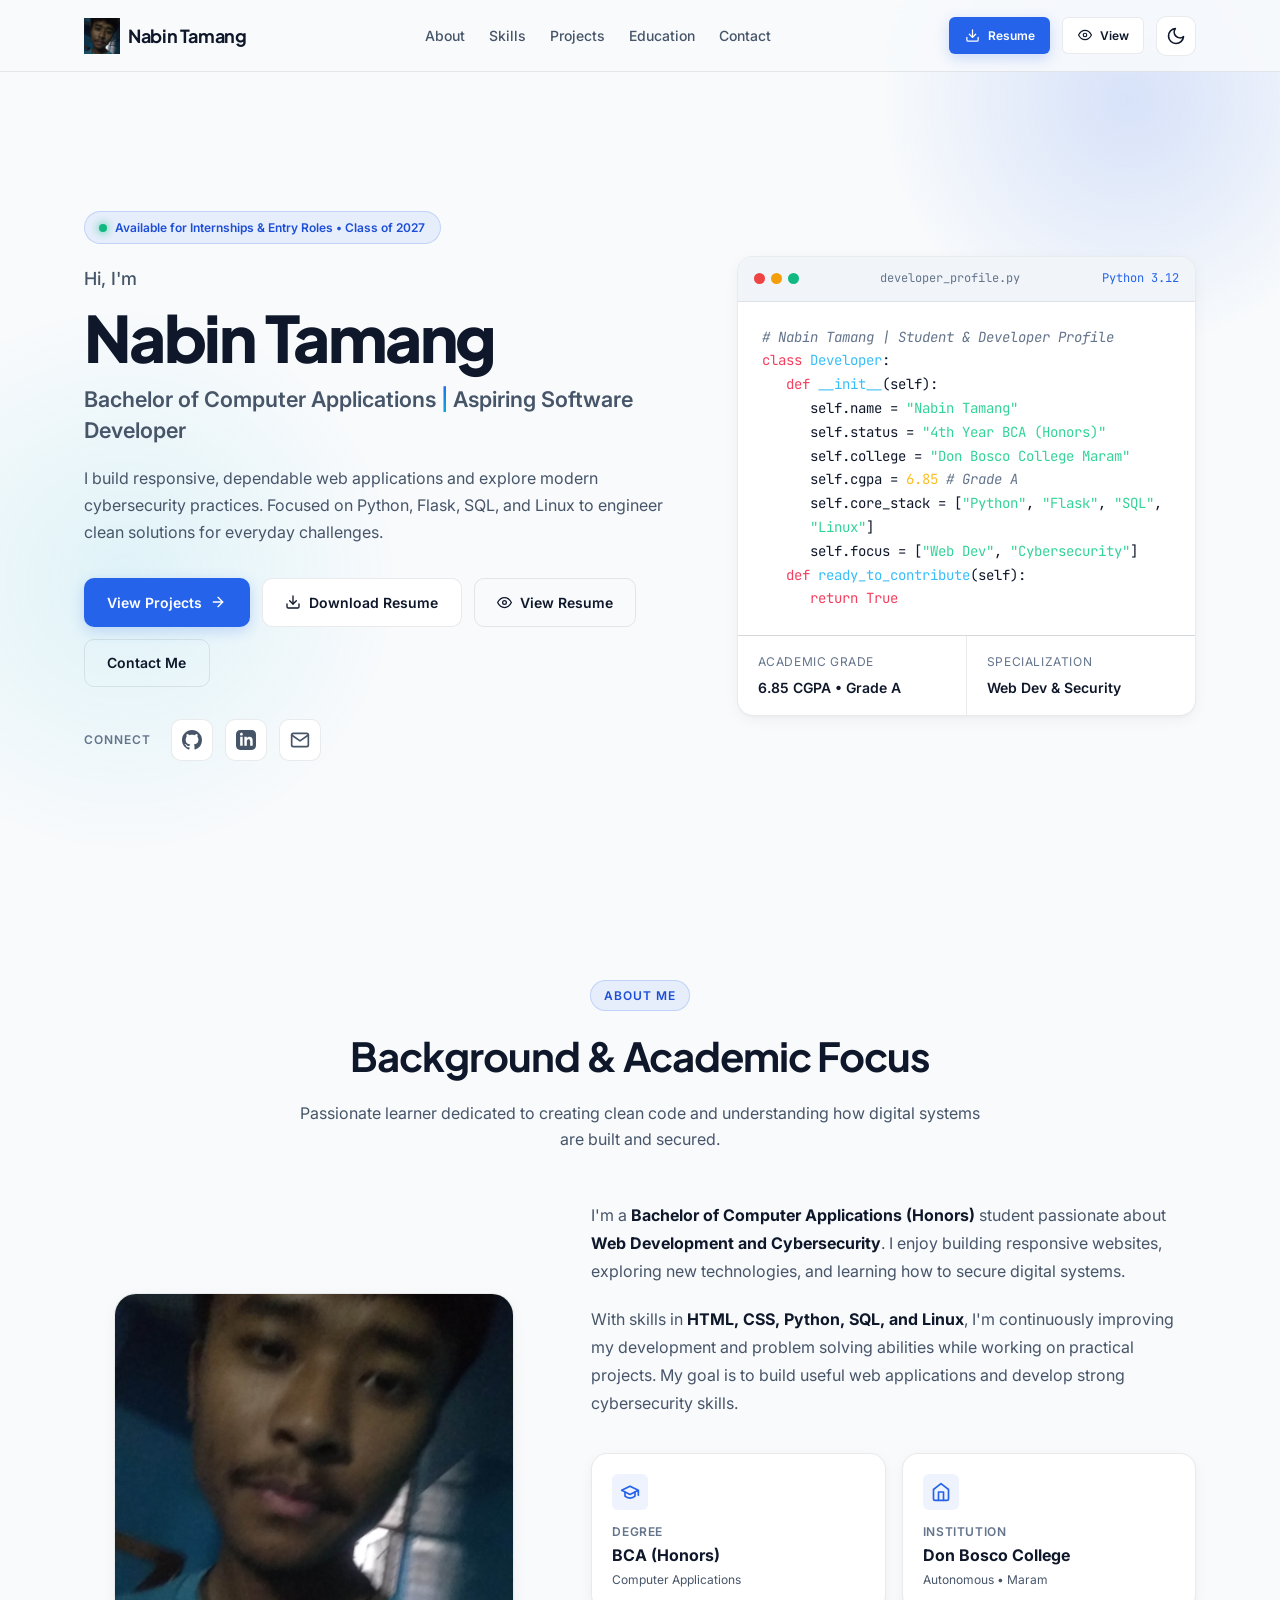
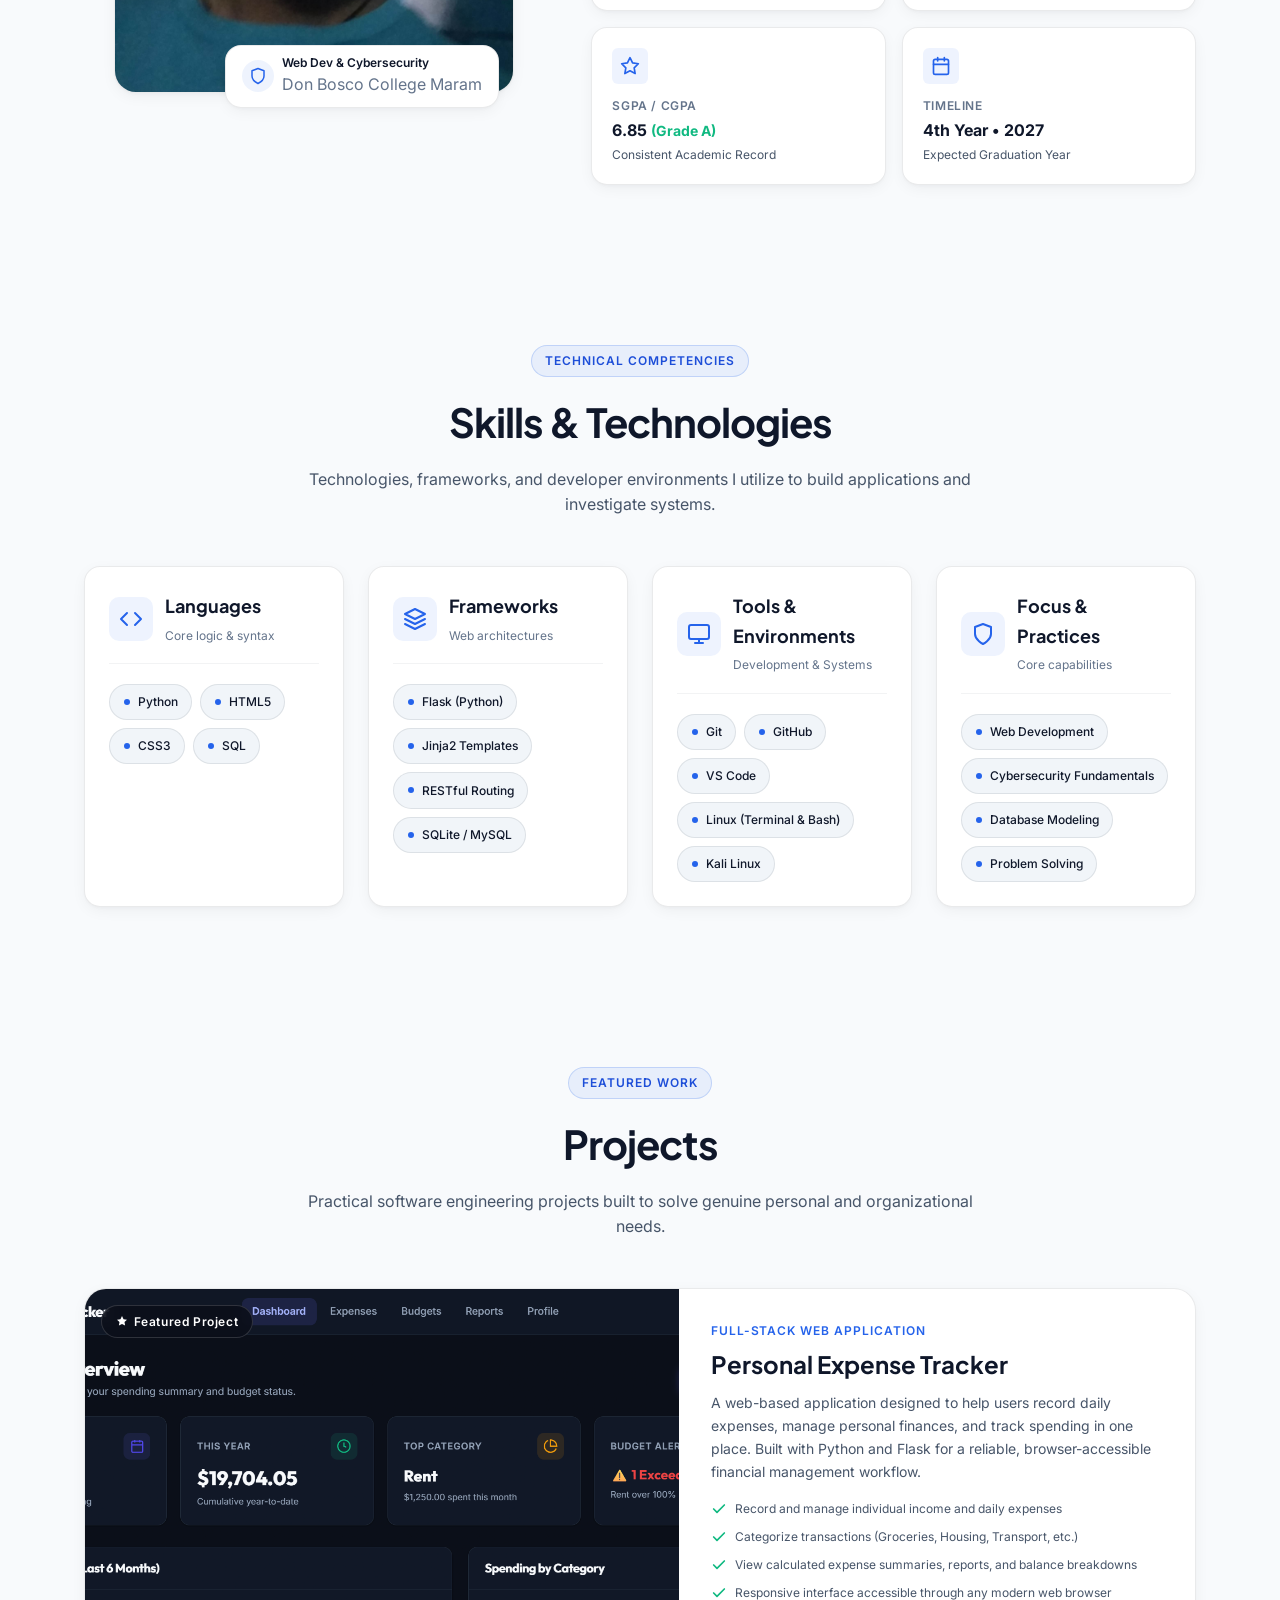
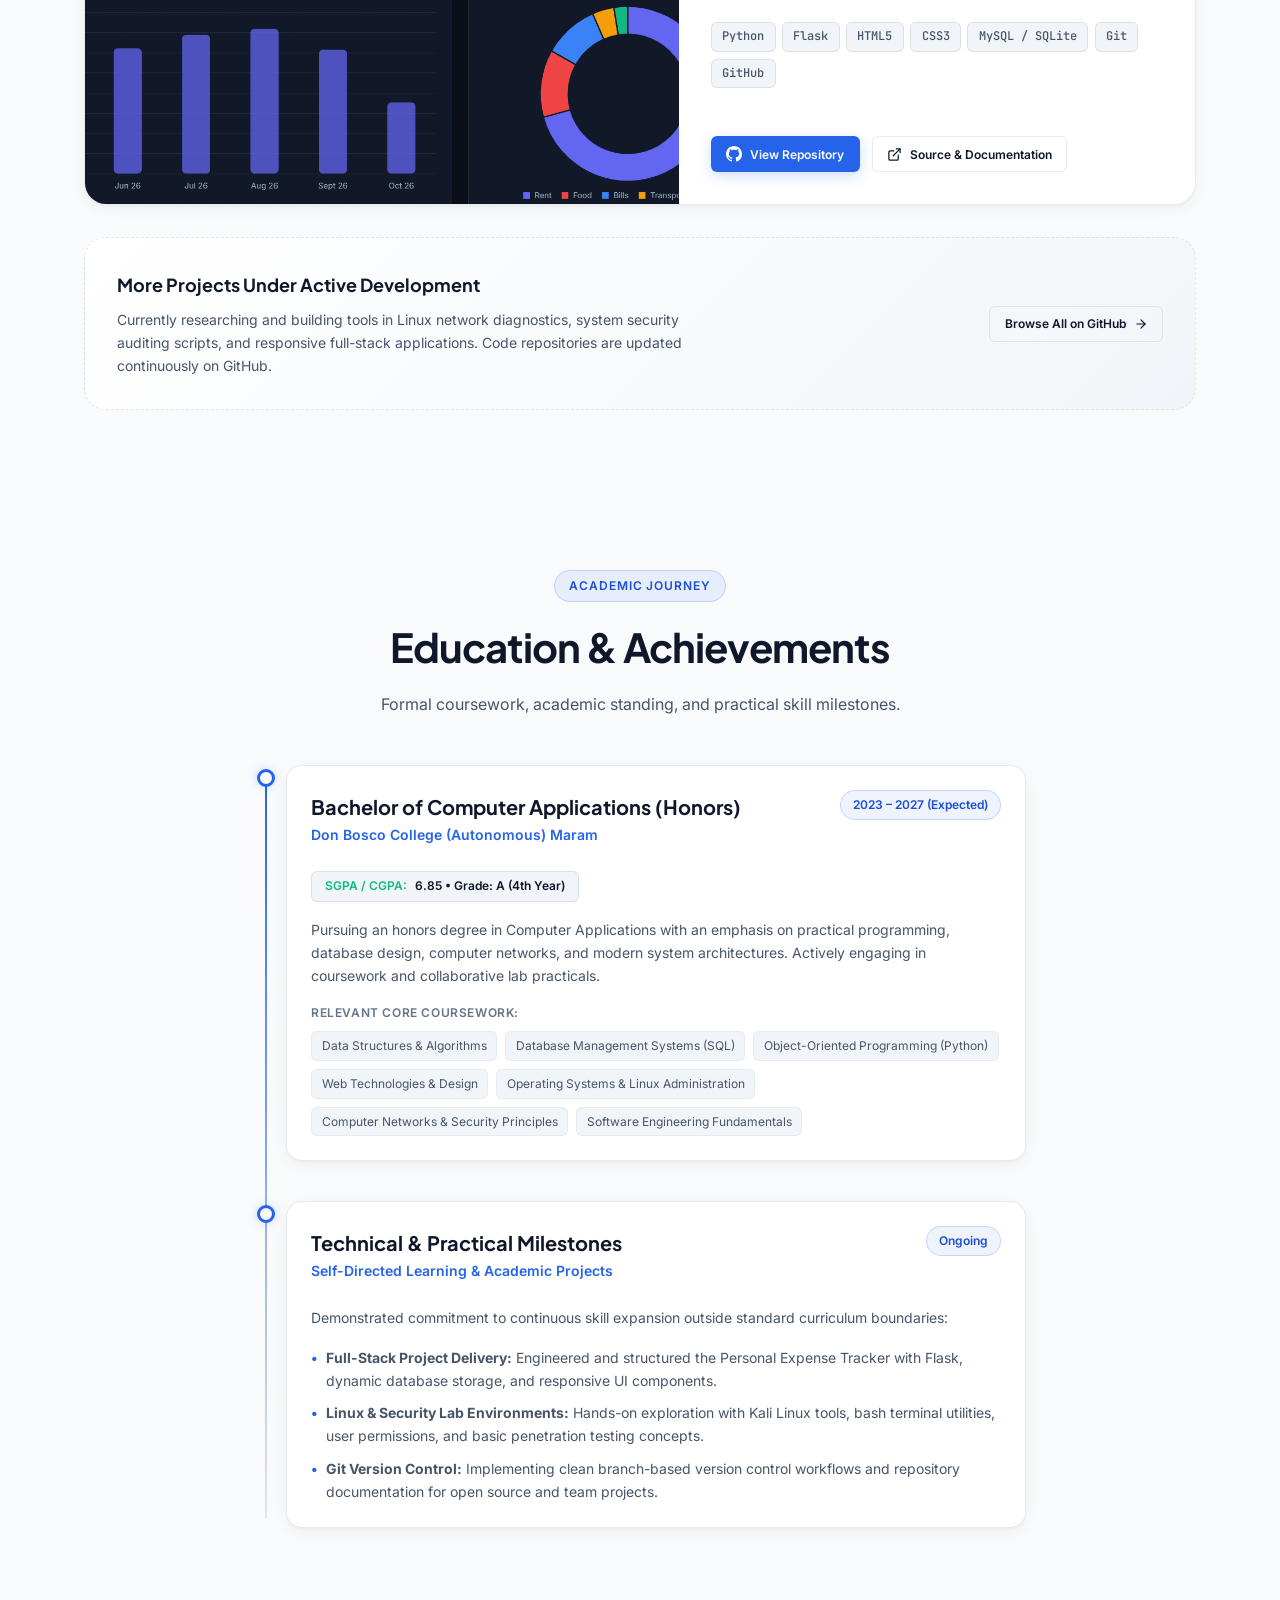
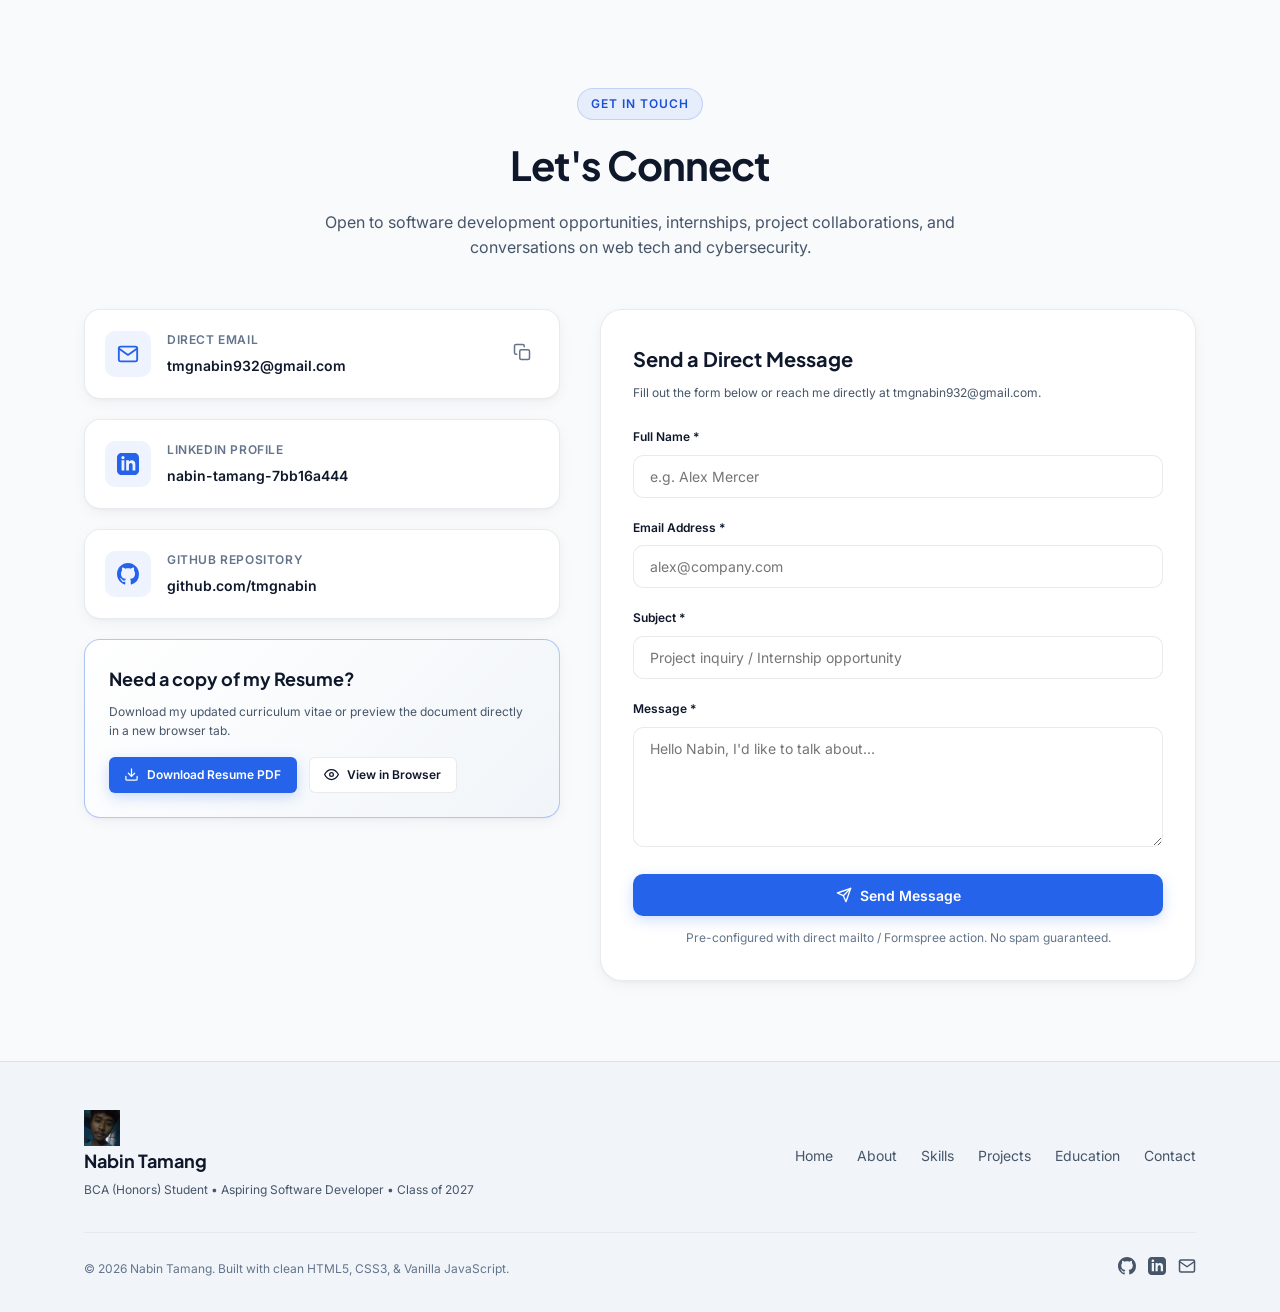
==== index.html @ 4a5d7c18 "Initial commit: portfolio website" ====
<!DOCTYPE html>
<html lang="en" data-theme="dark">

<head>
  <meta charset="UTF-8">
  <meta name="viewport" content="width=device-width, initial-scale=1.0">

  <!-- Primary Meta Tags -->
  <title>Nabin Tamang | BCA Student & Aspiring Software Developer</title>
  <meta name="title" content="Nabin Tamang | BCA Student & Aspiring Software Developer">
  <meta name="description"
    content="Portfolio of Nabin Tamang, a Bachelor of Computer Applications (Honors) 4th-year student at Don Bosco College Maram, specializing in Web Development, Python, Flask, SQL, and Cybersecurity.">
  <meta name="keywords"
    content="Nabin Tamang, Software Developer, BCA Student, Python, Flask, Web Development, Cybersecurity, Don Bosco College Maram, Portfolio">
  <meta name="author" content="Nabin Tamang">
  <meta name="theme-color" content="#0b0f19">

  <!-- Open Graph / Facebook -->
  <meta property="og:type" content="website">
  <meta property="og:url" content="https://tmgnabin.github.io/">
  <meta property="og:title" content="Nabin Tamang | BCA Student & Aspiring Software Developer">
  <meta property="og:description"
    content="Explore projects, skills, education, and resume of Nabin Tamang. Passionate about Web Development, Python, and Cybersecurity.">
  <meta property="og:image" content="assets/images/profile.jpg">

  <!-- Twitter Card -->
  <meta name="twitter:card" content="summary_large_image">
  <meta name="twitter:title" content="Nabin Tamang | BCA Student & Aspiring Software Developer">
  <meta name="twitter:description"
    content="Explore projects, skills, education, and resume of Nabin Tamang. Passionate about Web Development, Python, and Cybersecurity.">
  <meta name="twitter:image" content="assets/images/profile.jpg">

  <!-- Favicon -->
  <link rel="icon" type="image/svg+xml" href="assets/images/expense-tracker.svg">

  <!-- Google Fonts: Inter & Plus Jakarta Sans -->
  <link rel="preconnect" href="https://fonts.googleapis.com">
  <link rel="preconnect" href="https://fonts.gstatic.com" crossorigin>
  <link
    href="https://fonts.googleapis.com/css2?family=Inter:wght@400;500;600;700&family=Plus+Jakarta+Sans:wght@600;700;800&family=JetBrains+Mono:wght@400;500&display=swap"
    rel="stylesheet">

  <!-- Main Stylesheet -->
  <link rel="stylesheet" href="css/style.css">

  <!-- Prevent Theme Flash (FOUC) Script -->
  <script>
    (function () {
      const savedTheme = localStorage.getItem('portfolio-theme');
      if (savedTheme) {
        document.documentElement.setAttribute('data-theme', savedTheme);
      } else {
        const prefersDark = window.matchMedia('(prefers-color-scheme: dark)').matches;
        document.documentElement.setAttribute('data-theme', prefersDark ? 'dark' : 'light');
      }
    })();
  </script>
</head>

<body>

  <!-- =================================================================
       1. STICKY NAVBAR
       ================================================================= -->
  <header class="navbar" id="navbar">
    <div class="container nav-container">
      <a href="#hero" class="nav-logo" aria-label="Nabin Tamang Home">
        <img src="assets/images/expense-tracker.svg" alt="" class="nav-logo-img" width="36" height="36">
        <span>Nabin Tamang</span>
      </a>

      <!-- Desktop & Mobile Navigation Links -->
      <nav aria-label="Main Navigation">
        <ul class="nav-links" id="nav-links">
          <li><a href="#about" class="nav-link">About</a></li>
          <li><a href="#skills" class="nav-link">Skills</a></li>
          <li><a href="#projects" class="nav-link">Projects</a></li>
          <li><a href="#education" class="nav-link">Education</a></li>
          <li><a href="#contact" class="nav-link">Contact</a></li>
          <!-- Mobile Resume Actions -->
          <li class="mobile-only" style="display: none;">
            <a href="assets\resume.pdf" download="Nabin_Tamang_Resume.pdf" class="btn btn-primary btn-sm">
              <svg width="16" height="16" viewBox="0 0 24 24" fill="none" stroke="currentColor" stroke-width="2"
                stroke-linecap="round" stroke-linejoin="round">
                <path d="M21 15v4a2 2 0 0 1-2 2H5a2 2 0 0 1-2-2v-4" />
                <polyline points="7 10 12 15 17 10" />
                <line x1="12" y1="15" x2="12" y2="3" />
              </svg>
              Download Resume
            </a>
          </li>
        </ul>
      </nav>

      <!-- Nav Actions (Resume Buttons + Theme Toggle + Mobile Hamburger) -->
      <div class="nav-actions">
        <!-- Resume Actions (Desktop) -->
        <a href="assets/resume.pdf" download="Nabin_Tamang_Resume.pdf" class="btn btn-primary btn-sm nav-resume-btn"
          id="nav-download-resume-btn" title="Download Nabin's Resume">
          <svg width="15" height="15" viewBox="0 0 24 24" fill="none" stroke="currentColor" stroke-width="2"
            stroke-linecap="round" stroke-linejoin="round">
            <path d="M21 15v4a2 2 0 0 1-2 2H5a2 2 0 0 1-2-2v-4" />
            <polyline points="7 10 12 15 17 10" />
            <line x1="12" y1="15" x2="12" y2="3" />
          </svg>
          <span>Resume</span>
        </a>

        <a href="assets/resume.pdf" target="_blank" rel="noopener noreferrer"
          class="btn btn-secondary btn-sm nav-view-resume-btn" id="nav-view-resume-btn" title="View Resume in New Tab">
          <svg width="14" height="14" viewBox="0 0 24 24" fill="none" stroke="currentColor" stroke-width="2"
            stroke-linecap="round" stroke-linejoin="round">
            <path d="M1 12s4-8 11-8 11 8 11 8-4 8-11 8-11-8-11-8z" />
            <circle cx="12" cy="12" r="3" />
          </svg>
          <span>View</span>
        </a>

        <!-- Light / Dark Mode Toggle -->
        <button type="button" class="theme-toggle" id="theme-toggle" aria-label="Toggle light and dark theme"
          title="Toggle theme">
          <!-- Sun Icon (shown in dark mode) -->
          <svg class="icon-sun" viewBox="0 0 24 24" fill="none" stroke="currentColor" stroke-width="2"
            stroke-linecap="round" stroke-linejoin="round">
            <circle cx="12" cy="12" r="5"></circle>
            <line x1="12" y1="1" x2="12" y2="3"></line>
            <line x1="12" y1="21" x2="12" y2="23"></line>
            <line x1="4.22" y1="4.22" x2="5.64" y2="5.64"></line>
            <line x1="18.36" y1="18.36" x2="19.78" y2="19.78"></line>
            <line x1="1" y1="12" x2="3" y2="12"></line>
            <line x1="21" y1="12" x2="23" y2="12"></line>
            <line x1="4.22" y1="19.78" x2="5.64" y2="18.36"></line>
            <line x1="18.36" y1="5.64" x2="19.78" y2="4.22"></line>
          </svg>
          <!-- Moon Icon (shown in light mode) -->
          <svg class="icon-moon" viewBox="0 0 24 24" fill="none" stroke="currentColor" stroke-width="2"
            stroke-linecap="round" stroke-linejoin="round">
            <path d="M21 12.79A9 9 0 1 1 11.21 3 7 7 0 0 0 21 12.79z"></path>
          </svg>
        </button>

        <!-- Mobile Hamburger Toggle -->
        <button type="button" class="nav-toggle" id="nav-toggle" aria-label="Toggle navigation menu"
          aria-expanded="false" aria-controls="nav-links">
          <svg viewBox="0 0 24 24" fill="none" stroke="currentColor" stroke-width="2" stroke-linecap="round"
            stroke-linejoin="round">
            <line x1="3" y1="12" x2="21" y2="12" id="nav-line-mid"></line>
            <line x1="3" y1="6" x2="21" y2="6" id="nav-line-top"></line>
            <line x1="3" y1="18" x2="21" y2="18" id="nav-line-bot"></line>
          </svg>
        </button>
      </div>
    </div>
  </header>

  <main>
    <!-- =================================================================
         2. HERO SECTION
         ================================================================= -->
    <section class="section hero" id="hero">
      <div class="container hero-grid">
        <div class="hero-content reveal">
          <div class="hero-status-pill">
            <span class="status-dot"></span>
            <span>Available for Internships &amp; Entry Roles &bull; Class of 2027</span>
          </div>

          <p class="hero-greeting">Hi, I'm</p>
          <h1 class="hero-name">Nabin Tamang</h1>

          <h2 class="hero-title">
            Bachelor of Computer Applications <span class="gradient-text">|</span> Aspiring Software Developer
          </h2>

          <p class="hero-tagline">
            I build responsive, dependable web applications and explore modern cybersecurity practices. Focused on
            Python, Flask, SQL, and Linux to engineer clean solutions for everyday challenges.
          </p>

          <!-- Call to Action Buttons -->
          <div class="hero-cta-group">
            <a href="#projects" class="btn btn-primary" id="hero-view-projects-btn">
              <span>View Projects</span>
              <svg width="16" height="16" viewBox="0 0 24 24" fill="none" stroke="currentColor" stroke-width="2"
                stroke-linecap="round" stroke-linejoin="round">
                <path d="M5 12h14" />
                <polyline points="12 5 19 12 12 19" />
              </svg>
            </a>

            <a href="assets/resume.pdf" download="Nabin_Tamang_Resume.pdf" class="btn btn-secondary"
              id="hero-download-resume-btn" title="Download Resume PDF">
              <svg width="16" height="16" viewBox="0 0 24 24" fill="none" stroke="currentColor" stroke-width="2"
                stroke-linecap="round" stroke-linejoin="round">
                <path d="M21 15v4a2 2 0 0 1-2 2H5a2 2 0 0 1-2-2v-4" />
                <polyline points="7 10 12 15 17 10" />
                <line x1="12" y1="15" x2="12" y2="3" />
              </svg>
              <span>Download Resume</span>
            </a>

            <a href="assets/resume.pdf" target="_blank" rel="noopener noreferrer" class="btn btn-outline"
              id="hero-view-resume-btn" title="View Resume in Browser">
              <svg width="15" height="15" viewBox="0 0 24 24" fill="none" stroke="currentColor" stroke-width="2"
                stroke-linecap="round" stroke-linejoin="round">
                <path d="M1 12s4-8 11-8 11 8 11 8-4 8-11 8-11-8-11-8z" />
                <circle cx="12" cy="12" r="3" />
              </svg>
              <span>View Resume</span>
            </a>

            <a href="#contact" class="btn btn-outline" id="hero-contact-btn">
              <span>Contact Me</span>
            </a>
          </div>

          <!-- Social Icon Links -->
          <div class="hero-socials">
            <span class="hero-social-label">Connect</span>

            <a href="https://github.com/tmgnabin" target="_blank" rel="noopener noreferrer" class="social-link"
              id="hero-github-link" aria-label="Nabin Tamang's GitHub Profile">
              <svg viewBox="0 0 24 24" fill="currentColor">
                <path
                  d="M12 0C5.37 0 0 5.37 0 12c0 5.31 3.435 9.795 8.205 11.385.6.105.825-.255.825-.57 0-.285-.015-1.23-.015-2.235-3.015.555-3.795-.735-4.035-1.41-.135-.345-.72-1.41-1.23-1.695-.42-.225-1.02-.78-.015-.795.945-.015 1.62.87 1.845 1.23 1.08 1.815 2.805 1.305 3.495.99.105-.78.42-1.305.765-1.605-2.67-.3-5.46-1.335-5.46-5.925 0-1.305.465-2.385 1.23-3.225-.12-.3-.54-1.53.12-3.18 0 0 1.005-.315 3.3 1.23.96-.27 1.98-.405 3-.405s2.04.135 3 .405c2.295-1.56 3.3-1.23 3.3-1.23.66 1.65.24 2.88.12 3.18.765.84 1.23 1.905 1.23 3.225 0 4.605-2.805 5.625-5.475 5.925.435.375.81 1.095.81 2.22 0 1.605-.015 2.895-.015 3.3 0 .315.225.69.825.57A12.02 12.02 0 0024 12c0-6.63-5.37-12-12-12z" />
              </svg>
            </a>

            <a href="https://www.linkedin.com/in/nabin-tamang-7bb16a444" target="_blank" rel="noopener noreferrer"
              class="social-link" id="hero-linkedin-link" aria-label="Nabin Tamang's LinkedIn Profile">
              <svg viewBox="0 0 24 24" fill="currentColor">
                <path
                  d="M19 0h-14c-2.761 0-5 2.239-5 5v14c0 2.761 2.239 5 5 5h14c2.762 0 5-2.239 5-5v-14c0-2.761-2.238-5-5-5zm-11 19h-3v-11h3v11zm-1.5-12.268c-.966 0-1.75-.79-1.75-1.764s.784-1.764 1.75-1.764 1.75.79 1.75 1.764-.783 1.764-1.75 1.764zm13.5 12.268h-3v-5.604c0-3.368-4-3.113-4 0v5.604h-3v-11h3v1.765c1.396-2.586 7-2.777 7 2.476v6.759z" />
              </svg>
            </a>

            <a href="mailto:tmgnabin932@gmail.com" class="social-link" id="hero-email-link"
              aria-label="Email Nabin Tamang" title="tmgnabin932@gmail.com">
              <svg viewBox="0 0 24 24" fill="none" stroke="currentColor" stroke-width="2" stroke-linecap="round"
                stroke-linejoin="round">
                <path d="M4 4h16c1.1 0 2 .9 2 2v12c0 1.1-.9 2-2 2H4c-1.1 0-2-.9-2-2V6c0-1.1.9-2 2-2z"></path>
                <polyline points="22,6 12,13 2,6"></polyline>
              </svg>
            </a>
          </div>
        </div>

        <!-- Hero Showcase Card (Dev Profile Widget) -->
        <div class="hero-visual reveal">
          <div class="hero-visual-card">
            <div class="window-header">
              <div class="window-dots">
                <span class="window-dot dot-red"></span>
                <span class="window-dot dot-yellow"></span>
                <span class="window-dot dot-green"></span>
              </div>
              <span class="window-title">developer_profile.py</span>
              <span style="font-size: var(--text-xs); color: var(--accent); font-family: var(--font-mono);">Python
                3.12</span>
            </div>
            <div class="window-content">
              <p><span class="code-comment"># Nabin Tamang | Student &amp; Developer Profile</span></p>
              <p><span class="code-keyword">class</span> <span class="code-prop">Developer</span>:</p>
              <p style="padding-left: 1.5rem;"><span class="code-keyword">def</span> <span
                  class="code-prop">__init__</span>(self):</p>
              <p style="padding-left: 3rem;">self.name = <span class="code-str">"Nabin Tamang"</span></p>
              <p style="padding-left: 3rem;">self.status = <span class="code-str">"4th Year BCA (Honors)"</span></p>
              <p style="padding-left: 3rem;">self.college = <span class="code-str">"Don Bosco College Maram"</span></p>
              <p style="padding-left: 3rem;">self.cgpa = <span class="code-num">6.85</span> <span class="code-comment">#
                  Grade A</span></p>
              <p style="padding-left: 3rem;">self.core_stack = [<span class="code-str">"Python"</span>, <span
                  class="code-str">"Flask"</span>, <span class="code-str">"SQL"</span>, <span
                  class="code-str">"Linux"</span>]</p>
              <p style="padding-left: 3rem;">self.focus = [<span class="code-str">"Web Dev"</span>, <span
                  class="code-str">"Cybersecurity"</span>]</p>
              <p style="padding-left: 1.5rem;"><span class="code-keyword">def</span> <span
                  class="code-prop">ready_to_contribute</span>(self):</p>
              <p style="padding-left: 3rem;"><span class="code-keyword">return</span> <span
                  class="code-keyword">True</span></p>
            </div>
            <div class="quick-meta-bar">
              <div class="meta-box">
                <div class="meta-box-label">Academic Grade</div>
                <div class="meta-box-value">6.85 CGPA &bull; Grade A</div>
              </div>
              <div class="meta-box">
                <div class="meta-box-label">Specialization</div>
                <div class="meta-box-value">Web Dev &amp; Security</div>
              </div>
            </div>
          </div>
        </div>
      </div>
    </section>

    <!-- =================================================================
         3. ABOUT SECTION
         ================================================================= -->
    <section class="section about-section" id="about">
      <div class="container">
        <div class="section-header reveal">
          <span class="section-tag">About Me</span>
          <h2 class="section-title">Background &amp; Academic Focus</h2>
          <p class="section-desc">Passionate learner dedicated to creating clean code and understanding how digital
            systems are built and secured.</p>
        </div>

        <div class="about-grid">
          <!-- Profile Photo Frame -->
          <div class="about-photo-wrapper reveal">
            <div class="about-photo-frame">
              <img src="assets/images/profile.jpg" alt="Nabin Tamang - Professional Headshot" width="400" height="400"
                loading="lazy">
            </div>
            <div class="about-photo-badge">
              <div class="about-badge-icon">
                <svg width="18" height="18" viewBox="0 0 24 24" fill="none" stroke="currentColor" stroke-width="2"
                  stroke-linecap="round" stroke-linejoin="round">
                  <path d="M12 22s8-4 8-10V5l-8-3-8 3v7c0 6 8 10 8 10z" />
                </svg>
              </div>
              <div>
                <div class="about-badge-text">Web Dev &amp; Cybersecurity</div>
                <div class="about-badge-sub">Don Bosco College Maram</div>
              </div>
            </div>
          </div>

          <!-- Bio & Quick-Stat Cards -->
          <div class="about-content reveal">
            <p class="about-bio-text">
              I'm a <strong>Bachelor of Computer Applications (Honors)</strong> student passionate about <strong>Web
                Development and Cybersecurity</strong>. I enjoy building responsive websites, exploring new
              technologies, and learning how to secure digital systems.
            </p>
            <p class="about-bio-text">
              With skills in <strong>HTML, CSS, Python, SQL, and Linux</strong>, I'm continuously improving my
              development and problem solving abilities while working on practical projects. My goal is to build useful
              web applications and develop strong cybersecurity skills.
            </p>

            <!-- Quick-Stat Cards (4 cards) -->
            <div class="stats-grid">
              <div class="stat-card">
                <div class="stat-icon" aria-hidden="true">
                  <svg viewBox="0 0 24 24" fill="none" stroke="currentColor" stroke-width="2" stroke-linecap="round"
                    stroke-linejoin="round">
                    <path d="M22 10v6M2 10l10-5 10 5-10 5z" />
                    <path d="M6 12v5c3 3 9 3 12 0v-5" />
                  </svg>
                </div>
                <div class="stat-label">Degree</div>
                <div class="stat-value">BCA (Honors)</div>
                <div class="stat-sub">Computer Applications</div>
              </div>

              <div class="stat-card">
                <div class="stat-icon" aria-hidden="true">
                  <svg viewBox="0 0 24 24" fill="none" stroke="currentColor" stroke-width="2" stroke-linecap="round"
                    stroke-linejoin="round">
                    <path d="M3 9l9-7 9 7v11a2 2 0 0 1-2 2H5a2 2 0 0 1-2-2z" />
                    <polyline points="9 22 9 12 15 12 15 22" />
                  </svg>
                </div>
                <div class="stat-label">Institution</div>
                <div class="stat-value">Don Bosco College</div>
                <div class="stat-sub">Autonomous &bull; Maram</div>
              </div>

              <div class="stat-card">
                <div class="stat-icon" aria-hidden="true">
                  <svg viewBox="0 0 24 24" fill="none" stroke="currentColor" stroke-width="2" stroke-linecap="round"
                    stroke-linejoin="round">
                    <polygon
                      points="12 2 15.09 8.26 22 9.27 17 14.14 18.18 21.02 12 17.77 5.82 21.02 7 14.14 2 9.27 8.91 8.26 12 2" />
                  </svg>
                </div>
                <div class="stat-label">SGPA / CGPA</div>
                <div class="stat-value">6.85 <span style="color: var(--success); font-size: var(--text-sm);">(Grade
                    A)</span></div>
                <div class="stat-sub">Consistent Academic Record</div>
              </div>

              <div class="stat-card">
                <div class="stat-icon" aria-hidden="true">
                  <svg viewBox="0 0 24 24" fill="none" stroke="currentColor" stroke-width="2" stroke-linecap="round"
                    stroke-linejoin="round">
                    <rect x="3" y="4" width="18" height="18" rx="2" ry="2" />
                    <line x1="16" y1="2" x2="16" y2="6" />
                    <line x1="8" y1="2" x2="8" y2="6" />
                    <line x1="3" y1="10" x2="21" y2="10" />
                  </svg>
                </div>
                <div class="stat-label">Timeline</div>
                <div class="stat-value">4th Year &bull; 2027</div>
                <div class="stat-sub">Expected Graduation Year</div>
              </div>
            </div>
          </div>
        </div>
      </div>
    </section>

    <!-- =================================================================
         4. SKILLS SECTION
         ================================================================= -->
    <section class="section skills-section" id="skills">
      <div class="container">
        <div class="section-header reveal">
          <span class="section-tag">Technical Competencies</span>
          <h2 class="section-title">Skills &amp; Technologies</h2>
          <p class="section-desc">Technologies, frameworks, and developer environments I utilize to build applications
            and investigate systems.</p>
        </div>

        <div class="skills-grid">
          <!-- Category 1: Programming Languages -->
          <div class="skill-category-card reveal">
            <div class="skill-cat-header">
              <div class="skill-cat-icon">
                <svg viewBox="0 0 24 24" fill="none" stroke="currentColor" stroke-width="2" stroke-linecap="round"
                  stroke-linejoin="round">
                  <polyline points="16 18 22 12 16 6" />
                  <polyline points="8 6 2 12 8 18" />
                </svg>
              </div>
              <div>
                <h3 class="skill-cat-title">Languages</h3>
                <span style="font-size: var(--text-xs); color: var(--text-muted);">Core logic &amp; syntax</span>
              </div>
            </div>
            <div class="skill-chips-wrap">
              <div class="skill-chip"><span class="skill-chip-dot"></span>Python</div>
              <div class="skill-chip"><span class="skill-chip-dot"></span>HTML5</div>
              <div class="skill-chip"><span class="skill-chip-dot"></span>CSS3</div>
              <div class="skill-chip"><span class="skill-chip-dot"></span>SQL</div>
            </div>
          </div>

          <!-- Category 2: Frameworks & Libraries -->
          <div class="skill-category-card reveal">
            <div class="skill-cat-header">
              <div class="skill-cat-icon">
                <svg viewBox="0 0 24 24" fill="none" stroke="currentColor" stroke-width="2" stroke-linecap="round"
                  stroke-linejoin="round">
                  <polygon points="12 2 2 7 12 12 22 7 12 2" />
                  <polyline points="2 17 12 22 22 17" />
                  <polyline points="2 12 12 17 22 12" />
                </svg>
              </div>
              <div>
                <h3 class="skill-cat-title">Frameworks</h3>
                <span style="font-size: var(--text-xs); color: var(--text-muted);">Web architectures</span>
              </div>
            </div>
            <div class="skill-chips-wrap">
              <div class="skill-chip"><span class="skill-chip-dot"></span>Flask (Python)</div>
              <div class="skill-chip"><span class="skill-chip-dot"></span>Jinja2 Templates</div>
              <div class="skill-chip"><span class="skill-chip-dot"></span>RESTful Routing</div>
              <div class="skill-chip"><span class="skill-chip-dot"></span>SQLite / MySQL</div>
            </div>
          </div>

          <!-- Category 3: Tools & OS -->
          <div class="skill-category-card reveal">
            <div class="skill-cat-header">
              <div class="skill-cat-icon">
                <svg viewBox="0 0 24 24" fill="none" stroke="currentColor" stroke-width="2" stroke-linecap="round"
                  stroke-linejoin="round">
                  <rect x="2" y="3" width="20" height="14" rx="2" ry="2" />
                  <line x1="8" y1="21" x2="16" y2="21" />
                  <line x1="12" y1="17" x2="12" y2="21" />
                </svg>
              </div>
              <div>
                <h3 class="skill-cat-title">Tools &amp; Environments</h3>
                <span style="font-size: var(--text-xs); color: var(--text-muted);">Development &amp; Systems</span>
              </div>
            </div>
            <div class="skill-chips-wrap">
              <div class="skill-chip"><span class="skill-chip-dot"></span>Git</div>
              <div class="skill-chip"><span class="skill-chip-dot"></span>GitHub</div>
              <div class="skill-chip"><span class="skill-chip-dot"></span>VS Code</div>
              <div class="skill-chip"><span class="skill-chip-dot"></span>Linux (Terminal &amp; Bash)</div>
              <div class="skill-chip"><span class="skill-chip-dot"></span>Kali Linux</div>
            </div>
          </div>

          <!-- Category 4: Domains & Problem Solving -->
          <div class="skill-category-card reveal">
            <div class="skill-cat-header">
              <div class="skill-cat-icon">
                <svg viewBox="0 0 24 24" fill="none" stroke="currentColor" stroke-width="2" stroke-linecap="round"
                  stroke-linejoin="round">
                  <path d="M12 22s8-4 8-10V5l-8-3-8 3v7c0 6 8 10 8 10z" />
                </svg>
              </div>
              <div>
                <h3 class="skill-cat-title">Focus &amp; Practices</h3>
                <span style="font-size: var(--text-xs); color: var(--text-muted);">Core capabilities</span>
              </div>
            </div>
            <div class="skill-chips-wrap">
              <div class="skill-chip"><span class="skill-chip-dot"></span>Web Development</div>
              <div class="skill-chip"><span class="skill-chip-dot"></span>Cybersecurity Fundamentals</div>
              <div class="skill-chip"><span class="skill-chip-dot"></span>Database Modeling</div>
              <div class="skill-chip"><span class="skill-chip-dot"></span>Problem Solving</div>
            </div>
          </div>
        </div>
      </div>
    </section>

    <!-- =================================================================
         5. PROJECTS SECTION
         ================================================================= -->
    <section class="section projects-section" id="projects">
      <div class="container">
        <div class="section-header reveal">
          <span class="section-tag">Featured Work</span>
          <h2 class="section-title">Projects</h2>
          <p class="section-desc">Practical software engineering projects built to solve genuine personal and
            organizational needs.</p>
        </div>

        <div class="projects-container">
          <!-- Featured Project 1: Personal Expense Tracker -->
          <article class="project-card reveal" id="project-expense-tracker">
            <div class="project-image-box">
              <span class="project-badge-featured">
                <svg width="12" height="12" viewBox="0 0 24 24" fill="currentColor">
                  <polygon
                    points="12 2 15.09 8.26 22 9.27 17 14.14 18.18 21.02 12 17.77 5.82 21.02 7 14.14 2 9.27 8.91 8.26 12 2" />
                </svg>
                Featured Project
              </span>
              <img src="assets/images/expense-tracker .jpg" alt="Personal Expense Tracker Dashboard Preview" width="600"
                height="340" loading="lazy">
            </div>

            <div class="project-info-box">
              <div class="project-top">
                <div class="project-type-tag">Full-Stack Web Application</div>
                <h3 class="project-title">Personal Expense Tracker</h3>
                <p class="project-summary">
                  A web-based application designed to help users record daily expenses, manage personal finances, and
                  track spending in one place. Built with Python and Flask for a reliable, browser-accessible financial
                  management workflow.
                </p>

                <!-- Project Features -->
                <ul class="project-features-list">
                  <li class="project-feature-item">
                    <svg viewBox="0 0 24 24" fill="none" stroke="currentColor" stroke-width="2.5" stroke-linecap="round"
                      stroke-linejoin="round">
                      <polyline points="20 6 9 17 4 12" />
                    </svg>
                    <span>Record and manage individual income and daily expenses</span>
                  </li>
                  <li class="project-feature-item">
                    <svg viewBox="0 0 24 24" fill="none" stroke="currentColor" stroke-width="2.5" stroke-linecap="round"
                      stroke-linejoin="round">
                      <polyline points="20 6 9 17 4 12" />
                    </svg>
                    <span>Categorize transactions (Groceries, Housing, Transport, etc.)</span>
                  </li>
                  <li class="project-feature-item">
                    <svg viewBox="0 0 24 24" fill="none" stroke="currentColor" stroke-width="2.5" stroke-linecap="round"
                      stroke-linejoin="round">
                      <polyline points="20 6 9 17 4 12" />
                    </svg>
                    <span>View calculated expense summaries, reports, and balance breakdowns</span>
                  </li>
                  <li class="project-feature-item">
                    <svg viewBox="0 0 24 24" fill="none" stroke="currentColor" stroke-width="2.5" stroke-linecap="round"
                      stroke-linejoin="round">
                      <polyline points="20 6 9 17 4 12" />
                    </svg>
                    <span>Responsive interface accessible through any modern web browser</span>
                  </li>
                </ul>

                <!-- Tech Tags -->
                <div class="project-tech-tags">
                  <span class="tech-tag">Python</span>
                  <span class="tech-tag">Flask</span>
                  <span class="tech-tag">HTML5</span>
                  <span class="tech-tag">CSS3</span>
                  <span class="tech-tag">MySQL / SQLite</span>
                  <span class="tech-tag">Git</span>
                  <span class="tech-tag">GitHub</span>
                </div>
              </div>

              <!-- Project Action Buttons -->
              <div class="project-actions">
                <a href="https://github.com/tmgnabin/expense2.0.git" target="_blank" rel="noopener noreferrer"
                  class="btn btn-primary btn-sm" id="btn-project-repo">
                  <svg width="16" height="16" viewBox="0 0 24 24" fill="currentColor">
                    <path
                      d="M12 0C5.37 0 0 5.37 0 12c0 5.31 3.435 9.795 8.205 11.385.6.105.825-.255.825-.57 0-.285-.015-1.23-.015-2.235-3.015.555-3.795-.735-4.035-1.41-.135-.345-.72-1.41-1.23-1.695-.42-.225-1.02-.78-.015-.795.945-.015 1.62.87 1.845 1.23 1.08 1.815 2.805 1.305 3.495.99.105-.78.42-1.305.765-1.605-2.67-.3-5.46-1.335-5.46-5.925 0-1.305.465-2.385 1.23-3.225-.12-.3-.54-1.53.12-3.18 0 0 1.005-.315 3.3 1.23.96-.27 1.98-.405 3-.405s2.04.135 3 .405c2.295-1.56 3.3-1.23 3.3-1.23.66 1.65.24 2.88.12 3.18.765.84 1.23 1.905 1.23 3.225 0 4.605-2.805 5.625-5.475 5.925.435.375.81 1.095.81 2.22 0 1.605-.015 2.895-.015 3.3 0 .315.225.69.825.57A12.02 12.02 0 0024 12c0-6.63-5.37-12-12-12z" />
                  </svg>
                  <span>View Repository</span>
                </a>

                <a href="https://github.com/tmgnabin/expense2.0" target="_blank" rel="noopener noreferrer"
                  class="btn btn-secondary btn-sm" id="btn-project-demo">
                  <svg width="15" height="15" viewBox="0 0 24 24" fill="none" stroke="currentColor" stroke-width="2"
                    stroke-linecap="round" stroke-linejoin="round">
                    <path d="M18 13v6a2 2 0 0 1-2 2H5a2 2 0 0 1-2-2V8a2 2 0 0 1 2-2h6" />
                    <polyline points="15 3 21 3 21 9" />
                    <line x1="10" y1="14" x2="21" y2="3" />
                  </svg>
                  <span>Source &amp; Documentation</span>
                </a>
              </div>
            </div>
          </article>

          <!-- Ongoing & Upcoming Projects Banner -->
          <div class="upcoming-projects-banner reveal">
            <div class="upcoming-info">
              <h4>More Projects Under Active Development</h4>
              <p>Currently researching and building tools in Linux network diagnostics, system security auditing
                scripts, and responsive full-stack applications. Code repositories are updated continuously on GitHub.
              </p>
            </div>
            <div>
              <a href="https://github.com/tmgnabin?tab=repositories" target="_blank" rel="noopener noreferrer"
                class="btn btn-outline btn-sm">
                <span>Browse All on GitHub</span>
                <svg width="14" height="14" viewBox="0 0 24 24" fill="none" stroke="currentColor" stroke-width="2"
                  stroke-linecap="round" stroke-linejoin="round">
                  <path d="M5 12h14" />
                  <polyline points="12 5 19 12 12 19" />
                </svg>
              </a>
            </div>
          </div>
        </div>
      </div>
    </section>

    <!-- =================================================================
         6. EDUCATION & ACHIEVEMENTS SECTION
         ================================================================= -->
    <section class="section education-section" id="education">
      <div class="container education-container">
        <div class="section-header reveal">
          <span class="section-tag">Academic Journey</span>
          <h2 class="section-title">Education &amp; Achievements</h2>
          <p class="section-desc">Formal coursework, academic standing, and practical skill milestones.</p>
        </div>

        <div class="timeline">
          <!-- Timeline Item 1: Degree -->
          <div class="timeline-item reveal">
            <div class="timeline-dot" aria-hidden="true"></div>
            <div class="timeline-card">
              <div class="timeline-header">
                <div>
                  <h3 class="timeline-degree">Bachelor of Computer Applications (Honors)</h3>
                  <div class="timeline-institution">Don Bosco College (Autonomous) Maram</div>
                </div>
                <span class="timeline-period">2023 &ndash; 2027 (Expected)</span>
              </div>

              <div class="timeline-grades-pill">
                <span>SGPA / CGPA:</span> 6.85 &bull; Grade: A (4th Year)
              </div>

              <p class="timeline-details">
                Pursuing an honors degree in Computer Applications with an emphasis on practical programming, database
                design, computer networks, and modern system architectures. Actively engaging in coursework and
                collaborative lab practicals.
              </p>

              <div class="coursework-title">Relevant Core Coursework:</div>
              <div class="coursework-chips">
                <span class="course-chip">Data Structures &amp; Algorithms</span>
                <span class="course-chip">Database Management Systems (SQL)</span>
                <span class="course-chip">Object-Oriented Programming (Python)</span>
                <span class="course-chip">Web Technologies &amp; Design</span>
                <span class="course-chip">Operating Systems &amp; Linux Administration</span>
                <span class="course-chip">Computer Networks &amp; Security Principles</span>
                <span class="course-chip">Software Engineering Fundamentals</span>
              </div>
            </div>
          </div>

          <!-- Timeline Item 2: Achievements & Extracurricular Milestones -->
          <div class="timeline-item reveal">
            <div class="timeline-dot" aria-hidden="true"></div>
            <div class="timeline-card">
              <div class="timeline-header">
                <div>
                  <h3 class="timeline-degree">Technical &amp; Practical Milestones</h3>
                  <div class="timeline-institution">Self-Directed Learning &amp; Academic Projects</div>
                </div>
                <span class="timeline-period">Ongoing</span>
              </div>

              <p class="timeline-details">
                Demonstrated commitment to continuous skill expansion outside standard curriculum boundaries:
              </p>

              <ul
                style="list-style: none; display: flex; flex-direction: column; gap: 0.6rem; margin-top: 0.5rem; font-size: var(--text-sm); color: var(--text-secondary);">
                <li style="display: flex; gap: 0.5rem; align-items: flex-start;">
                  <span style="color: var(--accent); font-weight: bold;">&bull;</span>
                  <span><strong>Full-Stack Project Delivery:</strong> Engineered and structured the Personal Expense
                    Tracker with Flask, dynamic database storage, and responsive UI components.</span>
                </li>
                <li style="display: flex; gap: 0.5rem; align-items: flex-start;">
                  <span style="color: var(--accent); font-weight: bold;">&bull;</span>
                  <span><strong>Linux &amp; Security Lab Environments:</strong> Hands-on exploration with Kali Linux
                    tools, bash terminal utilities, user permissions, and basic penetration testing concepts.</span>
                </li>
                <li style="display: flex; gap: 0.5rem; align-items: flex-start;">
                  <span style="color: var(--accent); font-weight: bold;">&bull;</span>
                  <span><strong>Git Version Control:</strong> Implementing clean branch-based version control workflows
                    and repository documentation for open source and team projects.</span>
                </li>
              </ul>
            </div>
          </div>
        </div>
      </div>
    </section>

    <!-- =================================================================
         7. CONTACT SECTION
         ================================================================= -->
    <section class="section contact-section" id="contact">
      <div class="container">
        <div class="section-header reveal">
          <span class="section-tag">Get in Touch</span>
          <h2 class="section-title">Let's Connect</h2>
          <p class="section-desc">Open to software development opportunities, internships, project collaborations, and
            conversations on web tech and cybersecurity.</p>
        </div>

        <div class="contact-grid">
          <!-- Left: Contact Details & Resume Action Box -->
          <div class="contact-info-panel reveal">
            <!-- Email Item -->
            <div class="contact-card-item">
              <div class="contact-card-icon" aria-hidden="true">
                <svg viewBox="0 0 24 24" fill="none" stroke="currentColor" stroke-width="2" stroke-linecap="round"
                  stroke-linejoin="round">
                  <path d="M4 4h16c1.1 0 2 .9 2 2v12c0 1.1-.9 2-2 2H4c-1.1 0-2-.9-2-2V6c0-1.1.9-2 2-2z"></path>
                  <polyline points="22,6 12,13 2,6"></polyline>
                </svg>
              </div>
              <div class="contact-card-details">
                <div class="contact-card-label">Direct Email</div>
                <a href="mailto:tmgnabin932@gmail.com" class="contact-card-value"
                  id="contact-email-link">tmgnabin932@gmail.com</a>
              </div>
              <button type="button" class="copy-btn" id="copy-email-btn" title="Copy email address to clipboard"
                aria-label="Copy email address">
                <svg width="18" height="18" viewBox="0 0 24 24" fill="none" stroke="currentColor" stroke-width="2"
                  stroke-linecap="round" stroke-linejoin="round">
                  <rect x="9" y="9" width="13" height="13" rx="2" ry="2"></rect>
                  <path d="M5 15H4a2 2 0 0 1-2-2V4a2 2 0 0 1 2-2h9a2 2 0 0 1 2 2v1"></path>
                </svg>
              </button>
            </div>

            <!-- LinkedIn Item -->
            <div class="contact-card-item">
              <div class="contact-card-icon" aria-hidden="true">
                <svg viewBox="0 0 24 24" fill="currentColor">
                  <path
                    d="M19 0h-14c-2.761 0-5 2.239-5 5v14c0 2.761 2.239 5 5 5h14c2.762 0 5-2.239 5-5v-14c0-2.761-2.238-5-5-5zm-11 19h-3v-11h3v11zm-1.5-12.268c-.966 0-1.75-.79-1.75-1.764s.784-1.764 1.75-1.764 1.75.79 1.75 1.764-.783 1.764-1.75 1.764zm13.5 12.268h-3v-5.604c0-3.368-4-3.113-4 0v5.604h-3v-11h3v1.765c1.396-2.586 7-2.777 7 2.476v6.759z" />
                </svg>
              </div>
              <div class="contact-card-details">
                <div class="contact-card-label">LinkedIn Profile</div>
                <a href="https://www.linkedin.com/in/nabin-tamang-7bb16a444" target="_blank" rel="noopener noreferrer"
                  class="contact-card-value">nabin-tamang-7bb16a444</a>
              </div>
            </div>

            <!-- GitHub Item -->
            <div class="contact-card-item">
              <div class="contact-card-icon" aria-hidden="true">
                <svg viewBox="0 0 24 24" fill="currentColor">
                  <path
                    d="M12 0C5.37 0 0 5.37 0 12c0 5.31 3.435 9.795 8.205 11.385.6.105.825-.255.825-.57 0-.285-.015-1.23-.015-2.235-3.015.555-3.795-.735-4.035-1.41-.135-.345-.72-1.41-1.23-1.695-.42-.225-1.02-.78-.015-.795.945-.015 1.62.87 1.845 1.23 1.08 1.815 2.805 1.305 3.495.99.105-.78.42-1.305.765-1.605-2.67-.3-5.46-1.335-5.46-5.925 0-1.305.465-2.385 1.23-3.225-.12-.3-.54-1.53.12-3.18 0 0 1.005-.315 3.3 1.23.96-.27 1.98-.405 3-.405s2.04.135 3 .405c2.295-1.56 3.3-1.23 3.3-1.23.66 1.65.24 2.88.12 3.18.765.84 1.23 1.905 1.23 3.225 0 4.605-2.805 5.625-5.475 5.925.435.375.81 1.095.81 2.22 0 1.605-.015 2.895-.015 3.3 0 .315.225.69.825.57A12.02 12.02 0 0024 12c0-6.63-5.37-12-12-12z" />
                </svg>
              </div>
              <div class="contact-card-details">
                <div class="contact-card-label">GitHub Repository</div>
                <a href="https://github.com/tmgnabin" target="_blank" rel="noopener noreferrer"
                  class="contact-card-value">github.com/tmgnabin</a>
              </div>
            </div>

            <!-- Resume Download Box in Contact Section -->
            <div class="resume-download-card">
              <h4>Need a copy of my Resume?</h4>
              <p>Download my updated curriculum vitae or preview the document directly in a new browser tab.</p>
              <div class="resume-actions-group">
                <a href="assets/resume.pdf" download="Nabin_Tamang_Resume.pdf" class="btn btn-primary btn-sm"
                  id="contact-download-resume-btn">
                  <svg width="15" height="15" viewBox="0 0 24 24" fill="none" stroke="currentColor" stroke-width="2"
                    stroke-linecap="round" stroke-linejoin="round">
                    <path d="M21 15v4a2 2 0 0 1-2 2H5a2 2 0 0 1-2-2v-4" />
                    <polyline points="7 10 12 15 17 10" />
                    <line x1="12" y1="15" x2="12" y2="3" />
                  </svg>
                  <span>Download Resume PDF</span>
                </a>
                <a href="assets/resume.pdf" target="_blank" rel="noopener noreferrer" class="btn btn-secondary btn-sm"
                  id="contact-view-resume-btn">
                  <svg width="15" height="15" viewBox="0 0 24 24" fill="none" stroke="currentColor" stroke-width="2"
                    stroke-linecap="round" stroke-linejoin="round">
                    <path d="M1 12s4-8 11-8 11 8 11 8-4 8-11 8-11-8-11-8z" />
                    <circle cx="12" cy="12" r="3" />
                  </svg>
                  <span>View in Browser</span>
                </a>
              </div>
            </div>
          </div>

          <!-- Right: Contact Message Form UI -->
          <div class="contact-form-card reveal">
            <h3 class="contact-form-title">Send a Direct Message</h3>
            <p class="contact-form-subtitle">Fill out the form below or reach me directly at tmgnabin932@gmail.com.</p>

            <form id="contact-form" novalidate>
              <div class="form-group">
                <label for="form-name" class="form-label">Full Name *</label>
                <input type="text" id="form-name" name="name" class="form-input" placeholder="e.g. Alex Mercer"
                  required>
              </div>

              <div class="form-group">
                <label for="form-email" class="form-label">Email Address *</label>
                <input type="email" id="form-email" name="email" class="form-input" placeholder="alex@company.com"
                  required>
              </div>

              <div class="form-group">
                <label for="form-subject" class="form-label">Subject *</label>
                <input type="text" id="form-subject" name="subject" class="form-input"
                  placeholder="Project inquiry / Internship opportunity" required>
              </div>

              <div class="form-group">
                <label for="form-message" class="form-label">Message *</label>
                <textarea id="form-message" name="message" class="form-textarea"
                  placeholder="Hello Nabin, I'd like to talk about..." required></textarea>
              </div>

              <button type="submit" class="btn btn-primary" id="btn-submit-form" style="width: 100%;">
                <svg width="16" height="16" viewBox="0 0 24 24" fill="none" stroke="currentColor" stroke-width="2"
                  stroke-linecap="round" stroke-linejoin="round">
                  <line x1="22" y1="2" x2="11" y2="13" />
                  <polygon points="22 2 15 22 11 13 2 9 22 2" />
                </svg>
                <span>Send Message</span>
              </button>

              <p class="form-footnote">
                Pre-configured with direct mailto / Formspree action. No spam guaranteed.
              </p>
            </form>
          </div>
        </div>
      </div>
    </section>
  </main>

  <!-- =================================================================
       8. FOOTER
       ================================================================= -->
  <footer class="footer" id="footer">
    <div class="container">
      <div class="footer-top">
        <div>
          <div class="footer-logo">
            <img src="assets/images/expense-tracker.svg" alt="" class="footer-logo-img" width="36" height="36">
            <span>Nabin Tamang</span>
          </div>
          <div class="footer-tagline">BCA (Honors) Student &bull; Aspiring Software Developer &bull; Class of 2027</div>
        </div>

        <ul class="footer-nav">
          <li><a href="#hero">Home</a></li>
          <li><a href="#about">About</a></li>
          <li><a href="#skills">Skills</a></li>
          <li><a href="#projects">Projects</a></li>
          <li><a href="#education">Education</a></li>
          <li><a href="#contact">Contact</a></li>
        </ul>
      </div>

      <div class="footer-bottom">
        <div>
          &copy; <span id="current-year">2026</span> Nabin Tamang. Built with clean HTML5, CSS3, &amp; Vanilla
          JavaScript.
        </div>

        <div class="footer-socials">
          <a href="https://github.com/tmgnabin" target="_blank" rel="noopener noreferrer" class="footer-social-icon"
            aria-label="GitHub">
            <svg width="18" height="18" viewBox="0 0 24 24" fill="currentColor">
              <path
                d="M12 0C5.37 0 0 5.37 0 12c0 5.31 3.435 9.795 8.205 11.385.6.105.825-.255.825-.57 0-.285-.015-1.23-.015-2.235-3.015.555-3.795-.735-4.035-1.41-.135-.345-.72-1.41-1.23-1.695-.42-.225-1.02-.78-.015-.795.945-.015 1.62.87 1.845 1.23 1.08 1.815 2.805 1.305 3.495.99.105-.78.42-1.305.765-1.605-2.67-.3-5.46-1.335-5.46-5.925 0-1.305.465-2.385 1.23-3.225-.12-.3-.54-1.53.12-3.18 0 0 1.005-.315 3.3 1.23.96-.27 1.98-.405 3-.405s2.04.135 3 .405c2.295-1.56 3.3-1.23 3.3-1.23.66 1.65.24 2.88.12 3.18.765.84 1.23 1.905 1.23 3.225 0 4.605-2.805 5.625-5.475 5.925.435.375.81 1.095.81 2.22 0 1.605-.015 2.895-.015 3.3 0 .315.225.69.825.57A12.02 12.02 0 0024 12c0-6.63-5.37-12-12-12z" />
            </svg>
          </a>
          <a href="https://www.linkedin.com/in/nabin-tamang-7bb16a444" target="_blank" rel="noopener noreferrer"
            class="footer-social-icon" aria-label="LinkedIn">
            <svg width="18" height="18" viewBox="0 0 24 24" fill="currentColor">
              <path
                d="M19 0h-14c-2.761 0-5 2.239-5 5v14c0 2.761 2.239 5 5 5h14c2.762 0 5-2.239 5-5v-14c0-2.761-2.238-5-5-5zm-11 19h-3v-11h3v11zm-1.5-12.268c-.966 0-1.75-.79-1.75-1.764s.784-1.764 1.75-1.764 1.75.79 1.75 1.764-.783 1.764-1.75 1.764zm13.5 12.268h-3v-5.604c0-3.368-4-3.113-4 0v5.604h-3v-11h3v1.765c1.396-2.586 7-2.777 7 2.476v6.759z" />
            </svg>
          </a>
          <a href="mailto:tmgnabin932@gmail.com" class="footer-social-icon" aria-label="Email">
            <svg width="18" height="18" viewBox="0 0 24 24" fill="none" stroke="currentColor" stroke-width="2"
              stroke-linecap="round" stroke-linejoin="round">
              <path d="M4 4h16c1.1 0 2 .9 2 2v12c0 1.1-.9 2-2 2H4c-1.1 0-2-.9-2-2V6c0-1.1.9-2 2-2z"></path>
              <polyline points="22,6 12,13 2,6"></polyline>
            </svg>
          </a>
        </div>
      </div>
    </div>
  </footer>

  <!-- Back to Top Button -->
  <button type="button" class="back-to-top" id="back-to-top" aria-label="Scroll back to top" title="Back to top">
    <svg width="20" height="20" viewBox="0 0 24 24" fill="none" stroke="currentColor" stroke-width="2.5"
      stroke-linecap="round" stroke-linejoin="round">
      <polyline points="18 15 12 9 6 15"></polyline>
    </svg>
  </button>

  <!-- Interactive Toast Notification Container -->
  <div class="toast" id="toast" role="status" aria-live="polite">
    <svg width="16" height="16" viewBox="0 0 24 24" fill="none" stroke="var(--success)" stroke-width="2.5"
      stroke-linecap="round" stroke-linejoin="round">
      <polyline points="20 6 9 17 4 12" />
    </svg>
    <span id="toast-message">Message copied!</span>
  </div>

  <!-- Main JavaScript File -->
  <script src="js/script.js"></script>
</body>

</html>
---- css/style.css ----
/* ===================================================================
   PORTFOLIO DESIGN SYSTEM & STYLESHEET
   Client: Nabin Tamang | BCA Student & Aspiring Software Developer
   Stack: Vanilla HTML5, CSS3, JavaScript
   Theme: Light & Dark Mode with Persistent Preference
   =================================================================== */

/* -------------------------------------------------------------------
   1. CSS RESET & VARIABLES
   ------------------------------------------------------------------- */
:root {
  /* Font Families */
  --font-sans: 'Inter', -apple-system, BlinkMacSystemFont, 'Segoe UI', Roboto, Helvetica, Arial, sans-serif;
  --font-heading: 'Plus Jakarta Sans', var(--font-sans);
  --font-mono: 'JetBrains Mono', 'Fira Code', Consolas, Monaco, monospace;

  /* Typography Scale */
  --text-xs: 0.75rem;
  --text-sm: 0.875rem;
  --text-base: 1rem;
  --text-lg: 1.125rem;
  --text-xl: 1.25rem;
  --text-2xl: 1.5rem;
  --text-3xl: 1.875rem;
  --text-4xl: 2.25rem;
  --text-5xl: 3rem;
  --text-6xl: 3.75rem;

  /* Spacing Scale */
  --space-1: 0.25rem;
  --space-2: 0.5rem;
  --space-3: 0.75rem;
  --space-4: 1rem;
  --space-5: 1.25rem;
  --space-6: 1.5rem;
  --space-8: 2rem;
  --space-10: 2.5rem;
  --space-12: 3rem;
  --space-16: 4rem;
  --space-20: 5rem;
  --space-24: 6rem;

  /* Layout */
  --container-max-w: 1160px;
  --navbar-height: 72px;
  --radius-sm: 6px;
  --radius-md: 10px;
  --radius-lg: 16px;
  --radius-xl: 22px;
  --radius-full: 9999px;

  /* Transitions */
  --transition-fast: 0.18s cubic-bezier(0.4, 0, 0.2, 1);
  --transition-normal: 0.28s cubic-bezier(0.4, 0, 0.2, 1);
  --transition-slow: 0.45s cubic-bezier(0.4, 0, 0.2, 1);

  /* Shared Accent Palette (Tech Blue / Indigo) */
  --accent: #2563eb;
  --accent-hover: #1d4ed8;
  --accent-light: #60a5fa;
  --accent-glow: rgba(37, 99, 235, 0.22);
  --accent-gradient: linear-gradient(135deg, #2563eb 0%, #06b6d4 100%);
  --success: #10b981;
}

/* Dark Mode Theme (Default) */
[data-theme="dark"] {
  --bg-primary: #0b0f19;
  --bg-secondary: #111726;
  --bg-tertiary: #162035;
  --bg-card: #131b2e;
  --bg-card-hover: #18223a;
  --bg-glass: rgba(11, 15, 25, 0.85);
  
  --border-color: rgba(255, 255, 255, 0.08);
  --border-subtle: rgba(255, 255, 255, 0.04);
  --border-accent: rgba(37, 99, 235, 0.4);

  --text-primary: #f8fafc;
  --text-secondary: #94a3b8;
  --text-muted: #64748b;
  --text-invert: #0b0f19;

  --card-shadow: 0 4px 20px -2px rgba(0, 0, 0, 0.45), 0 2px 6px -1px rgba(0, 0, 0, 0.3);
  --card-shadow-hover: 0 16px 36px -4px rgba(0, 0, 0, 0.6), 0 0 20px -2px rgba(37, 99, 235, 0.25);
  --badge-bg: rgba(37, 99, 235, 0.12);
  --badge-text: #93c5fd;
  --badge-border: rgba(147, 197, 253, 0.2);
  --input-bg: #0f172a;
}

/* Light Mode Theme */
[data-theme="light"] {
  --bg-primary: #f8fafc;
  --bg-secondary: #f1f5f9;
  --bg-tertiary: #e2e8f0;
  --bg-card: #ffffff;
  --bg-card-hover: #fbfdff;
  --bg-glass: rgba(248, 250, 252, 0.88);

  --border-color: rgba(15, 23, 42, 0.09);
  --border-subtle: rgba(15, 23, 42, 0.05);
  --border-accent: rgba(37, 99, 235, 0.35);

  --text-primary: #0f172a;
  --text-secondary: #475569;
  --text-muted: #64748b;
  --text-invert: #ffffff;

  --card-shadow: 0 4px 16px -2px rgba(15, 23, 42, 0.06), 0 2px 4px -1px rgba(15, 23, 42, 0.04);
  --card-shadow-hover: 0 16px 32px -4px rgba(37, 99, 235, 0.12), 0 4px 12px -2px rgba(15, 23, 42, 0.06);
  --badge-bg: rgba(37, 99, 235, 0.08);
  --badge-text: #1d4ed8;
  --badge-border: rgba(37, 99, 235, 0.2);
  --input-bg: #ffffff;
}

/* Reset */
*, *::before, *::after {
  box-sizing: border-box;
  margin: 0;
  padding: 0;
}

html {
  scroll-behavior: smooth;
  font-size: 16px;
  -webkit-text-size-adjust: 100%;
}

body {
  font-family: var(--font-sans);
  background-color: var(--bg-primary);
  color: var(--text-primary);
  line-height: 1.65;
  transition: background-color var(--transition-normal), color var(--transition-normal);
  overflow-x: hidden;
  position: relative;
}

/* Subtle background glowing ambient orbs */
body::before {
  content: '';
  position: fixed;
  top: -150px;
  right: -100px;
  width: 500px;
  height: 500px;
  background: radial-gradient(circle, var(--accent-glow) 0%, transparent 70%);
  pointer-events: none;
  z-index: 0;
  opacity: 0.7;
}

body::after {
  content: '';
  position: fixed;
  bottom: 5%;
  left: -150px;
  width: 550px;
  height: 550px;
  background: radial-gradient(circle, rgba(6, 182, 212, 0.1) 0%, transparent 70%);
  pointer-events: none;
  z-index: 0;
}

a {
  color: inherit;
  text-decoration: none;
  transition: color var(--transition-fast);
}

img {
  max-width: 100%;
  height: auto;
  display: block;
}

button, input, textarea {
  font-family: inherit;
  font-size: inherit;
  color: inherit;
}

/* Accessibility: Focus rings */
:focus-visible {
  outline: 2px solid var(--accent);
  outline-offset: 3px;
}

/* -------------------------------------------------------------------
   2. REUSABLE UTILITIES & LAYOUT
   ------------------------------------------------------------------- */
.container {
  width: 100%;
  max-width: var(--container-max-w);
  margin-left: auto;
  margin-right: auto;
  padding-left: var(--space-6);
  padding-right: var(--space-6);
  position: relative;
  z-index: 1;
}

.section {
  padding-top: var(--space-20);
  padding-bottom: var(--space-20);
}

.section-header {
  text-align: center;
  max-width: 680px;
  margin: 0 auto var(--space-12) auto;
}

.section-tag {
  display: inline-flex;
  align-items: center;
  gap: var(--space-2);
  padding: 0.3rem 0.85rem;
  font-size: var(--text-xs);
  font-weight: 600;
  text-transform: uppercase;
  letter-spacing: 0.08em;
  background-color: var(--badge-bg);
  color: var(--badge-text);
  border: 1px solid var(--badge-border);
  border-radius: var(--radius-full);
  margin-bottom: var(--space-3);
}

.section-title {
  font-family: var(--font-heading);
  font-size: clamp(1.85rem, 3.5vw, 2.5rem);
  font-weight: 700;
  letter-spacing: -0.025em;
  color: var(--text-primary);
  margin-bottom: var(--space-3);
}

.section-desc {
  font-size: var(--text-base);
  color: var(--text-secondary);
  line-height: 1.6;
}

.gradient-text {
  background: var(--accent-gradient);
  -webkit-background-clip: text;
  -webkit-text-fill-color: transparent;
  display: inline-block;
}

/* Buttons */
.btn {
  display: inline-flex;
  align-items: center;
  justify-content: center;
  gap: var(--space-2);
  padding: 0.72rem 1.4rem;
  font-weight: 600;
  font-size: var(--text-sm);
  border-radius: var(--radius-md);
  border: 1px solid transparent;
  cursor: pointer;
  transition: all var(--transition-normal);
  text-decoration: none;
  white-space: nowrap;
}

.btn-primary {
  background: var(--accent);
  color: #ffffff;
  box-shadow: 0 4px 14px var(--accent-glow);
}

.btn-primary:hover {
  background: var(--accent-hover);
  transform: translateY(-2px);
  box-shadow: 0 8px 20px rgba(37, 99, 235, 0.35);
  color: #ffffff;
}

.btn-secondary {
  background-color: var(--bg-card);
  color: var(--text-primary);
  border-color: var(--border-color);
}

.btn-secondary:hover {
  background-color: var(--bg-card-hover);
  border-color: var(--accent);
  color: var(--accent);
  transform: translateY(-2px);
}

.btn-outline {
  background: transparent;
  color: var(--text-primary);
  border-color: var(--border-color);
}

.btn-outline:hover {
  border-color: var(--accent);
  color: var(--accent);
  background: var(--badge-bg);
  transform: translateY(-2px);
}

.btn-sm {
  padding: 0.45rem 0.9rem;
  font-size: var(--text-xs);
  border-radius: var(--radius-sm);
}

.btn-icon {
  width: 40px;
  height: 40px;
  padding: 0;
  border-radius: var(--radius-md);
}

/* Subtle Scroll Animations */
.reveal {
  opacity: 0;
  transform: translateY(24px);
  transition: opacity 0.65s cubic-bezier(0.16, 1, 0.3, 1), transform 0.65s cubic-bezier(0.16, 1, 0.3, 1);
}

.reveal.active {
  opacity: 1;
  transform: translateY(0);
}

/* -------------------------------------------------------------------
   3. STICKY NAVBAR
   ------------------------------------------------------------------- */
.navbar {
  position: sticky;
  top: 0;
  left: 0;
  right: 0;
  height: var(--navbar-height);
  background-color: var(--bg-glass);
  backdrop-filter: blur(12px);
  -webkit-backdrop-filter: blur(12px);
  border-bottom: 1px solid var(--border-color);
  z-index: 1000;
  transition: background-color var(--transition-normal), border-color var(--transition-normal);
}

.nav-container {
  display: flex;
  align-items: center;
  justify-content: space-between;
  height: 100%;
}

.nav-logo {
  display: flex;
  align-items: center;
  gap: var(--space-2);
  font-family: var(--font-heading);
  font-size: var(--text-lg);
  font-weight: 700;
  letter-spacing: -0.02em;
  color: var(--text-primary);
}

.nav-logo-mark {
  display: inline-flex;
  align-items: center;
  justify-content: center;
  width: 34px;
  height: 34px;
  border-radius: var(--radius-sm);
  background: var(--accent-gradient);
  color: #ffffff;
  font-size: var(--text-sm);
  font-weight: 800;
  box-shadow: 0 4px 10px var(--accent-glow);
}

.nav-links {
  display: flex;
  align-items: center;
  gap: var(--space-6);
  list-style: none;
}

.nav-link {
  font-size: var(--text-sm);
  font-weight: 500;
  color: var(--text-secondary);
  position: relative;
  padding: 0.4rem 0;
}

.nav-link::after {
  content: '';
  position: absolute;
  bottom: 0;
  left: 0;
  width: 0%;
  height: 2px;
  background-color: var(--accent);
  transition: width var(--transition-fast);
  border-radius: var(--radius-full);
}

.nav-link:hover,
.nav-link.active {
  color: var(--text-primary);
}

.nav-link:hover::after,
.nav-link.active::after {
  width: 100%;
}

.nav-actions {
  display: flex;
  align-items: center;
  gap: var(--space-3);
}

/* Theme Toggle Button */
.theme-toggle {
  background: var(--bg-card);
  border: 1px solid var(--border-color);
  color: var(--text-primary);
  width: 40px;
  height: 40px;
  border-radius: var(--radius-md);
  display: inline-flex;
  align-items: center;
  justify-content: center;
  cursor: pointer;
  transition: all var(--transition-fast);
}

.theme-toggle:hover {
  border-color: var(--accent);
  color: var(--accent);
  background-color: var(--badge-bg);
}

.theme-toggle svg {
  width: 20px;
  height: 20px;
}

[data-theme="dark"] .icon-moon {
  display: none;
}
[data-theme="dark"] .icon-sun {
  display: block;
}
[data-theme="light"] .icon-sun {
  display: none;
}
[data-theme="light"] .icon-moon {
  display: block;
}

/* Mobile Nav Toggle Button */
.nav-toggle {
  display: none;
  background: none;
  border: none;
  color: var(--text-primary);
  cursor: pointer;
  padding: var(--space-2);
}

.nav-toggle svg {
  width: 26px;
  height: 26px;
}

/* -------------------------------------------------------------------
   4. HERO SECTION
   ------------------------------------------------------------------- */
.hero {
  padding-top: calc(var(--space-16) + 1rem);
  padding-bottom: var(--space-20);
  min-height: calc(100vh - var(--navbar-height));
  display: flex;
  align-items: center;
}

.hero-grid {
  display: grid;
  grid-template-columns: 1.25fr 0.95fr;
  gap: var(--space-12);
  align-items: center;
}

.hero-status-pill {
  display: inline-flex;
  align-items: center;
  gap: var(--space-2);
  padding: 0.35rem 0.9rem;
  border-radius: var(--radius-full);
  background-color: var(--badge-bg);
  border: 1px solid var(--badge-border);
  color: var(--badge-text);
  font-size: var(--text-xs);
  font-weight: 600;
  margin-bottom: var(--space-5);
}

.status-dot {
  width: 8px;
  height: 8px;
  border-radius: 50%;
  background-color: var(--success);
  box-shadow: 0 0 10px var(--success);
  animation: pulse-dot 2s infinite ease-in-out;
}

@keyframes pulse-dot {
  0%, 100% { opacity: 1; transform: scale(1); }
  50% { opacity: 0.5; transform: scale(1.2); }
}

.hero-greeting {
  font-size: var(--text-lg);
  font-weight: 500;
  color: var(--text-secondary);
  margin-bottom: var(--space-2);
}

.hero-name {
  font-family: var(--font-heading);
  font-size: clamp(2.4rem, 5.5vw, 4rem);
  font-weight: 800;
  letter-spacing: -0.035em;
  line-height: 1.1;
  color: var(--text-primary);
  margin-bottom: var(--space-3);
}

.hero-title {
  font-size: clamp(1.1rem, 2vw, 1.35rem);
  font-weight: 600;
  color: var(--text-secondary);
  margin-bottom: var(--space-5);
  line-height: 1.4;
}

.hero-tagline {
  font-size: var(--text-base);
  color: var(--text-secondary);
  line-height: 1.7;
  max-width: 580px;
  margin-bottom: var(--space-8);
}

.hero-cta-group {
  display: flex;
  flex-wrap: wrap;
  gap: var(--space-3);
  margin-bottom: var(--space-8);
}

.hero-socials {
  display: flex;
  align-items: center;
  gap: var(--space-3);
}

.hero-social-label {
  font-size: var(--text-xs);
  text-transform: uppercase;
  letter-spacing: 0.08em;
  color: var(--text-muted);
  font-weight: 600;
  margin-right: var(--space-2);
}

.social-link {
  display: inline-flex;
  align-items: center;
  justify-content: center;
  width: 42px;
  height: 42px;
  border-radius: var(--radius-md);
  background-color: var(--bg-card);
  border: 1px solid var(--border-color);
  color: var(--text-secondary);
  transition: all var(--transition-fast);
}

.social-link:hover {
  background-color: var(--badge-bg);
  border-color: var(--accent);
  color: var(--accent);
  transform: translateY(-3px);
  box-shadow: 0 6px 16px var(--accent-glow);
}

.social-link svg {
  width: 20px;
  height: 20px;
}

/* Hero Code Card / Showcase Widget */
.hero-visual-card {
  background-color: var(--bg-card);
  border: 1px solid var(--border-color);
  border-radius: var(--radius-lg);
  overflow: hidden;
  box-shadow: var(--card-shadow);
  position: relative;
  transition: transform var(--transition-normal), box-shadow var(--transition-normal);
}

.hero-visual-card:hover {
  transform: translateY(-4px);
  box-shadow: var(--card-shadow-hover);
}

.window-header {
  display: flex;
  align-items: center;
  justify-content: space-between;
  padding: 0.75rem 1rem;
  background-color: var(--bg-secondary);
  border-bottom: 1px solid var(--border-color);
}

.window-dots {
  display: flex;
  align-items: center;
  gap: 6px;
}

.window-dot {
  width: 11px;
  height: 11px;
  border-radius: 50%;
}

.dot-red { background-color: #ef4444; }
.dot-yellow { background-color: #f59e0b; }
.dot-green { background-color: #10b981; }

.window-title {
  font-family: var(--font-mono);
  font-size: var(--text-xs);
  color: var(--text-muted);
}

.window-content {
  padding: var(--space-6);
  font-family: var(--font-mono);
  font-size: var(--text-sm);
  line-height: 1.7;
}

.code-keyword { color: #f43f5e; }
.code-prop { color: #38bdf8; }
.code-str { color: #34d399; }
.code-num { color: #fbbf24; }
.code-comment { color: var(--text-muted); font-style: italic; }

.quick-meta-bar {
  display: grid;
  grid-template-columns: repeat(2, 1fr);
  gap: 1px;
  background-color: var(--border-color);
  border-top: 1px solid var(--border-color);
}

.meta-box {
  padding: var(--space-4) var(--space-5);
  background-color: var(--bg-card);
}

.meta-box-label {
  font-size: var(--text-xs);
  color: var(--text-muted);
  text-transform: uppercase;
  letter-spacing: 0.05em;
  margin-bottom: var(--space-1);
}

.meta-box-value {
  font-weight: 600;
  font-size: var(--text-sm);
  color: var(--text-primary);
}

/* -------------------------------------------------------------------
   5. ABOUT SECTION
   ------------------------------------------------------------------- */
.about-grid {
  display: grid;
  grid-template-columns: 0.95fr 1.25fr;
  gap: var(--space-12);
  align-items: center;
}

.about-photo-wrapper {
  position: relative;
  max-width: 400px;
  margin: 0 auto;
}

.about-photo-frame {
  position: relative;
  border-radius: var(--radius-xl);
  overflow: hidden;
  border: 1px solid var(--border-color);
  background-color: var(--bg-card);
  box-shadow: var(--card-shadow);
  aspect-ratio: 1 / 1;
}

.about-photo-frame img {
  width: 100%;
  height: 100%;
  object-fit: cover;
  transition: transform var(--transition-slow);
}

.about-photo-frame:hover img {
  transform: scale(1.04);
}

.about-photo-badge {
  position: absolute;
  bottom: -15px;
  right: 15px;
  background-color: var(--bg-card);
  border: 1px solid var(--border-color);
  border-radius: var(--radius-lg);
  padding: 0.6rem 1rem;
  box-shadow: var(--card-shadow);
  display: flex;
  align-items: center;
  gap: var(--space-2);
}

.about-badge-icon {
  width: 32px;
  height: 32px;
  border-radius: 50%;
  background: var(--badge-bg);
  color: var(--accent);
  display: flex;
  align-items: center;
  justify-content: center;
  font-size: var(--text-sm);
}

.about-badge-text {
  font-size: var(--text-xs);
  font-weight: 600;
  line-height: 1.3;
}

.about-badge-sub {
  color: var(--text-muted);
  font-weight: 400;
}

.about-content {
  display: flex;
  flex-direction: column;
  gap: var(--space-5);
}

.about-bio-text {
  font-size: var(--text-base);
  color: var(--text-secondary);
  line-height: 1.75;
}

.about-bio-text strong {
  color: var(--text-primary);
}

/* Quick-Stat Cards */
.stats-grid {
  display: grid;
  grid-template-columns: repeat(2, 1fr);
  gap: var(--space-4);
  margin-top: var(--space-4);
}

.stat-card {
  background-color: var(--bg-card);
  border: 1px solid var(--border-color);
  border-radius: var(--radius-lg);
  padding: var(--space-5);
  box-shadow: var(--card-shadow);
  transition: transform var(--transition-normal), border-color var(--transition-normal);
}

.stat-card:hover {
  transform: translateY(-3px);
  border-color: var(--accent);
}

.stat-icon {
  width: 36px;
  height: 36px;
  border-radius: var(--radius-sm);
  background-color: var(--badge-bg);
  color: var(--accent);
  display: flex;
  align-items: center;
  justify-content: center;
  margin-bottom: var(--space-3);
}

.stat-icon svg {
  width: 20px;
  height: 20px;
}

.stat-label {
  font-size: var(--text-xs);
  text-transform: uppercase;
  letter-spacing: 0.05em;
  color: var(--text-muted);
  font-weight: 600;
  margin-bottom: var(--space-1);
}

.stat-value {
  font-size: var(--text-base);
  font-weight: 700;
  color: var(--text-primary);
  line-height: 1.3;
}

.stat-sub {
  font-size: var(--text-xs);
  color: var(--text-secondary);
  margin-top: var(--space-1);
}

/* -------------------------------------------------------------------
   6. SKILLS SECTION
   ------------------------------------------------------------------- */
.skills-grid {
  display: grid;
  grid-template-columns: repeat(auto-fit, minmax(260px, 1fr));
  gap: var(--space-6);
}

.skill-category-card {
  background-color: var(--bg-card);
  border: 1px solid var(--border-color);
  border-radius: var(--radius-lg);
  padding: var(--space-6);
  box-shadow: var(--card-shadow);
  transition: transform var(--transition-normal), border-color var(--transition-normal), box-shadow var(--transition-normal);
  display: flex;
  flex-direction: column;
}

.skill-category-card:hover {
  transform: translateY(-4px);
  border-color: var(--border-accent);
  box-shadow: var(--card-shadow-hover);
}

.skill-cat-header {
  display: flex;
  align-items: center;
  gap: var(--space-3);
  margin-bottom: var(--space-5);
  padding-bottom: var(--space-4);
  border-bottom: 1px solid var(--border-subtle);
}

.skill-cat-icon {
  width: 44px;
  height: 44px;
  border-radius: var(--radius-md);
  background-color: var(--badge-bg);
  color: var(--accent);
  display: flex;
  align-items: center;
  justify-content: center;
  flex-shrink: 0;
}

.skill-cat-icon svg {
  width: 24px;
  height: 24px;
}

.skill-cat-title {
  font-family: var(--font-heading);
  font-size: var(--text-lg);
  font-weight: 700;
  color: var(--text-primary);
}

.skill-chips-wrap {
  display: flex;
  flex-wrap: wrap;
  gap: var(--space-2);
}

.skill-chip {
  display: inline-flex;
  align-items: center;
  gap: var(--space-2);
  padding: 0.45rem 0.85rem;
  border-radius: var(--radius-full);
  background-color: var(--bg-secondary);
  border: 1px solid var(--border-color);
  color: var(--text-primary);
  font-size: var(--text-xs);
  font-weight: 500;
  transition: all var(--transition-fast);
}

.skill-chip:hover {
  background-color: var(--badge-bg);
  border-color: var(--accent);
  color: var(--accent);
  transform: translateY(-2px);
}

.skill-chip-dot {
  width: 6px;
  height: 6px;
  border-radius: 50%;
  background-color: var(--accent);
}

/* -------------------------------------------------------------------
   7. PROJECTS SECTION
   ------------------------------------------------------------------- */
.projects-container {
  display: grid;
  grid-template-columns: 1fr;
  gap: var(--space-8);
}

/* Featured Project Spotlight Card */
.project-card {
  background-color: var(--bg-card);
  border: 1px solid var(--border-color);
  border-radius: var(--radius-xl);
  overflow: hidden;
  box-shadow: var(--card-shadow);
  display: grid;
  grid-template-columns: 1.15fr 1fr;
  transition: transform var(--transition-normal), box-shadow var(--transition-normal), border-color var(--transition-normal);
}

.project-card:hover {
  transform: translateY(-5px);
  border-color: var(--border-accent);
  box-shadow: var(--card-shadow-hover);
}

.project-image-box {
  position: relative;
  overflow: hidden;
  background-color: var(--bg-secondary);
  min-height: 320px;
}

.project-image-box img {
  width: 100%;
  height: 100%;
  object-fit: cover;
  transition: transform var(--transition-slow);
}

.project-card:hover .project-image-box img {
  transform: scale(1.05);
}

.project-badge-featured {
  position: absolute;
  top: 16px;
  left: 16px;
  display: inline-flex;
  align-items: center;
  gap: 6px;
  background: rgba(11, 15, 25, 0.85);
  backdrop-filter: blur(8px);
  border: 1px solid rgba(255, 255, 255, 0.15);
  color: #ffffff;
  padding: 0.35rem 0.85rem;
  border-radius: var(--radius-full);
  font-size: var(--text-xs);
  font-weight: 600;
  letter-spacing: 0.05em;
  z-index: 2;
}

.project-info-box {
  padding: var(--space-8);
  display: flex;
  flex-direction: column;
  justify-content: space-between;
}

.project-top {
  margin-bottom: var(--space-6);
}

.project-type-tag {
  font-size: var(--text-xs);
  font-weight: 600;
  text-transform: uppercase;
  letter-spacing: 0.08em;
  color: var(--accent);
  margin-bottom: var(--space-2);
}

.project-title {
  font-family: var(--font-heading);
  font-size: var(--text-2xl);
  font-weight: 700;
  color: var(--text-primary);
  margin-bottom: var(--space-3);
  line-height: 1.25;
}

.project-summary {
  font-size: var(--text-sm);
  color: var(--text-secondary);
  line-height: 1.65;
  margin-bottom: var(--space-4);
}

.project-features-list {
  list-style: none;
  display: flex;
  flex-direction: column;
  gap: var(--space-2);
  margin-bottom: var(--space-5);
}

.project-feature-item {
  display: flex;
  align-items: flex-start;
  gap: var(--space-2);
  font-size: var(--text-xs);
  color: var(--text-secondary);
}

.project-feature-item svg {
  width: 16px;
  height: 16px;
  color: var(--success);
  flex-shrink: 0;
  margin-top: 2px;
}

.project-tech-tags {
  display: flex;
  flex-wrap: wrap;
  gap: 0.4rem;
  margin-bottom: var(--space-6);
}

.tech-tag {
  font-size: var(--text-xs);
  font-family: var(--font-mono);
  font-weight: 500;
  padding: 0.25rem 0.65rem;
  border-radius: var(--radius-sm);
  background-color: var(--bg-secondary);
  border: 1px solid var(--border-color);
  color: var(--text-secondary);
}

.project-actions {
  display: flex;
  flex-wrap: wrap;
  gap: var(--space-3);
}

/* Upcoming Projects Card */
.upcoming-projects-banner {
  background: linear-gradient(135deg, var(--bg-card) 0%, var(--bg-secondary) 100%);
  border: 1px dashed var(--border-color);
  border-radius: var(--radius-xl);
  padding: var(--space-8);
  display: flex;
  align-items: center;
  justify-content: space-between;
  gap: var(--space-6);
}

.upcoming-info h4 {
  font-family: var(--font-heading);
  font-size: var(--text-lg);
  font-weight: 700;
  color: var(--text-primary);
  margin-bottom: var(--space-2);
}

.upcoming-info p {
  font-size: var(--text-sm);
  color: var(--text-secondary);
  max-width: 600px;
}

/* -------------------------------------------------------------------
   8. EDUCATION & ACHIEVEMENTS SECTION
   ------------------------------------------------------------------- */
.education-container {
  max-width: 820px;
  margin: 0 auto;
}

.timeline {
  position: relative;
  padding-left: var(--space-8);
}

.timeline::before {
  content: '';
  position: absolute;
  top: 10px;
  bottom: 10px;
  left: 11px;
  width: 2px;
  background: linear-gradient(to bottom, var(--accent) 0%, var(--border-color) 100%);
}

.timeline-item {
  position: relative;
  margin-bottom: var(--space-10);
}

.timeline-item:last-child {
  margin-bottom: 0;
}

.timeline-dot {
  position: absolute;
  left: calc(-1 * var(--space-8) + 3px);
  top: 4px;
  width: 18px;
  height: 18px;
  border-radius: 50%;
  background-color: var(--bg-primary);
  border: 3px solid var(--accent);
  box-shadow: 0 0 10px var(--accent-glow);
  z-index: 2;
}

.timeline-card {
  background-color: var(--bg-card);
  border: 1px solid var(--border-color);
  border-radius: var(--radius-lg);
  padding: var(--space-6);
  box-shadow: var(--card-shadow);
  transition: transform var(--transition-normal), border-color var(--transition-normal);
}

.timeline-card:hover {
  transform: translateY(-3px);
  border-color: var(--border-accent);
}

.timeline-header {
  display: flex;
  justify-content: space-between;
  align-items: flex-start;
  flex-wrap: wrap;
  gap: var(--space-2);
  margin-bottom: var(--space-3);
}

.timeline-degree {
  font-family: var(--font-heading);
  font-size: var(--text-xl);
  font-weight: 700;
  color: var(--text-primary);
}

.timeline-period {
  font-size: var(--text-xs);
  font-weight: 600;
  padding: 0.25rem 0.75rem;
  border-radius: var(--radius-full);
  background-color: var(--badge-bg);
  color: var(--badge-text);
  border: 1px solid var(--badge-border);
}

.timeline-institution {
  font-size: var(--text-sm);
  font-weight: 600;
  color: var(--accent);
  margin-bottom: var(--space-3);
}

.timeline-grades-pill {
  display: inline-flex;
  align-items: center;
  gap: var(--space-2);
  padding: 0.3rem 0.8rem;
  border-radius: var(--radius-sm);
  background-color: var(--bg-secondary);
  font-size: var(--text-xs);
  font-weight: 600;
  color: var(--text-primary);
  margin-bottom: var(--space-4);
  border: 1px solid var(--border-color);
}

.timeline-grades-pill span {
  color: var(--success);
}

.timeline-details {
  font-size: var(--text-sm);
  color: var(--text-secondary);
  line-height: 1.65;
  margin-bottom: var(--space-4);
}

.coursework-title {
  font-size: var(--text-xs);
  font-weight: 600;
  text-transform: uppercase;
  letter-spacing: 0.05em;
  color: var(--text-muted);
  margin-bottom: var(--space-2);
}

.coursework-chips {
  display: flex;
  flex-wrap: wrap;
  gap: var(--space-2);
}

.course-chip {
  font-size: var(--text-xs);
  padding: 0.25rem 0.6rem;
  border-radius: var(--radius-sm);
  background-color: var(--bg-secondary);
  color: var(--text-secondary);
  border: 1px solid var(--border-subtle);
}

/* -------------------------------------------------------------------
   9. CONTACT SECTION
   ------------------------------------------------------------------- */
.contact-grid {
  display: grid;
  grid-template-columns: 1fr 1.25fr;
  gap: var(--space-10);
  align-items: flex-start;
}

.contact-info-panel {
  display: flex;
  flex-direction: column;
  gap: var(--space-5);
}

.contact-card-item {
  background-color: var(--bg-card);
  border: 1px solid var(--border-color);
  border-radius: var(--radius-lg);
  padding: var(--space-5);
  box-shadow: var(--card-shadow);
  display: flex;
  align-items: center;
  gap: var(--space-4);
  transition: transform var(--transition-normal), border-color var(--transition-normal);
}

.contact-card-item:hover {
  transform: translateY(-2px);
  border-color: var(--accent);
}

.contact-card-icon {
  width: 46px;
  height: 46px;
  border-radius: var(--radius-md);
  background-color: var(--badge-bg);
  color: var(--accent);
  display: flex;
  align-items: center;
  justify-content: center;
  flex-shrink: 0;
}

.contact-card-icon svg {
  width: 22px;
  height: 22px;
}

.contact-card-details {
  flex-grow: 1;
  overflow: hidden;
}

.contact-card-label {
  font-size: var(--text-xs);
  text-transform: uppercase;
  letter-spacing: 0.05em;
  color: var(--text-muted);
  font-weight: 600;
  margin-bottom: 2px;
}

.contact-card-value {
  font-size: var(--text-sm);
  font-weight: 600;
  color: var(--text-primary);
  white-space: nowrap;
  overflow: hidden;
  text-overflow: ellipsis;
}

.copy-btn {
  background: none;
  border: none;
  color: var(--text-muted);
  cursor: pointer;
  padding: var(--space-2);
  border-radius: var(--radius-sm);
  transition: color var(--transition-fast), background-color var(--transition-fast);
}

.copy-btn:hover {
  color: var(--accent);
  background-color: var(--bg-secondary);
}

/* Resume Box in Contact Section */
.resume-download-card {
  background: linear-gradient(135deg, var(--bg-card) 0%, var(--bg-secondary) 100%);
  border: 1px solid var(--border-accent);
  border-radius: var(--radius-lg);
  padding: var(--space-6);
  box-shadow: var(--card-shadow);
}

.resume-download-card h4 {
  font-family: var(--font-heading);
  font-size: var(--text-lg);
  font-weight: 700;
  color: var(--text-primary);
  margin-bottom: var(--space-2);
}

.resume-download-card p {
  font-size: var(--text-xs);
  color: var(--text-secondary);
  line-height: 1.6;
  margin-bottom: var(--space-4);
}

.resume-actions-group {
  display: flex;
  gap: var(--space-3);
  flex-wrap: wrap;
}

/* Contact Form */
.contact-form-card {
  background-color: var(--bg-card);
  border: 1px solid var(--border-color);
  border-radius: var(--radius-xl);
  padding: var(--space-8);
  box-shadow: var(--card-shadow);
}

.contact-form-title {
  font-family: var(--font-heading);
  font-size: var(--text-xl);
  font-weight: 700;
  color: var(--text-primary);
  margin-bottom: var(--space-2);
}

.contact-form-subtitle {
  font-size: var(--text-xs);
  color: var(--text-secondary);
  margin-bottom: var(--space-6);
}

.form-group {
  margin-bottom: var(--space-5);
}

.form-label {
  display: block;
  font-size: var(--text-xs);
  font-weight: 600;
  color: var(--text-primary);
  margin-bottom: var(--space-2);
}

.form-input,
.form-textarea {
  width: 100%;
  padding: 0.75rem 1rem;
  border-radius: var(--radius-md);
  background-color: var(--input-bg);
  border: 1px solid var(--border-color);
  color: var(--text-primary);
  font-size: var(--text-sm);
  transition: border-color var(--transition-fast), box-shadow var(--transition-fast);
}

.form-input:focus,
.form-textarea:focus {
  outline: none;
  border-color: var(--accent);
  box-shadow: 0 0 0 3px var(--accent-glow);
}

.form-textarea {
  resize: vertical;
  min-height: 120px;
}

.form-footnote {
  font-size: var(--text-xs);
  color: var(--text-muted);
  margin-top: var(--space-3);
  text-align: center;
}

/* -------------------------------------------------------------------
   10. FOOTER
   ------------------------------------------------------------------- */
.footer {
  border-top: 1px solid var(--border-color);
  background-color: var(--bg-secondary);
  padding-top: var(--space-12);
  padding-bottom: var(--space-8);
  transition: background-color var(--transition-normal), border-color var(--transition-normal);
}

.footer-top {
  display: flex;
  justify-content: space-between;
  align-items: center;
  flex-wrap: wrap;
  gap: var(--space-6);
  padding-bottom: var(--space-8);
  border-bottom: 1px solid var(--border-subtle);
}

.footer-logo {
  font-family: var(--font-heading);
  font-size: var(--text-lg);
  font-weight: 700;
  color: var(--text-primary);
}

.footer-tagline {
  font-size: var(--text-xs);
  color: var(--text-secondary);
  margin-top: var(--space-1);
}

.footer-nav {
  display: flex;
  gap: var(--space-6);
  list-style: none;
  flex-wrap: wrap;
}

.footer-nav a {
  font-size: var(--text-sm);
  color: var(--text-secondary);
}

.footer-nav a:hover {
  color: var(--accent);
}

.footer-bottom {
  display: flex;
  justify-content: space-between;
  align-items: center;
  flex-wrap: wrap;
  gap: var(--space-4);
  padding-top: var(--space-6);
  font-size: var(--text-xs);
  color: var(--text-muted);
}

.footer-socials {
  display: flex;
  gap: var(--space-3);
}

.footer-social-icon {
  color: var(--text-secondary);
  transition: color var(--transition-fast);
}

.footer-social-icon:hover {
  color: var(--accent);
}

/* Back to Top Floating Button */
.back-to-top {
  position: fixed;
  bottom: 28px;
  right: 28px;
  width: 44px;
  height: 44px;
  border-radius: 50%;
  background-color: var(--accent);
  color: #ffffff;
  border: none;
  display: flex;
  align-items: center;
  justify-content: center;
  box-shadow: 0 4px 14px var(--accent-glow);
  cursor: pointer;
  z-index: 900;
  opacity: 0;
  visibility: hidden;
  transform: translateY(10px);
  transition: all var(--transition-normal);
}

.back-to-top.show {
  opacity: 1;
  visibility: visible;
  transform: translateY(0);
}

.back-to-top:hover {
  background-color: var(--accent-hover);
  transform: translateY(-3px);
}

/* Toast Notification */
.toast {
  position: fixed;
  bottom: 30px;
  left: 50%;
  transform: translateX(-50%) translateY(30px);
  background-color: #0f172a;
  color: #f8fafc;
  padding: 0.75rem 1.4rem;
  border-radius: var(--radius-full);
  font-size: var(--text-xs);
  font-weight: 500;
  box-shadow: 0 10px 25px rgba(0, 0, 0, 0.4);
  border: 1px solid rgba(255, 255, 255, 0.1);
  display: flex;
  align-items: center;
  gap: var(--space-2);
  z-index: 2000;
  opacity: 0;
  pointer-events: none;
  transition: all var(--transition-normal);
}

.toast.show {
  opacity: 1;
  transform: translateX(-50%) translateY(0);
}

/* -------------------------------------------------------------------
   11. RESPONSIVE DESIGN (MEDIA QUERIES)
   ------------------------------------------------------------------- */
@media (max-width: 992px) {
  .hero-grid {
    grid-template-columns: 1fr;
    gap: var(--space-10);
  }

  .hero-visual-card {
    max-width: 580px;
    margin: 0 auto;
  }

  .about-grid {
    grid-template-columns: 1fr;
    gap: var(--space-10);
  }

  .about-photo-wrapper {
    max-width: 340px;
  }

  .project-card {
    grid-template-columns: 1fr;
  }

  .project-image-box {
    min-height: 240px;
  }

  .contact-grid {
    grid-template-columns: 1fr;
    gap: var(--space-8);
  }
}

@media (max-width: 768px) {
  .nav-links {
    position: fixed;
    top: var(--navbar-height);
    left: 0;
    right: 0;
    background-color: var(--bg-glass);
    backdrop-filter: blur(16px);
    -webkit-backdrop-filter: blur(16px);
    border-bottom: 1px solid var(--border-color);
    flex-direction: column;
    align-items: flex-start;
    padding: var(--space-6);
    gap: var(--space-4);
    transform: translateY(-120%);
    opacity: 0;
    pointer-events: none;
    transition: transform var(--transition-normal), opacity var(--transition-normal);
    box-shadow: var(--card-shadow);
  }

  .nav-links.open {
    transform: translateY(0);
    opacity: 1;
    pointer-events: auto;
  }

  .nav-toggle {
    display: flex;
    align-items: center;
    justify-content: center;
  }

  .hero-name {
    font-size: 2.5rem;
  }

  .stats-grid {
    grid-template-columns: 1fr;
  }

  .upcoming-projects-banner {
    flex-direction: column;
    align-items: flex-start;
  }

  .footer-top {
    flex-direction: column;
    align-items: flex-start;
  }

  .footer-bottom {
    flex-direction: column;
    align-items: flex-start;
  }
}

@media (max-width: 480px) {
  .section {
    padding-top: var(--space-16);
    padding-bottom: var(--space-16);
  }

  .hero-cta-group {
    flex-direction: column;
    width: 100%;
  }

  .hero-cta-group .btn {
    width: 100%;
  }

  .resume-actions-group {
    flex-direction: column;
    width: 100%;
  }

  .resume-actions-group .btn {
    width: 100%;
  }
}
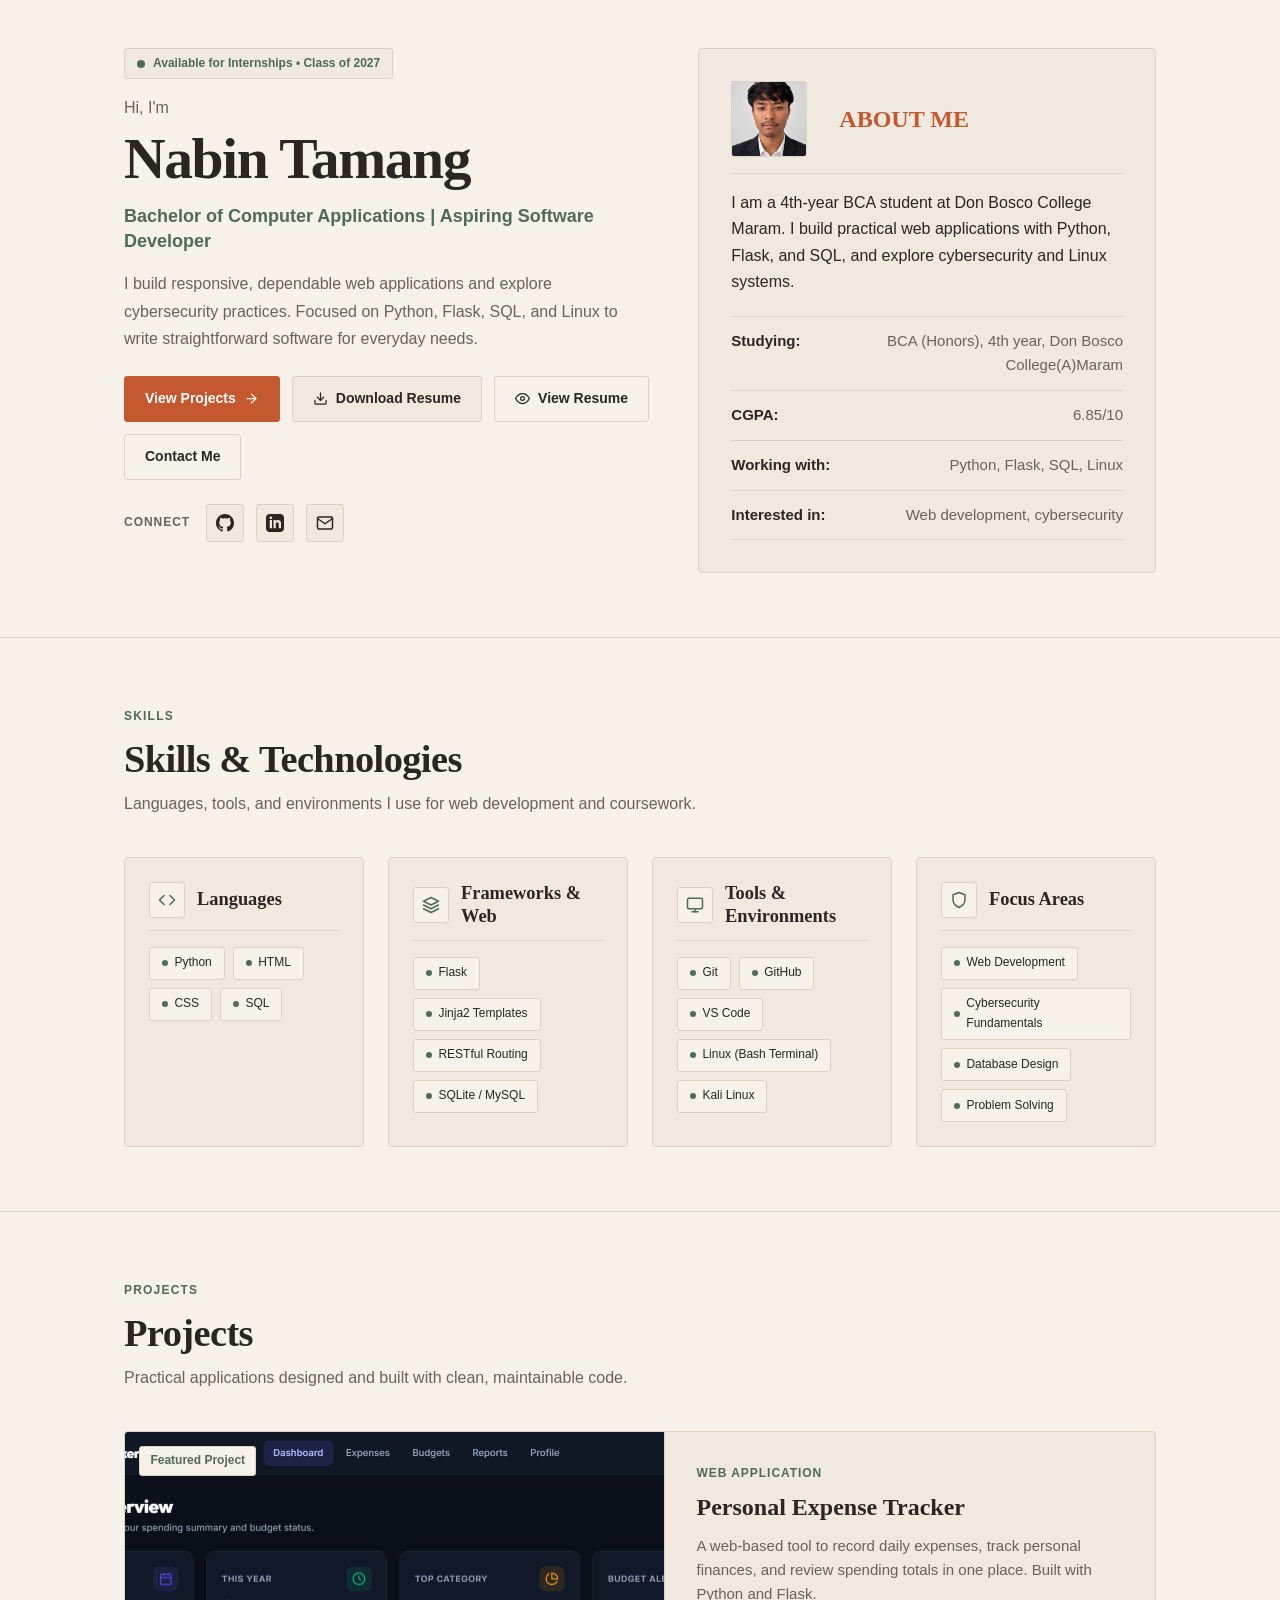
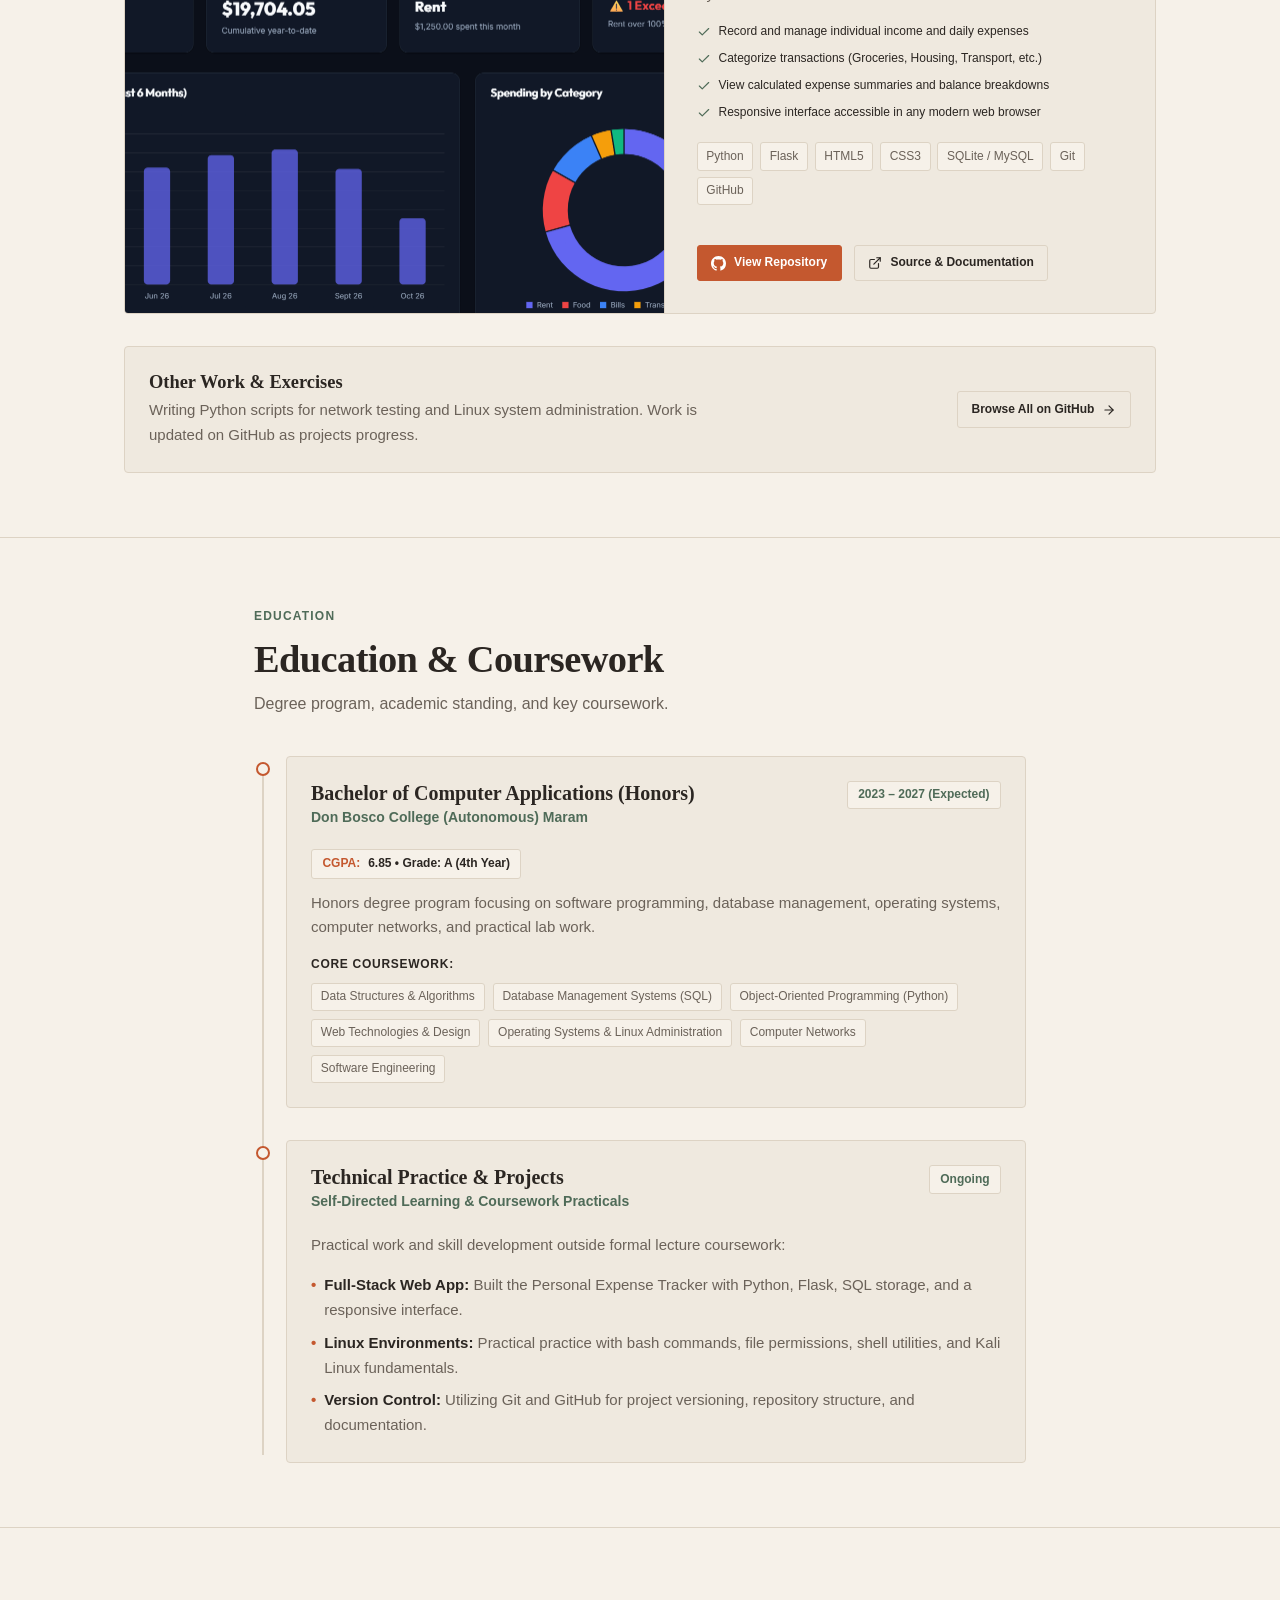
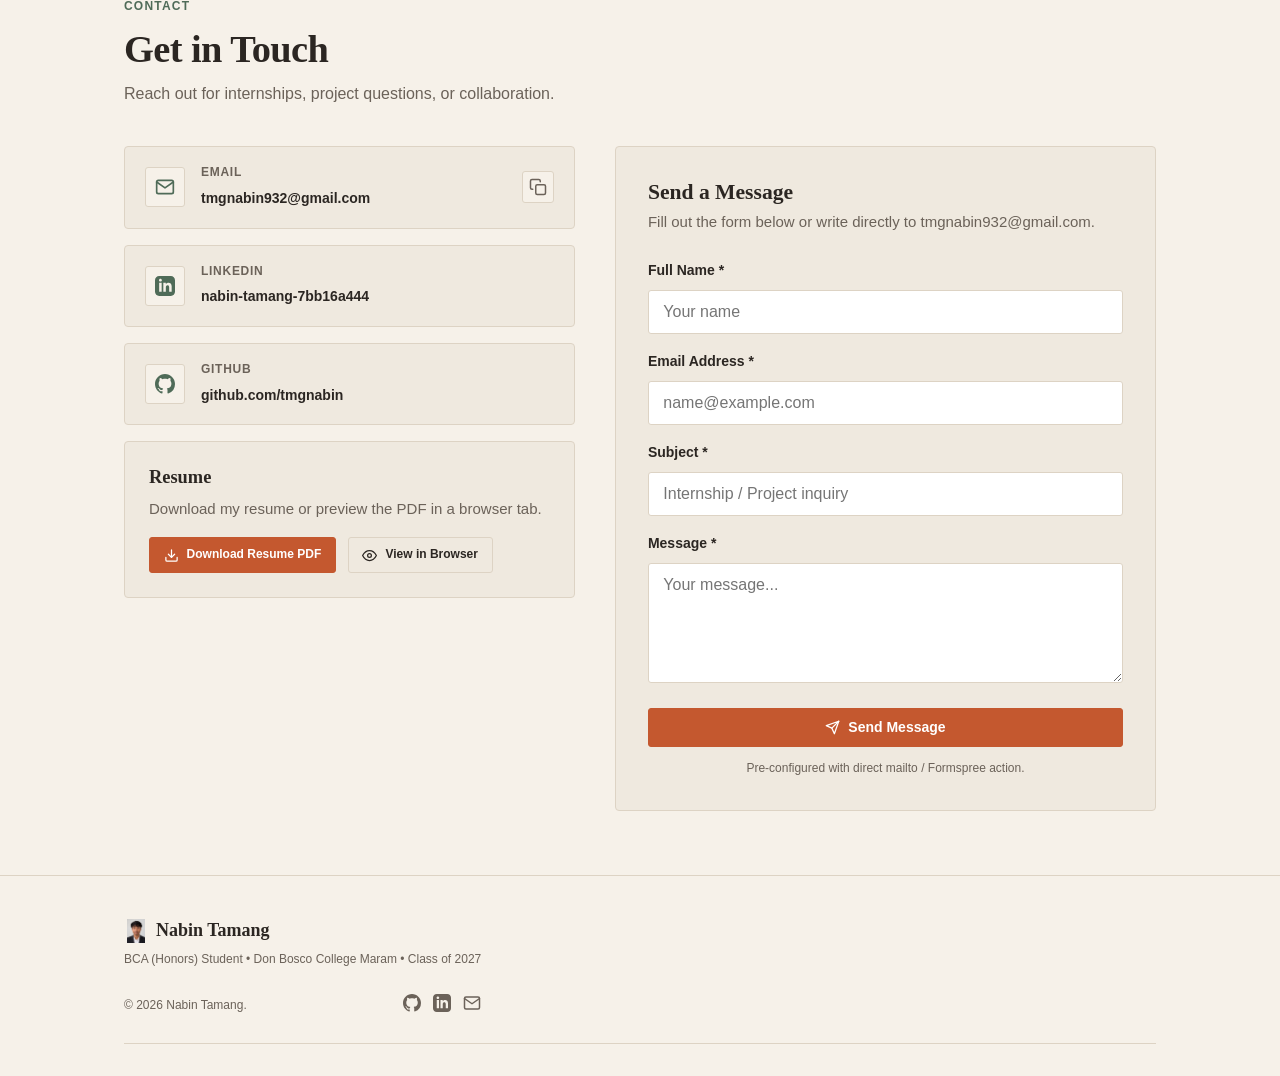
==== commit a6b2bba9: "update css index js" ====
--- a/index.html
+++ b/index.html
@@ -1,49 +1,46 @@
 <!DOCTYPE html>
-<html lang="en" data-theme="dark">
+<html lang="en">
 
 <head>
   <meta charset="UTF-8">
   <meta name="viewport" content="width=device-width, initial-scale=1.0">
 
   <!-- Primary Meta Tags -->
-  <title>Nabin Tamang | BCA Student & Aspiring Software Developer</title>
-  <meta name="title" content="Nabin Tamang | BCA Student & Aspiring Software Developer">
+  <title>Nabin Tamang | BCA Student &amp; Aspiring Software Developer</title>
+  <meta name="title" content="Nabin Tamang | BCA Student &amp; Aspiring Software Developer">
   <meta name="description"
-    content="Portfolio of Nabin Tamang, a Bachelor of Computer Applications (Honors) 4th-year student at Don Bosco College Maram, specializing in Web Development, Python, Flask, SQL, and Cybersecurity.">
+    content="Personal portfolio of Nabin Tamang, 4th-year BCA (Honors) student at Don Bosco College Maram. Focused on Web Development, Python, Flask, SQL, and Linux.">
   <meta name="keywords"
-    content="Nabin Tamang, Software Developer, BCA Student, Python, Flask, Web Development, Cybersecurity, Don Bosco College Maram, Portfolio">
+    content="Nabin Tamang, BCA Student, Software Developer, Python, Flask, Web Development, Cybersecurity, Don Bosco College Maram">
   <meta name="author" content="Nabin Tamang">
-  <meta name="theme-color" content="#0b0f19">
+  <meta name="theme-color" content="#F6F1E9">
 
   <!-- Open Graph / Facebook -->
   <meta property="og:type" content="website">
   <meta property="og:url" content="https://tmgnabin.github.io/">
-  <meta property="og:title" content="Nabin Tamang | BCA Student & Aspiring Software Developer">
-  <meta property="og:description"
-    content="Explore projects, skills, education, and resume of Nabin Tamang. Passionate about Web Development, Python, and Cybersecurity.">
+  <meta property="og:title" content="Nabin Tamang | BCA Student &amp; Aspiring Software Developer">
+  <meta property="og:description" content="Portfolio of Nabin Tamang. Explore projects, skills, education, and resume.">
   <meta property="og:image" content="assets/images/profile.jpg">
 
   <!-- Twitter Card -->
   <meta name="twitter:card" content="summary_large_image">
-  <meta name="twitter:title" content="Nabin Tamang | BCA Student & Aspiring Software Developer">
+  <meta name="twitter:title" content="Nabin Tamang | BCA Student &amp; Aspiring Software Developer">
   <meta name="twitter:description"
-    content="Explore projects, skills, education, and resume of Nabin Tamang. Passionate about Web Development, Python, and Cybersecurity.">
+    content="Portfolio of Nabin Tamang. Explore projects, skills, education, and resume.">
   <meta name="twitter:image" content="assets/images/profile.jpg">
 
   <!-- Favicon -->
   <link rel="icon" type="image/svg+xml" href="assets/images/expense-tracker.svg">
 
-  <!-- Google Fonts: Inter & Plus Jakarta Sans -->
+  <!-- Google Font: Inter (Sans-serif body font; Georgia is system serif) -->
   <link rel="preconnect" href="https://fonts.googleapis.com">
   <link rel="preconnect" href="https://fonts.gstatic.com" crossorigin>
-  <link
-    href="https://fonts.googleapis.com/css2?family=Inter:wght@400;500;600;700&family=Plus+Jakarta+Sans:wght@600;700;800&family=JetBrains+Mono:wght@400;500&display=swap"
-    rel="stylesheet">
+  <link href="https://fonts.googleapis.com/css2?family=Inter:wght@400;500;600;700&display=swap" rel="stylesheet">
 
   <!-- Main Stylesheet -->
   <link rel="stylesheet" href="css/style.css">
 
-  <!-- Prevent Theme Flash (FOUC) Script -->
+  <!-- Immediate Theme Restore Script (Prevents FOUC) -->
   <script>
     (function () {
       const savedTheme = localStorage.getItem('portfolio-theme');
@@ -59,129 +56,36 @@
 
 <body>
 
-  <!-- =================================================================
-       1. STICKY NAVBAR
-       ================================================================= -->
-  <header class="navbar" id="navbar">
-    <div class="container nav-container">
-      <a href="#hero" class="nav-logo" aria-label="Nabin Tamang Home">
-        <img src="assets/images/expense-tracker.svg" alt="" class="nav-logo-img" width="36" height="36">
-        <span>Nabin Tamang</span>
-      </a>
-
-      <!-- Desktop & Mobile Navigation Links -->
-      <nav aria-label="Main Navigation">
-        <ul class="nav-links" id="nav-links">
-          <li><a href="#about" class="nav-link">About</a></li>
-          <li><a href="#skills" class="nav-link">Skills</a></li>
-          <li><a href="#projects" class="nav-link">Projects</a></li>
-          <li><a href="#education" class="nav-link">Education</a></li>
-          <li><a href="#contact" class="nav-link">Contact</a></li>
-          <!-- Mobile Resume Actions -->
-          <li class="mobile-only" style="display: none;">
-            <a href="assets\resume.pdf" download="Nabin_Tamang_Resume.pdf" class="btn btn-primary btn-sm">
-              <svg width="16" height="16" viewBox="0 0 24 24" fill="none" stroke="currentColor" stroke-width="2"
-                stroke-linecap="round" stroke-linejoin="round">
-                <path d="M21 15v4a2 2 0 0 1-2 2H5a2 2 0 0 1-2-2v-4" />
-                <polyline points="7 10 12 15 17 10" />
-                <line x1="12" y1="15" x2="12" y2="3" />
-              </svg>
-              Download Resume
-            </a>
-          </li>
-        </ul>
-      </nav>
-
-      <!-- Nav Actions (Resume Buttons + Theme Toggle + Mobile Hamburger) -->
-      <div class="nav-actions">
-        <!-- Resume Actions (Desktop) -->
-        <a href="assets/resume.pdf" download="Nabin_Tamang_Resume.pdf" class="btn btn-primary btn-sm nav-resume-btn"
-          id="nav-download-resume-btn" title="Download Nabin's Resume">
-          <svg width="15" height="15" viewBox="0 0 24 24" fill="none" stroke="currentColor" stroke-width="2"
-            stroke-linecap="round" stroke-linejoin="round">
-            <path d="M21 15v4a2 2 0 0 1-2 2H5a2 2 0 0 1-2-2v-4" />
-            <polyline points="7 10 12 15 17 10" />
-            <line x1="12" y1="15" x2="12" y2="3" />
-          </svg>
-          <span>Resume</span>
-        </a>
-
-        <a href="assets/resume.pdf" target="_blank" rel="noopener noreferrer"
-          class="btn btn-secondary btn-sm nav-view-resume-btn" id="nav-view-resume-btn" title="View Resume in New Tab">
-          <svg width="14" height="14" viewBox="0 0 24 24" fill="none" stroke="currentColor" stroke-width="2"
-            stroke-linecap="round" stroke-linejoin="round">
-            <path d="M1 12s4-8 11-8 11 8 11 8-4 8-11 8-11-8-11-8z" />
-            <circle cx="12" cy="12" r="3" />
-          </svg>
-          <span>View</span>
-        </a>
-
-        <!-- Light / Dark Mode Toggle -->
-        <button type="button" class="theme-toggle" id="theme-toggle" aria-label="Toggle light and dark theme"
-          title="Toggle theme">
-          <!-- Sun Icon (shown in dark mode) -->
-          <svg class="icon-sun" viewBox="0 0 24 24" fill="none" stroke="currentColor" stroke-width="2"
-            stroke-linecap="round" stroke-linejoin="round">
-            <circle cx="12" cy="12" r="5"></circle>
-            <line x1="12" y1="1" x2="12" y2="3"></line>
-            <line x1="12" y1="21" x2="12" y2="23"></line>
-            <line x1="4.22" y1="4.22" x2="5.64" y2="5.64"></line>
-            <line x1="18.36" y1="18.36" x2="19.78" y2="19.78"></line>
-            <line x1="1" y1="12" x2="3" y2="12"></line>
-            <line x1="21" y1="12" x2="23" y2="12"></line>
-            <line x1="4.22" y1="19.78" x2="5.64" y2="18.36"></line>
-            <line x1="18.36" y1="5.64" x2="19.78" y2="4.22"></line>
-          </svg>
-          <!-- Moon Icon (shown in light mode) -->
-          <svg class="icon-moon" viewBox="0 0 24 24" fill="none" stroke="currentColor" stroke-width="2"
-            stroke-linecap="round" stroke-linejoin="round">
-            <path d="M21 12.79A9 9 0 1 1 11.21 3 7 7 0 0 0 21 12.79z"></path>
-          </svg>
-        </button>
-
-        <!-- Mobile Hamburger Toggle -->
-        <button type="button" class="nav-toggle" id="nav-toggle" aria-label="Toggle navigation menu"
-          aria-expanded="false" aria-controls="nav-links">
-          <svg viewBox="0 0 24 24" fill="none" stroke="currentColor" stroke-width="2" stroke-linecap="round"
-            stroke-linejoin="round">
-            <line x1="3" y1="12" x2="21" y2="12" id="nav-line-mid"></line>
-            <line x1="3" y1="6" x2="21" y2="6" id="nav-line-top"></line>
-            <line x1="3" y1="18" x2="21" y2="18" id="nav-line-bot"></line>
-          </svg>
-        </button>
-      </div>
-    </div>
-  </header>
-
   <main>
     <!-- =================================================================
-         2. HERO SECTION
+         2. HERO & ABOUT ME SECTION
          ================================================================= -->
     <section class="section hero" id="hero">
       <div class="container hero-grid">
+        <!-- Hero Introduction -->
         <div class="hero-content reveal">
           <div class="hero-status-pill">
             <span class="status-dot"></span>
-            <span>Available for Internships &amp; Entry Roles &bull; Class of 2027</span>
+            <span>Available for Internships &bull; Class of 2027</span>
           </div>
 
           <p class="hero-greeting">Hi, I'm</p>
           <h1 class="hero-name">Nabin Tamang</h1>
 
           <h2 class="hero-title">
-            Bachelor of Computer Applications <span class="gradient-text">|</span> Aspiring Software Developer
+            Bachelor of Computer Applications | Aspiring Software Developer
           </h2>
 
           <p class="hero-tagline">
-            I build responsive, dependable web applications and explore modern cybersecurity practices. Focused on
-            Python, Flask, SQL, and Linux to engineer clean solutions for everyday challenges.
+            I build responsive, dependable web applications and explore cybersecurity practices. Focused on
+            Python, Flask, SQL, and Linux to write straightforward software for everyday needs.
           </p>
 
           <!-- Call to Action Buttons -->
           <div class="hero-cta-group">
             <a href="#projects" class="btn btn-primary" id="hero-view-projects-btn">
               <span>View Projects</span>
-              <svg width="16" height="16" viewBox="0 0 24 24" fill="none" stroke="currentColor" stroke-width="2"
+              <svg width="15" height="15" viewBox="0 0 24 24" fill="none" stroke="currentColor" stroke-width="2"
                 stroke-linecap="round" stroke-linejoin="round">
                 <path d="M5 12h14" />
                 <polyline points="12 5 19 12 12 19" />
@@ -190,7 +94,7 @@
 
             <a href="assets/resume.pdf" download="Nabin_Tamang_Resume.pdf" class="btn btn-secondary"
               id="hero-download-resume-btn" title="Download Resume PDF">
-              <svg width="16" height="16" viewBox="0 0 24 24" fill="none" stroke="currentColor" stroke-width="2"
+              <svg width="15" height="15" viewBox="0 0 24 24" fill="none" stroke="currentColor" stroke-width="2"
                 stroke-linecap="round" stroke-linejoin="round">
                 <path d="M21 15v4a2 2 0 0 1-2 2H5a2 2 0 0 1-2-2v-4" />
                 <polyline points="7 10 12 15 17 10" />
@@ -245,172 +149,53 @@
           </div>
         </div>
 
-        <!-- Hero Showcase Card (Dev Profile Widget) -->
-        <div class="hero-visual reveal">
-          <div class="hero-visual-card">
-            <div class="window-header">
-              <div class="window-dots">
-                <span class="window-dot dot-red"></span>
-                <span class="window-dot dot-yellow"></span>
-                <span class="window-dot dot-green"></span>
-              </div>
-              <span class="window-title">developer_profile.py</span>
-              <span style="font-size: var(--text-xs); color: var(--accent); font-family: var(--font-mono);">Python
-                3.12</span>
-            </div>
-            <div class="window-content">
-              <p><span class="code-comment"># Nabin Tamang | Student &amp; Developer Profile</span></p>
-              <p><span class="code-keyword">class</span> <span class="code-prop">Developer</span>:</p>
-              <p style="padding-left: 1.5rem;"><span class="code-keyword">def</span> <span
-                  class="code-prop">__init__</span>(self):</p>
-              <p style="padding-left: 3rem;">self.name = <span class="code-str">"Nabin Tamang"</span></p>
-              <p style="padding-left: 3rem;">self.status = <span class="code-str">"4th Year BCA (Honors)"</span></p>
-              <p style="padding-left: 3rem;">self.college = <span class="code-str">"Don Bosco College Maram"</span></p>
-              <p style="padding-left: 3rem;">self.cgpa = <span class="code-num">6.85</span> <span class="code-comment">#
-                  Grade A</span></p>
-              <p style="padding-left: 3rem;">self.core_stack = [<span class="code-str">"Python"</span>, <span
-                  class="code-str">"Flask"</span>, <span class="code-str">"SQL"</span>, <span
-                  class="code-str">"Linux"</span>]</p>
-              <p style="padding-left: 3rem;">self.focus = [<span class="code-str">"Web Dev"</span>, <span
-                  class="code-str">"Cybersecurity"</span>]</p>
-              <p style="padding-left: 1.5rem;"><span class="code-keyword">def</span> <span
-                  class="code-prop">ready_to_contribute</span>(self):</p>
-              <p style="padding-left: 3rem;"><span class="code-keyword">return</span> <span
-                  class="code-keyword">True</span></p>
-            </div>
-            <div class="quick-meta-bar">
-              <div class="meta-box">
-                <div class="meta-box-label">Academic Grade</div>
-                <div class="meta-box-value">6.85 CGPA &bull; Grade A</div>
-              </div>
-              <div class="meta-box">
-                <div class="meta-box-label">Specialization</div>
-                <div class="meta-box-value">Web Dev &amp; Security</div>
-              </div>
-            </div>
-          </div>
+        <!-- Hand-Crafted About Me Card (Replacing fake code-window card) -->
+        <div class="hero-visual reveal" id="about">
+          <section class="about-card" aria-label="About Me">
+            <div class="about-card-header">
+              <img src="assets/images/profile.jpg" alt="Nabin Tamang" class="about-avatar" width="76" height="76">
+              <div>
+                <h2 class="about-heading">ABOUT ME</h2>
+              </div>
+            </div>
+
+            <p class="about-intro">
+              I am a 4th-year BCA student at Don Bosco College Maram. I build practical web applications with Python,
+              Flask, and SQL, and explore cybersecurity and Linux systems.
+            </p>
+
+            <ul class="about-facts-list">
+              <li class="about-fact-item">
+                <span class="fact-label">Studying:</span>
+                <span class="fact-value">BCA (Honors), 4th year, Don Bosco College(A)Maram</span>
+              </li>
+              <li class="about-fact-item">
+                <span class="fact-label">CGPA:</span>
+                <span class="fact-value">6.85/10</span>
+              </li>
+              <li class="about-fact-item">
+                <span class="fact-label">Working with:</span>
+                <span class="fact-value">Python, Flask, SQL, Linux</span>
+              </li>
+              <li class="about-fact-item">
+                <span class="fact-label">Interested in:</span>
+                <span class="fact-value">Web development, cybersecurity</span>
+              </li>
+            </ul>
+          </section>
         </div>
       </div>
     </section>
 
     <!-- =================================================================
-         3. ABOUT SECTION
-         ================================================================= -->
-    <section class="section about-section" id="about">
-      <div class="container">
-        <div class="section-header reveal">
-          <span class="section-tag">About Me</span>
-          <h2 class="section-title">Background &amp; Academic Focus</h2>
-          <p class="section-desc">Passionate learner dedicated to creating clean code and understanding how digital
-            systems are built and secured.</p>
-        </div>
-
-        <div class="about-grid">
-          <!-- Profile Photo Frame -->
-          <div class="about-photo-wrapper reveal">
-            <div class="about-photo-frame">
-              <img src="assets/images/profile.jpg" alt="Nabin Tamang - Professional Headshot" width="400" height="400"
-                loading="lazy">
-            </div>
-            <div class="about-photo-badge">
-              <div class="about-badge-icon">
-                <svg width="18" height="18" viewBox="0 0 24 24" fill="none" stroke="currentColor" stroke-width="2"
-                  stroke-linecap="round" stroke-linejoin="round">
-                  <path d="M12 22s8-4 8-10V5l-8-3-8 3v7c0 6 8 10 8 10z" />
-                </svg>
-              </div>
-              <div>
-                <div class="about-badge-text">Web Dev &amp; Cybersecurity</div>
-                <div class="about-badge-sub">Don Bosco College Maram</div>
-              </div>
-            </div>
-          </div>
-
-          <!-- Bio & Quick-Stat Cards -->
-          <div class="about-content reveal">
-            <p class="about-bio-text">
-              I'm a <strong>Bachelor of Computer Applications (Honors)</strong> student passionate about <strong>Web
-                Development and Cybersecurity</strong>. I enjoy building responsive websites, exploring new
-              technologies, and learning how to secure digital systems.
-            </p>
-            <p class="about-bio-text">
-              With skills in <strong>HTML, CSS, Python, SQL, and Linux</strong>, I'm continuously improving my
-              development and problem solving abilities while working on practical projects. My goal is to build useful
-              web applications and develop strong cybersecurity skills.
-            </p>
-
-            <!-- Quick-Stat Cards (4 cards) -->
-            <div class="stats-grid">
-              <div class="stat-card">
-                <div class="stat-icon" aria-hidden="true">
-                  <svg viewBox="0 0 24 24" fill="none" stroke="currentColor" stroke-width="2" stroke-linecap="round"
-                    stroke-linejoin="round">
-                    <path d="M22 10v6M2 10l10-5 10 5-10 5z" />
-                    <path d="M6 12v5c3 3 9 3 12 0v-5" />
-                  </svg>
-                </div>
-                <div class="stat-label">Degree</div>
-                <div class="stat-value">BCA (Honors)</div>
-                <div class="stat-sub">Computer Applications</div>
-              </div>
-
-              <div class="stat-card">
-                <div class="stat-icon" aria-hidden="true">
-                  <svg viewBox="0 0 24 24" fill="none" stroke="currentColor" stroke-width="2" stroke-linecap="round"
-                    stroke-linejoin="round">
-                    <path d="M3 9l9-7 9 7v11a2 2 0 0 1-2 2H5a2 2 0 0 1-2-2z" />
-                    <polyline points="9 22 9 12 15 12 15 22" />
-                  </svg>
-                </div>
-                <div class="stat-label">Institution</div>
-                <div class="stat-value">Don Bosco College</div>
-                <div class="stat-sub">Autonomous &bull; Maram</div>
-              </div>
-
-              <div class="stat-card">
-                <div class="stat-icon" aria-hidden="true">
-                  <svg viewBox="0 0 24 24" fill="none" stroke="currentColor" stroke-width="2" stroke-linecap="round"
-                    stroke-linejoin="round">
-                    <polygon
-                      points="12 2 15.09 8.26 22 9.27 17 14.14 18.18 21.02 12 17.77 5.82 21.02 7 14.14 2 9.27 8.91 8.26 12 2" />
-                  </svg>
-                </div>
-                <div class="stat-label">SGPA / CGPA</div>
-                <div class="stat-value">6.85 <span style="color: var(--success); font-size: var(--text-sm);">(Grade
-                    A)</span></div>
-                <div class="stat-sub">Consistent Academic Record</div>
-              </div>
-
-              <div class="stat-card">
-                <div class="stat-icon" aria-hidden="true">
-                  <svg viewBox="0 0 24 24" fill="none" stroke="currentColor" stroke-width="2" stroke-linecap="round"
-                    stroke-linejoin="round">
-                    <rect x="3" y="4" width="18" height="18" rx="2" ry="2" />
-                    <line x1="16" y1="2" x2="16" y2="6" />
-                    <line x1="8" y1="2" x2="8" y2="6" />
-                    <line x1="3" y1="10" x2="21" y2="10" />
-                  </svg>
-                </div>
-                <div class="stat-label">Timeline</div>
-                <div class="stat-value">4th Year &bull; 2027</div>
-                <div class="stat-sub">Expected Graduation Year</div>
-              </div>
-            </div>
-          </div>
-        </div>
-      </div>
-    </section>
-
-    <!-- =================================================================
-         4. SKILLS SECTION
+         3. SKILLS SECTION
          ================================================================= -->
     <section class="section skills-section" id="skills">
       <div class="container">
         <div class="section-header reveal">
-          <span class="section-tag">Technical Competencies</span>
+          <span class="section-tag">Skills</span>
           <h2 class="section-title">Skills &amp; Technologies</h2>
-          <p class="section-desc">Technologies, frameworks, and developer environments I utilize to build applications
-            and investigate systems.</p>
+          <p class="section-desc">Languages, tools, and environments I use for web development and coursework.</p>
         </div>
 
         <div class="skills-grid">
@@ -426,13 +211,12 @@
               </div>
               <div>
                 <h3 class="skill-cat-title">Languages</h3>
-                <span style="font-size: var(--text-xs); color: var(--text-muted);">Core logic &amp; syntax</span>
               </div>
             </div>
             <div class="skill-chips-wrap">
               <div class="skill-chip"><span class="skill-chip-dot"></span>Python</div>
-              <div class="skill-chip"><span class="skill-chip-dot"></span>HTML5</div>
-              <div class="skill-chip"><span class="skill-chip-dot"></span>CSS3</div>
+              <div class="skill-chip"><span class="skill-chip-dot"></span>HTML</div>
+              <div class="skill-chip"><span class="skill-chip-dot"></span>CSS</div>
               <div class="skill-chip"><span class="skill-chip-dot"></span>SQL</div>
             </div>
           </div>
@@ -449,12 +233,11 @@
                 </svg>
               </div>
               <div>
-                <h3 class="skill-cat-title">Frameworks</h3>
-                <span style="font-size: var(--text-xs); color: var(--text-muted);">Web architectures</span>
+                <h3 class="skill-cat-title">Frameworks &amp; Web</h3>
               </div>
             </div>
             <div class="skill-chips-wrap">
-              <div class="skill-chip"><span class="skill-chip-dot"></span>Flask (Python)</div>
+              <div class="skill-chip"><span class="skill-chip-dot"></span>Flask</div>
               <div class="skill-chip"><span class="skill-chip-dot"></span>Jinja2 Templates</div>
               <div class="skill-chip"><span class="skill-chip-dot"></span>RESTful Routing</div>
               <div class="skill-chip"><span class="skill-chip-dot"></span>SQLite / MySQL</div>
@@ -474,19 +257,18 @@
               </div>
               <div>
                 <h3 class="skill-cat-title">Tools &amp; Environments</h3>
-                <span style="font-size: var(--text-xs); color: var(--text-muted);">Development &amp; Systems</span>
               </div>
             </div>
             <div class="skill-chips-wrap">
               <div class="skill-chip"><span class="skill-chip-dot"></span>Git</div>
               <div class="skill-chip"><span class="skill-chip-dot"></span>GitHub</div>
               <div class="skill-chip"><span class="skill-chip-dot"></span>VS Code</div>
-              <div class="skill-chip"><span class="skill-chip-dot"></span>Linux (Terminal &amp; Bash)</div>
+              <div class="skill-chip"><span class="skill-chip-dot"></span>Linux (Bash Terminal)</div>
               <div class="skill-chip"><span class="skill-chip-dot"></span>Kali Linux</div>
             </div>
           </div>
 
-          <!-- Category 4: Domains & Problem Solving -->
+          <!-- Category 4: Domains & Focus -->
           <div class="skill-category-card reveal">
             <div class="skill-cat-header">
               <div class="skill-cat-icon">
@@ -496,14 +278,13 @@
                 </svg>
               </div>
               <div>
-                <h3 class="skill-cat-title">Focus &amp; Practices</h3>
-                <span style="font-size: var(--text-xs); color: var(--text-muted);">Core capabilities</span>
+                <h3 class="skill-cat-title">Focus Areas</h3>
               </div>
             </div>
             <div class="skill-chips-wrap">
               <div class="skill-chip"><span class="skill-chip-dot"></span>Web Development</div>
               <div class="skill-chip"><span class="skill-chip-dot"></span>Cybersecurity Fundamentals</div>
-              <div class="skill-chip"><span class="skill-chip-dot"></span>Database Modeling</div>
+              <div class="skill-chip"><span class="skill-chip-dot"></span>Database Design</div>
               <div class="skill-chip"><span class="skill-chip-dot"></span>Problem Solving</div>
             </div>
           </div>
@@ -512,71 +293,63 @@
     </section>
 
     <!-- =================================================================
-         5. PROJECTS SECTION
+         4. PROJECTS SECTION
          ================================================================= -->
     <section class="section projects-section" id="projects">
       <div class="container">
         <div class="section-header reveal">
-          <span class="section-tag">Featured Work</span>
+          <span class="section-tag">Projects</span>
           <h2 class="section-title">Projects</h2>
-          <p class="section-desc">Practical software engineering projects built to solve genuine personal and
-            organizational needs.</p>
+          <p class="section-desc">Practical applications designed and built with clean, maintainable code.</p>
         </div>
 
         <div class="projects-container">
-          <!-- Featured Project 1: Personal Expense Tracker -->
+          <!-- Featured Project: Personal Expense Tracker -->
           <article class="project-card reveal" id="project-expense-tracker">
             <div class="project-image-box">
-              <span class="project-badge-featured">
-                <svg width="12" height="12" viewBox="0 0 24 24" fill="currentColor">
-                  <polygon
-                    points="12 2 15.09 8.26 22 9.27 17 14.14 18.18 21.02 12 17.77 5.82 21.02 7 14.14 2 9.27 8.91 8.26 12 2" />
-                </svg>
-                Featured Project
-              </span>
-              <img src="assets/images/expense-tracker .jpg" alt="Personal Expense Tracker Dashboard Preview" width="600"
+              <span class="project-badge-featured">Featured Project</span>
+              <img src="assets/images/expense-tracker .jpg" alt="Personal Expense Tracker Preview" width="600"
                 height="340" loading="lazy">
             </div>
 
             <div class="project-info-box">
               <div class="project-top">
-                <div class="project-type-tag">Full-Stack Web Application</div>
+                <div class="project-type-tag">Web Application</div>
                 <h3 class="project-title">Personal Expense Tracker</h3>
                 <p class="project-summary">
-                  A web-based application designed to help users record daily expenses, manage personal finances, and
-                  track spending in one place. Built with Python and Flask for a reliable, browser-accessible financial
-                  management workflow.
+                  A web-based tool to record daily expenses, track personal finances, and review spending totals in one
+                  place. Built with Python and Flask.
                 </p>
 
                 <!-- Project Features -->
                 <ul class="project-features-list">
                   <li class="project-feature-item">
-                    <svg viewBox="0 0 24 24" fill="none" stroke="currentColor" stroke-width="2.5" stroke-linecap="round"
+                    <svg viewBox="0 0 24 24" fill="none" stroke="currentColor" stroke-width="2" stroke-linecap="round"
                       stroke-linejoin="round">
                       <polyline points="20 6 9 17 4 12" />
                     </svg>
                     <span>Record and manage individual income and daily expenses</span>
                   </li>
                   <li class="project-feature-item">
-                    <svg viewBox="0 0 24 24" fill="none" stroke="currentColor" stroke-width="2.5" stroke-linecap="round"
+                    <svg viewBox="0 0 24 24" fill="none" stroke="currentColor" stroke-width="2" stroke-linecap="round"
                       stroke-linejoin="round">
                       <polyline points="20 6 9 17 4 12" />
                     </svg>
                     <span>Categorize transactions (Groceries, Housing, Transport, etc.)</span>
                   </li>
                   <li class="project-feature-item">
-                    <svg viewBox="0 0 24 24" fill="none" stroke="currentColor" stroke-width="2.5" stroke-linecap="round"
+                    <svg viewBox="0 0 24 24" fill="none" stroke="currentColor" stroke-width="2" stroke-linecap="round"
                       stroke-linejoin="round">
                       <polyline points="20 6 9 17 4 12" />
                     </svg>
-                    <span>View calculated expense summaries, reports, and balance breakdowns</span>
+                    <span>View calculated expense summaries and balance breakdowns</span>
                   </li>
                   <li class="project-feature-item">
-                    <svg viewBox="0 0 24 24" fill="none" stroke="currentColor" stroke-width="2.5" stroke-linecap="round"
+                    <svg viewBox="0 0 24 24" fill="none" stroke="currentColor" stroke-width="2" stroke-linecap="round"
                       stroke-linejoin="round">
                       <polyline points="20 6 9 17 4 12" />
                     </svg>
-                    <span>Responsive interface accessible through any modern web browser</span>
+                    <span>Responsive interface accessible in any modern web browser</span>
                   </li>
                 </ul>
 
@@ -586,7 +359,7 @@
                   <span class="tech-tag">Flask</span>
                   <span class="tech-tag">HTML5</span>
                   <span class="tech-tag">CSS3</span>
-                  <span class="tech-tag">MySQL / SQLite</span>
+                  <span class="tech-tag">SQLite / MySQL</span>
                   <span class="tech-tag">Git</span>
                   <span class="tech-tag">GitHub</span>
                 </div>
@@ -596,7 +369,7 @@
               <div class="project-actions">
                 <a href="https://github.com/tmgnabin/expense2.0.git" target="_blank" rel="noopener noreferrer"
                   class="btn btn-primary btn-sm" id="btn-project-repo">
-                  <svg width="16" height="16" viewBox="0 0 24 24" fill="currentColor">
+                  <svg width="15" height="15" viewBox="0 0 24 24" fill="currentColor">
                     <path
                       d="M12 0C5.37 0 0 5.37 0 12c0 5.31 3.435 9.795 8.205 11.385.6.105.825-.255.825-.57 0-.285-.015-1.23-.015-2.235-3.015.555-3.795-.735-4.035-1.41-.135-.345-.72-1.41-1.23-1.695-.42-.225-1.02-.78-.015-.795.945-.015 1.62.87 1.845 1.23 1.08 1.815 2.805 1.305 3.495.99.105-.78.42-1.305.765-1.605-2.67-.3-5.46-1.335-5.46-5.925 0-1.305.465-2.385 1.23-3.225-.12-.3-.54-1.53.12-3.18 0 0 1.005-.315 3.3 1.23.96-.27 1.98-.405 3-.405s2.04.135 3 .405c2.295-1.56 3.3-1.23 3.3-1.23.66 1.65.24 2.88.12 3.18.765.84 1.23 1.905 1.23 3.225 0 4.605-2.805 5.625-5.475 5.925.435.375.81 1.095.81 2.22 0 1.605-.015 2.895-.015 3.3 0 .315.225.69.825.57A12.02 12.02 0 0024 12c0-6.63-5.37-12-12-12z" />
                   </svg>
@@ -605,7 +378,7 @@
 
                 <a href="https://github.com/tmgnabin/expense2.0" target="_blank" rel="noopener noreferrer"
                   class="btn btn-secondary btn-sm" id="btn-project-demo">
-                  <svg width="15" height="15" viewBox="0 0 24 24" fill="none" stroke="currentColor" stroke-width="2"
+                  <svg width="14" height="14" viewBox="0 0 24 24" fill="none" stroke="currentColor" stroke-width="2"
                     stroke-linecap="round" stroke-linejoin="round">
                     <path d="M18 13v6a2 2 0 0 1-2 2H5a2 2 0 0 1-2-2V8a2 2 0 0 1 2-2h6" />
                     <polyline points="15 3 21 3 21 9" />
@@ -617,13 +390,12 @@
             </div>
           </article>
 
-          <!-- Ongoing & Upcoming Projects Banner -->
+          <!-- Ongoing Work Banner -->
           <div class="upcoming-projects-banner reveal">
             <div class="upcoming-info">
-              <h4>More Projects Under Active Development</h4>
-              <p>Currently researching and building tools in Linux network diagnostics, system security auditing
-                scripts, and responsive full-stack applications. Code repositories are updated continuously on GitHub.
-              </p>
+              <h4>Other Work &amp; Exercises</h4>
+              <p>Writing Python scripts for network testing and Linux system administration. Work is updated on GitHub
+                as projects progress.</p>
             </div>
             <div>
               <a href="https://github.com/tmgnabin?tab=repositories" target="_blank" rel="noopener noreferrer"
@@ -642,14 +414,14 @@
     </section>
 
     <!-- =================================================================
-         6. EDUCATION & ACHIEVEMENTS SECTION
+         5. EDUCATION SECTION
          ================================================================= -->
     <section class="section education-section" id="education">
       <div class="container education-container">
         <div class="section-header reveal">
-          <span class="section-tag">Academic Journey</span>
-          <h2 class="section-title">Education &amp; Achievements</h2>
-          <p class="section-desc">Formal coursework, academic standing, and practical skill milestones.</p>
+          <span class="section-tag">Education</span>
+          <h2 class="section-title">Education &amp; Coursework</h2>
+          <p class="section-desc">Degree program, academic standing, and key coursework.</p>
         </div>
 
         <div class="timeline">
@@ -666,60 +438,59 @@
               </div>
 
               <div class="timeline-grades-pill">
-                <span>SGPA / CGPA:</span> 6.85 &bull; Grade: A (4th Year)
+                <span>CGPA:</span> 6.85 &bull; Grade: A (4th Year)
               </div>
 
               <p class="timeline-details">
-                Pursuing an honors degree in Computer Applications with an emphasis on practical programming, database
-                design, computer networks, and modern system architectures. Actively engaging in coursework and
-                collaborative lab practicals.
+                Honors degree program focusing on software programming, database management, operating systems, computer
+                networks, and practical lab work.
               </p>
 
-              <div class="coursework-title">Relevant Core Coursework:</div>
+              <div class="coursework-title">Core Coursework:</div>
               <div class="coursework-chips">
                 <span class="course-chip">Data Structures &amp; Algorithms</span>
                 <span class="course-chip">Database Management Systems (SQL)</span>
                 <span class="course-chip">Object-Oriented Programming (Python)</span>
                 <span class="course-chip">Web Technologies &amp; Design</span>
                 <span class="course-chip">Operating Systems &amp; Linux Administration</span>
-                <span class="course-chip">Computer Networks &amp; Security Principles</span>
-                <span class="course-chip">Software Engineering Fundamentals</span>
-              </div>
-            </div>
-          </div>
-
-          <!-- Timeline Item 2: Achievements & Extracurricular Milestones -->
+                <span class="course-chip">Computer Networks</span>
+                <span class="course-chip">Software Engineering</span>
+              </div>
+            </div>
+          </div>
+
+          <!-- Timeline Item 2: Practical Milestones -->
           <div class="timeline-item reveal">
             <div class="timeline-dot" aria-hidden="true"></div>
             <div class="timeline-card">
               <div class="timeline-header">
                 <div>
-                  <h3 class="timeline-degree">Technical &amp; Practical Milestones</h3>
-                  <div class="timeline-institution">Self-Directed Learning &amp; Academic Projects</div>
+                  <h3 class="timeline-degree">Technical Practice &amp; Projects</h3>
+                  <div class="timeline-institution">Self-Directed Learning &amp; Coursework Practicals</div>
                 </div>
                 <span class="timeline-period">Ongoing</span>
               </div>
 
               <p class="timeline-details">
-                Demonstrated commitment to continuous skill expansion outside standard curriculum boundaries:
+                Practical work and skill development outside formal lecture coursework:
               </p>
 
               <ul
-                style="list-style: none; display: flex; flex-direction: column; gap: 0.6rem; margin-top: 0.5rem; font-size: var(--text-sm); color: var(--text-secondary);">
+                style="list-style: none; display: flex; flex-direction: column; gap: 0.5rem; font-size: 0.9375rem; color: var(--muted-text);">
                 <li style="display: flex; gap: 0.5rem; align-items: flex-start;">
                   <span style="color: var(--accent); font-weight: bold;">&bull;</span>
-                  <span><strong>Full-Stack Project Delivery:</strong> Engineered and structured the Personal Expense
-                    Tracker with Flask, dynamic database storage, and responsive UI components.</span>
+                  <span><strong style="color: var(--text);">Full-Stack Web App:</strong> Built the Personal Expense
+                    Tracker with Python, Flask, SQL storage, and a responsive interface.</span>
                 </li>
                 <li style="display: flex; gap: 0.5rem; align-items: flex-start;">
                   <span style="color: var(--accent); font-weight: bold;">&bull;</span>
-                  <span><strong>Linux &amp; Security Lab Environments:</strong> Hands-on exploration with Kali Linux
-                    tools, bash terminal utilities, user permissions, and basic penetration testing concepts.</span>
+                  <span><strong style="color: var(--text);">Linux Environments:</strong> Practical practice with bash
+                    commands, file permissions, shell utilities, and Kali Linux fundamentals.</span>
                 </li>
                 <li style="display: flex; gap: 0.5rem; align-items: flex-start;">
                   <span style="color: var(--accent); font-weight: bold;">&bull;</span>
-                  <span><strong>Git Version Control:</strong> Implementing clean branch-based version control workflows
-                    and repository documentation for open source and team projects.</span>
+                  <span><strong style="color: var(--text);">Version Control:</strong> Utilizing Git and GitHub for
+                    project versioning, repository structure, and documentation.</span>
                 </li>
               </ul>
             </div>
@@ -729,15 +500,14 @@
     </section>
 
     <!-- =================================================================
-         7. CONTACT SECTION
+         6. CONTACT SECTION
          ================================================================= -->
     <section class="section contact-section" id="contact">
       <div class="container">
         <div class="section-header reveal">
-          <span class="section-tag">Get in Touch</span>
-          <h2 class="section-title">Let's Connect</h2>
-          <p class="section-desc">Open to software development opportunities, internships, project collaborations, and
-            conversations on web tech and cybersecurity.</p>
+          <span class="section-tag">Contact</span>
+          <h2 class="section-title">Get in Touch</h2>
+          <p class="section-desc">Reach out for internships, project questions, or collaboration.</p>
         </div>
 
         <div class="contact-grid">
@@ -753,7 +523,7 @@
                 </svg>
               </div>
               <div class="contact-card-details">
-                <div class="contact-card-label">Direct Email</div>
+                <div class="contact-card-label">Email</div>
                 <a href="mailto:tmgnabin932@gmail.com" class="contact-card-value"
                   id="contact-email-link">tmgnabin932@gmail.com</a>
               </div>
@@ -776,7 +546,7 @@
                 </svg>
               </div>
               <div class="contact-card-details">
-                <div class="contact-card-label">LinkedIn Profile</div>
+                <div class="contact-card-label">LinkedIn</div>
                 <a href="https://www.linkedin.com/in/nabin-tamang-7bb16a444" target="_blank" rel="noopener noreferrer"
                   class="contact-card-value">nabin-tamang-7bb16a444</a>
               </div>
@@ -791,7 +561,7 @@
                 </svg>
               </div>
               <div class="contact-card-details">
-                <div class="contact-card-label">GitHub Repository</div>
+                <div class="contact-card-label">GitHub</div>
                 <a href="https://github.com/tmgnabin" target="_blank" rel="noopener noreferrer"
                   class="contact-card-value">github.com/tmgnabin</a>
               </div>
@@ -799,8 +569,8 @@
 
             <!-- Resume Download Box in Contact Section -->
             <div class="resume-download-card">
-              <h4>Need a copy of my Resume?</h4>
-              <p>Download my updated curriculum vitae or preview the document directly in a new browser tab.</p>
+              <h4>Resume</h4>
+              <p>Download my resume or preview the PDF in a browser tab.</p>
               <div class="resume-actions-group">
                 <a href="assets/resume.pdf" download="Nabin_Tamang_Resume.pdf" class="btn btn-primary btn-sm"
                   id="contact-download-resume-btn">
@@ -827,36 +597,35 @@
 
           <!-- Right: Contact Message Form UI -->
           <div class="contact-form-card reveal">
-            <h3 class="contact-form-title">Send a Direct Message</h3>
-            <p class="contact-form-subtitle">Fill out the form below or reach me directly at tmgnabin932@gmail.com.</p>
+            <h3 class="contact-form-title">Send a Message</h3>
+            <p class="contact-form-subtitle">Fill out the form below or write directly to tmgnabin932@gmail.com.</p>
 
             <form id="contact-form" novalidate>
               <div class="form-group">
                 <label for="form-name" class="form-label">Full Name *</label>
-                <input type="text" id="form-name" name="name" class="form-input" placeholder="e.g. Alex Mercer"
-                  required>
+                <input type="text" id="form-name" name="name" class="form-input" placeholder="Your name" required>
               </div>
 
               <div class="form-group">
                 <label for="form-email" class="form-label">Email Address *</label>
-                <input type="email" id="form-email" name="email" class="form-input" placeholder="alex@company.com"
+                <input type="email" id="form-email" name="email" class="form-input" placeholder="name@example.com"
                   required>
               </div>
 
               <div class="form-group">
                 <label for="form-subject" class="form-label">Subject *</label>
                 <input type="text" id="form-subject" name="subject" class="form-input"
-                  placeholder="Project inquiry / Internship opportunity" required>
+                  placeholder="Internship / Project inquiry" required>
               </div>
 
               <div class="form-group">
                 <label for="form-message" class="form-label">Message *</label>
-                <textarea id="form-message" name="message" class="form-textarea"
-                  placeholder="Hello Nabin, I'd like to talk about..." required></textarea>
+                <textarea id="form-message" name="message" class="form-textarea" placeholder="Your message..."
+                  required></textarea>
               </div>
 
               <button type="submit" class="btn btn-primary" id="btn-submit-form" style="width: 100%;">
-                <svg width="16" height="16" viewBox="0 0 24 24" fill="none" stroke="currentColor" stroke-width="2"
+                <svg width="15" height="15" viewBox="0 0 24 24" fill="none" stroke="currentColor" stroke-width="2"
                   stroke-linecap="round" stroke-linejoin="round">
                   <line x1="22" y1="2" x2="11" y2="13" />
                   <polygon points="22 2 15 22 11 13 2 9 22 2" />
@@ -865,7 +634,7 @@
               </button>
 
               <p class="form-footnote">
-                Pre-configured with direct mailto / Formspree action. No spam guaranteed.
+                Pre-configured with direct mailto / Formspree action.
               </p>
             </form>
           </div>
@@ -875,76 +644,61 @@
   </main>
 
   <!-- =================================================================
-       8. FOOTER
+       7. FOOTER
        ================================================================= -->
   <footer class="footer" id="footer">
     <div class="container">
       <div class="footer-top">
         <div>
           <div class="footer-logo">
-            <img src="assets/images/expense-tracker.svg" alt="" class="footer-logo-img" width="36" height="36">
+            <img src="assets/images/expense-tracker.svg" alt="" class="footer-logo-img" width="24" height="24">
             <span>Nabin Tamang</span>
           </div>
-          <div class="footer-tagline">BCA (Honors) Student &bull; Aspiring Software Developer &bull; Class of 2027</div>
-        </div>
-
-        <ul class="footer-nav">
-          <li><a href="#hero">Home</a></li>
-          <li><a href="#about">About</a></li>
-          <li><a href="#skills">Skills</a></li>
-          <li><a href="#projects">Projects</a></li>
-          <li><a href="#education">Education</a></li>
-          <li><a href="#contact">Contact</a></li>
-        </ul>
-      </div>
-
-      <div class="footer-bottom">
-        <div>
-          &copy; <span id="current-year">2026</span> Nabin Tamang. Built with clean HTML5, CSS3, &amp; Vanilla
-          JavaScript.
-        </div>
-
-        <div class="footer-socials">
-          <a href="https://github.com/tmgnabin" target="_blank" rel="noopener noreferrer" class="footer-social-icon"
-            aria-label="GitHub">
-            <svg width="18" height="18" viewBox="0 0 24 24" fill="currentColor">
-              <path
-                d="M12 0C5.37 0 0 5.37 0 12c0 5.31 3.435 9.795 8.205 11.385.6.105.825-.255.825-.57 0-.285-.015-1.23-.015-2.235-3.015.555-3.795-.735-4.035-1.41-.135-.345-.72-1.41-1.23-1.695-.42-.225-1.02-.78-.015-.795.945-.015 1.62.87 1.845 1.23 1.08 1.815 2.805 1.305 3.495.99.105-.78.42-1.305.765-1.605-2.67-.3-5.46-1.335-5.46-5.925 0-1.305.465-2.385 1.23-3.225-.12-.3-.54-1.53.12-3.18 0 0 1.005-.315 3.3 1.23.96-.27 1.98-.405 3-.405s2.04.135 3 .405c2.295-1.56 3.3-1.23 3.3-1.23.66 1.65.24 2.88.12 3.18.765.84 1.23 1.905 1.23 3.225 0 4.605-2.805 5.625-5.475 5.925.435.375.81 1.095.81 2.22 0 1.605-.015 2.895-.015 3.3 0 .315.225.69.825.57A12.02 12.02 0 0024 12c0-6.63-5.37-12-12-12z" />
-            </svg>
-          </a>
-          <a href="https://www.linkedin.com/in/nabin-tamang-7bb16a444" target="_blank" rel="noopener noreferrer"
-            class="footer-social-icon" aria-label="LinkedIn">
-            <svg width="18" height="18" viewBox="0 0 24 24" fill="currentColor">
-              <path
-                d="M19 0h-14c-2.761 0-5 2.239-5 5v14c0 2.761 2.239 5 5 5h14c2.762 0 5-2.239 5-5v-14c0-2.761-2.238-5-5-5zm-11 19h-3v-11h3v11zm-1.5-12.268c-.966 0-1.75-.79-1.75-1.764s.784-1.764 1.75-1.764 1.75.79 1.75 1.764-.783 1.764-1.75 1.764zm13.5 12.268h-3v-5.604c0-3.368-4-3.113-4 0v5.604h-3v-11h3v1.765c1.396-2.586 7-2.777 7 2.476v6.759z" />
-            </svg>
-          </a>
-          <a href="mailto:tmgnabin932@gmail.com" class="footer-social-icon" aria-label="Email">
-            <svg width="18" height="18" viewBox="0 0 24 24" fill="none" stroke="currentColor" stroke-width="2"
-              stroke-linecap="round" stroke-linejoin="round">
-              <path d="M4 4h16c1.1 0 2 .9 2 2v12c0 1.1-.9 2-2 2H4c-1.1 0-2-.9-2-2V6c0-1.1.9-2 2-2z"></path>
-              <polyline points="22,6 12,13 2,6"></polyline>
-            </svg>
-          </a>
-        </div>
-      </div>
-    </div>
+          <div class="footer-tagline">BCA (Honors) Student &bull; Don Bosco College Maram &bull; Class of 2027</div>
+
+
+          <div class="footer-bottom">
+            <div>
+              &copy; <span id="current-year">2026</span> Nabin Tamang.
+            </div>
+
+            <div class="footer-socials">
+              <a href="https://github.com/tmgnabin" target="_blank" rel="noopener noreferrer" class="footer-social-icon"
+                aria-label="GitHub">
+                <svg width="18" height="18" viewBox="0 0 24 24" fill="currentColor">
+                  <path
+                    d="M12 0C5.37 0 0 5.37 0 12c0 5.31 3.435 9.795 8.205 11.385.6.105.825-.255.825-.57 0-.285-.015-1.23-.015-2.235-3.015.555-3.795-.735-4.035-1.41-.135-.345-.72-1.41-1.23-1.695-.42-.225-1.02-.78-.015-.795.945-.015 1.62.87 1.845 1.23 1.08 1.815 2.805 1.305 3.495.99.105-.78.42-1.305.765-1.605-2.67-.3-5.46-1.335-5.46-5.925 0-1.305.465-2.385 1.23-3.225-.12-.3-.54-1.53.12-3.18 0 0 1.005-.315 3.3 1.23.96-.27 1.98-.405 3-.405s2.04.135 3 .405c2.295-1.56 3.3-1.23 3.3-1.23.66 1.65.24 2.88.12 3.18.765.84 1.23 1.905 1.23 3.225 0 4.605-2.805 5.625-5.475 5.925.435.375.81 1.095.81 2.22 0 1.605-.015 2.895-.015 3.3 0 .315.225.69.825.57A12.02 12.02 0 0024 12c0-6.63-5.37-12-12-12z" />
+                </svg>
+              </a>
+              <a href="https://www.linkedin.com/in/nabin-tamang-7bb16a444" target="_blank" rel="noopener noreferrer"
+                class="footer-social-icon" aria-label="LinkedIn">
+                <svg width="18" height="18" viewBox="0 0 24 24" fill="currentColor">
+                  <path
+                    d="M19 0h-14c-2.761 0-5 2.239-5 5v14c0 2.761 2.239 5 5 5h14c2.762 0 5-2.239 5-5v-14c0-2.761-2.238-5-5-5zm-11 19h-3v-11h3v11zm-1.5-12.268c-.966 0-1.75-.79-1.75-1.764s.784-1.764 1.75-1.764 1.75.79 1.75 1.764-.783 1.764-1.75 1.764zm13.5 12.268h-3v-5.604c0-3.368-4-3.113-4 0v5.604h-3v-11h3v1.765c1.396-2.586 7-2.777 7 2.476v6.759z" />
+                </svg>
+              </a>
+              <a href="mailto:tmgnabin932@gmail.com" class="footer-social-icon" aria-label="Email">
+                <svg width="18" height="18" viewBox="0 0 24 24" fill="none" stroke="currentColor" stroke-width="2"
+                  stroke-linecap="round" stroke-linejoin="round">
+                  <path d="M4 4h16c1.1 0 2 .9 2 2v12c0 1.1-.9 2-2 2H4c-1.1 0-2-.9-2-2V6c0-1.1.9-2 2-2z"></path>
+                  <polyline points="22,6 12,13 2,6"></polyline>
+                </svg>
+              </a>
+            </div>
+          </div>
+        </div>
   </footer>
 
   <!-- Back to Top Button -->
   <button type="button" class="back-to-top" id="back-to-top" aria-label="Scroll back to top" title="Back to top">
-    <svg width="20" height="20" viewBox="0 0 24 24" fill="none" stroke="currentColor" stroke-width="2.5"
+    <svg width="18" height="18" viewBox="0 0 24 24" fill="none" stroke="currentColor" stroke-width="2.5"
       stroke-linecap="round" stroke-linejoin="round">
       <polyline points="18 15 12 9 6 15"></polyline>
     </svg>
   </button>
 
-  <!-- Interactive Toast Notification Container -->
+  <!-- Toast Notification Container -->
   <div class="toast" id="toast" role="status" aria-live="polite">
-    <svg width="16" height="16" viewBox="0 0 24 24" fill="none" stroke="var(--success)" stroke-width="2.5"
-      stroke-linecap="round" stroke-linejoin="round">
-      <polyline points="20 6 9 17 4 12" />
-    </svg>
     <span id="toast-message">Message copied!</span>
   </div>
 
--- a/css/style.css
+++ b/css/style.css
@@ -1,30 +1,61 @@
 /* ===================================================================
    PORTFOLIO DESIGN SYSTEM & STYLESHEET
    Client: Nabin Tamang | BCA Student & Aspiring Software Developer
-   Stack: Vanilla HTML5, CSS3, JavaScript
-   Theme: Light & Dark Mode with Persistent Preference
+   Stack: Plain HTML5, CSS3, Vanilla JavaScript
+   Palette: Warm, hand-crafted, editorial aesthetic
    =================================================================== */
 
 /* -------------------------------------------------------------------
-   1. CSS RESET & VARIABLES
+   1. CSS VARIABLES & RESET
    ------------------------------------------------------------------- */
 :root {
-  /* Font Families */
-  --font-sans: 'Inter', -apple-system, BlinkMacSystemFont, 'Segoe UI', Roboto, Helvetica, Arial, sans-serif;
-  --font-heading: 'Plus Jakarta Sans', var(--font-sans);
-  --font-mono: 'JetBrains Mono', 'Fira Code', Consolas, Monaco, monospace;
-
-  /* Typography Scale */
+  /* Warm Color Palette - Defined once in :root and used everywhere */
+  --background: #F6F1E9;
+  --text: #2B2622;
+  --muted-text: #6B6259;
+  --accent: #C4582F;
+  --secondary: #4F6B58;
+  --borders: #DDD3C4;
+
+  /* Aliases for theme consistency across components */
+  --bg-primary: var(--background);
+  --bg-secondary: #EFE9DF;
+  --bg-tertiary: #E8E0D2;
+  --bg-card: #F6F1E9;
+  --bg-card-hover: #EFE9DF;
+  --bg-glass: var(--background);
+
+  --text-primary: var(--text);
+  --text-secondary: var(--muted-text);
+  --text-muted: var(--muted-text);
+  --text-invert: var(--background);
+
+  --border-color: var(--borders);
+  --border-subtle: var(--borders);
+  --border-accent: var(--accent);
+
+  --badge-bg: #EFE9DF;
+  --badge-text: var(--secondary);
+  --badge-border: var(--borders);
+  --input-bg: #FFFFFF;
+
+  /* Typography: Georgia for headings, normal sans-serif for body */
+  --font-serif: Georgia, 'Times New Roman', Times, serif;
+  --font-heading: var(--font-serif);
+  --font-sans: -apple-system, BlinkMacSystemFont, 'Segoe UI', Roboto, Helvetica, Arial, sans-serif;
+  --font-body: var(--font-sans);
+  --font-mono: var(--font-sans); /* No all-monospace text */
+
+  /* Typography Scale (At least 16px for body text) */
   --text-xs: 0.75rem;
   --text-sm: 0.875rem;
-  --text-base: 1rem;
+  --text-base: 1rem;       /* 16px */
   --text-lg: 1.125rem;
   --text-xl: 1.25rem;
   --text-2xl: 1.5rem;
   --text-3xl: 1.875rem;
   --text-4xl: 2.25rem;
-  --text-5xl: 3rem;
-  --text-6xl: 3.75rem;
+  --text-5xl: 2.85rem;
 
   /* Spacing Scale */
   --space-1: 0.25rem;
@@ -38,81 +69,56 @@
   --space-12: 3rem;
   --space-16: 4rem;
   --space-20: 5rem;
-  --space-24: 6rem;
-
-  /* Layout */
-  --container-max-w: 1160px;
-  --navbar-height: 72px;
-  --radius-sm: 6px;
-  --radius-md: 10px;
-  --radius-lg: 16px;
-  --radius-xl: 22px;
+
+  /* Layout & Geometry */
+  --container-max-w: 1080px;
+  --radius-sm: 3px;
+  --radius-md: 4px;
+  --radius-lg: 6px;
   --radius-full: 9999px;
 
-  /* Transitions */
-  --transition-fast: 0.18s cubic-bezier(0.4, 0, 0.2, 1);
-  --transition-normal: 0.28s cubic-bezier(0.4, 0, 0.2, 1);
-  --transition-slow: 0.45s cubic-bezier(0.4, 0, 0.2, 1);
-
-  /* Shared Accent Palette (Tech Blue / Indigo) */
-  --accent: #2563eb;
-  --accent-hover: #1d4ed8;
-  --accent-light: #60a5fa;
-  --accent-glow: rgba(37, 99, 235, 0.22);
-  --accent-gradient: linear-gradient(135deg, #2563eb 0%, #06b6d4 100%);
-  --success: #10b981;
-}
-
-/* Dark Mode Theme (Default) */
+  /* Minimal, subtle transitions */
+  --transition-fast: 0.15s ease;
+  --transition-normal: 0.2s ease;
+}
+
+/* Warm, Hand-Crafted Espresso Dark Mode */
 [data-theme="dark"] {
-  --bg-primary: #0b0f19;
-  --bg-secondary: #111726;
-  --bg-tertiary: #162035;
-  --bg-card: #131b2e;
-  --bg-card-hover: #18223a;
-  --bg-glass: rgba(11, 15, 25, 0.85);
-  
-  --border-color: rgba(255, 255, 255, 0.08);
-  --border-subtle: rgba(255, 255, 255, 0.04);
-  --border-accent: rgba(37, 99, 235, 0.4);
-
-  --text-primary: #f8fafc;
-  --text-secondary: #94a3b8;
-  --text-muted: #64748b;
-  --text-invert: #0b0f19;
-
-  --card-shadow: 0 4px 20px -2px rgba(0, 0, 0, 0.45), 0 2px 6px -1px rgba(0, 0, 0, 0.3);
-  --card-shadow-hover: 0 16px 36px -4px rgba(0, 0, 0, 0.6), 0 0 20px -2px rgba(37, 99, 235, 0.25);
-  --badge-bg: rgba(37, 99, 235, 0.12);
-  --badge-text: #93c5fd;
-  --badge-border: rgba(147, 197, 253, 0.2);
-  --input-bg: #0f172a;
-}
-
-/* Light Mode Theme */
-[data-theme="light"] {
-  --bg-primary: #f8fafc;
-  --bg-secondary: #f1f5f9;
-  --bg-tertiary: #e2e8f0;
-  --bg-card: #ffffff;
-  --bg-card-hover: #fbfdff;
-  --bg-glass: rgba(248, 250, 252, 0.88);
-
-  --border-color: rgba(15, 23, 42, 0.09);
-  --border-subtle: rgba(15, 23, 42, 0.05);
-  --border-accent: rgba(37, 99, 235, 0.35);
-
-  --text-primary: #0f172a;
-  --text-secondary: #475569;
-  --text-muted: #64748b;
-  --text-invert: #ffffff;
-
-  --card-shadow: 0 4px 16px -2px rgba(15, 23, 42, 0.06), 0 2px 4px -1px rgba(15, 23, 42, 0.04);
-  --card-shadow-hover: 0 16px 32px -4px rgba(37, 99, 235, 0.12), 0 4px 12px -2px rgba(15, 23, 42, 0.06);
-  --badge-bg: rgba(37, 99, 235, 0.08);
-  --badge-text: #1d4ed8;
-  --badge-border: rgba(37, 99, 235, 0.2);
-  --input-bg: #ffffff;
+  --background: #1C1917;
+  --text: #F6F1E9;
+  --muted-text: #A8A29E;
+  --accent: #D96B43;
+  --secondary: #7E9F88;
+  --borders: #38332E;
+
+  --bg-primary: var(--background);
+  --bg-secondary: #26221E;
+  --bg-tertiary: #302B26;
+  --bg-card: #1C1917;
+  --bg-card-hover: #26221E;
+  --bg-glass: var(--background);
+
+  --text-primary: var(--text);
+  --text-secondary: var(--muted-text);
+  --text-muted: var(--muted-text);
+  --text-invert: var(--background);
+
+  --border-color: var(--borders);
+  --border-subtle: var(--borders);
+  --border-accent: var(--accent);
+
+  --badge-bg: #26221E;
+  --badge-text: var(--secondary);
+  --badge-border: var(--borders);
+  --input-bg: #26221E;
+}
+
+/* Root & Body */
+html,
+body {
+  background-color: var(--background);
+  color: var(--text);
+  transition: background-color var(--transition-normal), color var(--transition-normal);
 }
 
 /* Reset */
@@ -129,39 +135,22 @@
 }
 
 body {
-  font-family: var(--font-sans);
-  background-color: var(--bg-primary);
-  color: var(--text-primary);
+  font-family: var(--font-body);
+  font-size: var(--text-base);
+  background-color: var(--background);
+  color: var(--text);
   line-height: 1.65;
-  transition: background-color var(--transition-normal), color var(--transition-normal);
   overflow-x: hidden;
   position: relative;
-}
-
-/* Subtle background glowing ambient orbs */
-body::before {
-  content: '';
-  position: fixed;
-  top: -150px;
-  right: -100px;
-  width: 500px;
-  height: 500px;
-  background: radial-gradient(circle, var(--accent-glow) 0%, transparent 70%);
-  pointer-events: none;
-  z-index: 0;
-  opacity: 0.7;
-}
-
-body::after {
-  content: '';
-  position: fixed;
-  bottom: 5%;
-  left: -150px;
-  width: 550px;
-  height: 550px;
-  background: radial-gradient(circle, rgba(6, 182, 212, 0.1) 0%, transparent 70%);
-  pointer-events: none;
-  z-index: 0;
+  -webkit-font-smoothing: antialiased;
+}
+
+/* Headings use Georgia */
+h1, h2, h3, h4, h5, h6 {
+  font-family: var(--font-heading);
+  color: var(--text);
+  font-weight: 700;
+  line-height: 1.25;
 }
 
 a {
@@ -185,7 +174,7 @@
 /* Accessibility: Focus rings */
 :focus-visible {
   outline: 2px solid var(--accent);
-  outline-offset: 3px;
+  outline-offset: 2px;
 }
 
 /* -------------------------------------------------------------------
@@ -199,56 +188,48 @@
   padding-left: var(--space-6);
   padding-right: var(--space-6);
   position: relative;
-  z-index: 1;
 }
 
 .section {
-  padding-top: var(--space-20);
-  padding-bottom: var(--space-20);
+  padding-top: var(--space-16);
+  padding-bottom: var(--space-16);
+  border-bottom: 1px solid var(--borders);
+}
+
+.section:last-of-type {
+  border-bottom: none;
 }
 
 .section-header {
-  text-align: center;
-  max-width: 680px;
-  margin: 0 auto var(--space-12) auto;
+  margin-bottom: var(--space-10);
+  max-width: 720px;
 }
 
 .section-tag {
-  display: inline-flex;
-  align-items: center;
-  gap: var(--space-2);
-  padding: 0.3rem 0.85rem;
-  font-size: var(--text-xs);
-  font-weight: 600;
+  display: inline-block;
+  font-size: var(--text-xs);
+  font-weight: 700;
   text-transform: uppercase;
-  letter-spacing: 0.08em;
-  background-color: var(--badge-bg);
-  color: var(--badge-text);
-  border: 1px solid var(--badge-border);
-  border-radius: var(--radius-full);
-  margin-bottom: var(--space-3);
+  letter-spacing: 0.1em;
+  color: var(--secondary);
+  margin-bottom: var(--space-2);
 }
 
 .section-title {
-  font-family: var(--font-heading);
-  font-size: clamp(1.85rem, 3.5vw, 2.5rem);
-  font-weight: 700;
-  letter-spacing: -0.025em;
-  color: var(--text-primary);
-  margin-bottom: var(--space-3);
+  font-size: clamp(1.85rem, 3.2vw, 2.4rem);
+  letter-spacing: -0.015em;
+  margin-bottom: var(--space-2);
 }
 
 .section-desc {
   font-size: var(--text-base);
-  color: var(--text-secondary);
+  color: var(--muted-text);
   line-height: 1.6;
 }
 
+/* Plain text instead of neon gradients */
 .gradient-text {
-  background: var(--accent-gradient);
-  -webkit-background-clip: text;
-  -webkit-text-fill-color: transparent;
-  display: inline-block;
+  color: var(--accent);
 }
 
 /* Buttons */
@@ -257,311 +238,148 @@
   align-items: center;
   justify-content: center;
   gap: var(--space-2);
-  padding: 0.72rem 1.4rem;
+  padding: 0.65rem 1.25rem;
+  font-size: var(--text-sm);
   font-weight: 600;
-  font-size: var(--text-sm);
-  border-radius: var(--radius-md);
-  border: 1px solid transparent;
+  border-radius: var(--radius-sm);
+  border: 1px solid var(--borders);
   cursor: pointer;
-  transition: all var(--transition-normal);
   text-decoration: none;
   white-space: nowrap;
+  background-color: transparent;
+  color: var(--text);
+  transition: var(--transition-fast);
 }
 
 .btn-primary {
-  background: var(--accent);
-  color: #ffffff;
-  box-shadow: 0 4px 14px var(--accent-glow);
+  background-color: var(--accent);
+  color: #FFFFFF;
+  border-color: var(--accent);
 }
 
 .btn-primary:hover {
-  background: var(--accent-hover);
-  transform: translateY(-2px);
-  box-shadow: 0 8px 20px rgba(37, 99, 235, 0.35);
-  color: #ffffff;
+  background-color: #A94520;
+  border-color: #A94520;
+  color: #FFFFFF;
 }
 
 .btn-secondary {
-  background-color: var(--bg-card);
-  color: var(--text-primary);
-  border-color: var(--border-color);
+  background-color: var(--bg-secondary);
+  color: var(--text);
+  border-color: var(--borders);
 }
 
 .btn-secondary:hover {
-  background-color: var(--bg-card-hover);
-  border-color: var(--accent);
-  color: var(--accent);
-  transform: translateY(-2px);
+  background-color: #E6DDCF;
+  border-color: var(--secondary);
+  color: var(--secondary);
 }
 
 .btn-outline {
-  background: transparent;
-  color: var(--text-primary);
-  border-color: var(--border-color);
+  background-color: transparent;
+  color: var(--text);
+  border-color: var(--borders);
 }
 
 .btn-outline:hover {
-  border-color: var(--accent);
-  color: var(--accent);
-  background: var(--badge-bg);
-  transform: translateY(-2px);
+  border-color: var(--text);
+  background-color: var(--bg-secondary);
 }
 
 .btn-sm {
-  padding: 0.45rem 0.9rem;
-  font-size: var(--text-xs);
-  border-radius: var(--radius-sm);
-}
-
-.btn-icon {
-  width: 40px;
-  height: 40px;
-  padding: 0;
-  border-radius: var(--radius-md);
-}
-
-/* Subtle Scroll Animations */
+  padding: 0.45rem 0.85rem;
+  font-size: var(--text-xs);
+}
+
+/* Minimal fade-in animation */
 .reveal {
-  opacity: 0;
-  transform: translateY(24px);
-  transition: opacity 0.65s cubic-bezier(0.16, 1, 0.3, 1), transform 0.65s cubic-bezier(0.16, 1, 0.3, 1);
-}
-
-.reveal.active {
   opacity: 1;
-  transform: translateY(0);
+}
+
+@media (prefers-reduced-motion: no-preference) {
+  .reveal {
+    opacity: 0;
+    transition: opacity 0.45s ease;
+  }
+  .reveal.active {
+    opacity: 1;
+  }
 }
 
 /* -------------------------------------------------------------------
-   3. STICKY NAVBAR
-   ------------------------------------------------------------------- */
-.navbar {
-  position: sticky;
-  top: 0;
-  left: 0;
-  right: 0;
-  height: var(--navbar-height);
-  background-color: var(--bg-glass);
-  backdrop-filter: blur(12px);
-  -webkit-backdrop-filter: blur(12px);
-  border-bottom: 1px solid var(--border-color);
-  z-index: 1000;
-  transition: background-color var(--transition-normal), border-color var(--transition-normal);
-}
-
-.nav-container {
-  display: flex;
-  align-items: center;
-  justify-content: space-between;
-  height: 100%;
-}
-
-.nav-logo {
-  display: flex;
-  align-items: center;
-  gap: var(--space-2);
-  font-family: var(--font-heading);
-  font-size: var(--text-lg);
-  font-weight: 700;
-  letter-spacing: -0.02em;
-  color: var(--text-primary);
-}
-
-.nav-logo-mark {
-  display: inline-flex;
-  align-items: center;
-  justify-content: center;
-  width: 34px;
-  height: 34px;
-  border-radius: var(--radius-sm);
-  background: var(--accent-gradient);
-  color: #ffffff;
-  font-size: var(--text-sm);
-  font-weight: 800;
-  box-shadow: 0 4px 10px var(--accent-glow);
-}
-
-.nav-links {
-  display: flex;
-  align-items: center;
-  gap: var(--space-6);
-  list-style: none;
-}
-
-.nav-link {
-  font-size: var(--text-sm);
-  font-weight: 500;
-  color: var(--text-secondary);
-  position: relative;
-  padding: 0.4rem 0;
-}
-
-.nav-link::after {
-  content: '';
-  position: absolute;
-  bottom: 0;
-  left: 0;
-  width: 0%;
-  height: 2px;
-  background-color: var(--accent);
-  transition: width var(--transition-fast);
-  border-radius: var(--radius-full);
-}
-
-.nav-link:hover,
-.nav-link.active {
-  color: var(--text-primary);
-}
-
-.nav-link:hover::after,
-.nav-link.active::after {
-  width: 100%;
-}
-
-.nav-actions {
-  display: flex;
-  align-items: center;
-  gap: var(--space-3);
-}
-
-/* Theme Toggle Button */
-.theme-toggle {
-  background: var(--bg-card);
-  border: 1px solid var(--border-color);
-  color: var(--text-primary);
-  width: 40px;
-  height: 40px;
-  border-radius: var(--radius-md);
-  display: inline-flex;
-  align-items: center;
-  justify-content: center;
-  cursor: pointer;
-  transition: all var(--transition-fast);
-}
-
-.theme-toggle:hover {
-  border-color: var(--accent);
-  color: var(--accent);
-  background-color: var(--badge-bg);
-}
-
-.theme-toggle svg {
-  width: 20px;
-  height: 20px;
-}
-
-[data-theme="dark"] .icon-moon {
-  display: none;
-}
-[data-theme="dark"] .icon-sun {
-  display: block;
-}
-[data-theme="light"] .icon-sun {
-  display: none;
-}
-[data-theme="light"] .icon-moon {
-  display: block;
-}
-
-/* Mobile Nav Toggle Button */
-.nav-toggle {
-  display: none;
-  background: none;
-  border: none;
-  color: var(--text-primary);
-  cursor: pointer;
-  padding: var(--space-2);
-}
-
-.nav-toggle svg {
-  width: 26px;
-  height: 26px;
-}
-
-/* -------------------------------------------------------------------
-   4. HERO SECTION
+   3. HERO & ABOUT ME SECTION
    ------------------------------------------------------------------- */
 .hero {
-  padding-top: calc(var(--space-16) + 1rem);
-  padding-bottom: var(--space-20);
-  min-height: calc(100vh - var(--navbar-height));
+  padding-top: var(--space-12);
+  padding-bottom: var(--space-16);
   display: flex;
   align-items: center;
 }
 
 .hero-grid {
   display: grid;
-  grid-template-columns: 1.25fr 0.95fr;
+  grid-template-columns: 1.15fr 1fr;
   gap: var(--space-12);
-  align-items: center;
+  align-items: start;
 }
 
 .hero-status-pill {
   display: inline-flex;
   align-items: center;
   gap: var(--space-2);
-  padding: 0.35rem 0.9rem;
-  border-radius: var(--radius-full);
-  background-color: var(--badge-bg);
-  border: 1px solid var(--badge-border);
-  color: var(--badge-text);
+  padding: 0.3rem 0.75rem;
+  border-radius: var(--radius-sm);
+  background-color: var(--bg-secondary);
+  border: 1px solid var(--borders);
+  color: var(--secondary);
   font-size: var(--text-xs);
   font-weight: 600;
-  margin-bottom: var(--space-5);
+  margin-bottom: var(--space-4);
 }
 
 .status-dot {
   width: 8px;
   height: 8px;
   border-radius: 50%;
-  background-color: var(--success);
-  box-shadow: 0 0 10px var(--success);
-  animation: pulse-dot 2s infinite ease-in-out;
-}
-
-@keyframes pulse-dot {
-  0%, 100% { opacity: 1; transform: scale(1); }
-  50% { opacity: 0.5; transform: scale(1.2); }
+  background-color: var(--secondary);
 }
 
 .hero-greeting {
+  font-size: var(--text-base);
+  color: var(--muted-text);
+  margin-bottom: var(--space-1);
+}
+
+.hero-name {
+  font-size: clamp(2.4rem, 4.8vw, 3.6rem);
+  letter-spacing: -0.025em;
+  line-height: 1.15;
+  margin-bottom: var(--space-3);
+  color: var(--text);
+}
+
+.hero-title {
+  font-family: var(--font-body);
   font-size: var(--text-lg);
-  font-weight: 500;
-  color: var(--text-secondary);
-  margin-bottom: var(--space-2);
-}
-
-.hero-name {
-  font-family: var(--font-heading);
-  font-size: clamp(2.4rem, 5.5vw, 4rem);
-  font-weight: 800;
-  letter-spacing: -0.035em;
-  line-height: 1.1;
-  color: var(--text-primary);
-  margin-bottom: var(--space-3);
-}
-
-.hero-title {
-  font-size: clamp(1.1rem, 2vw, 1.35rem);
   font-weight: 600;
-  color: var(--text-secondary);
-  margin-bottom: var(--space-5);
+  color: var(--secondary);
+  margin-bottom: var(--space-4);
   line-height: 1.4;
 }
 
 .hero-tagline {
   font-size: var(--text-base);
-  color: var(--text-secondary);
+  color: var(--muted-text);
   line-height: 1.7;
-  max-width: 580px;
-  margin-bottom: var(--space-8);
+  max-width: 540px;
+  margin-bottom: var(--space-6);
 }
 
 .hero-cta-group {
   display: flex;
   flex-wrap: wrap;
   gap: var(--space-3);
-  margin-bottom: var(--space-8);
+  margin-bottom: var(--space-6);
 }
 
 .hero-socials {
@@ -574,316 +392,159 @@
   font-size: var(--text-xs);
   text-transform: uppercase;
   letter-spacing: 0.08em;
-  color: var(--text-muted);
+  color: var(--muted-text);
   font-weight: 600;
-  margin-right: var(--space-2);
+  margin-right: var(--space-1);
 }
 
 .social-link {
   display: inline-flex;
   align-items: center;
   justify-content: center;
-  width: 42px;
-  height: 42px;
-  border-radius: var(--radius-md);
-  background-color: var(--bg-card);
-  border: 1px solid var(--border-color);
-  color: var(--text-secondary);
-  transition: all var(--transition-fast);
+  width: 38px;
+  height: 38px;
+  border-radius: var(--radius-sm);
+  background-color: var(--bg-secondary);
+  border: 1px solid var(--borders);
+  color: var(--text);
+  transition: var(--transition-fast);
 }
 
 .social-link:hover {
-  background-color: var(--badge-bg);
   border-color: var(--accent);
   color: var(--accent);
-  transform: translateY(-3px);
-  box-shadow: 0 6px 16px var(--accent-glow);
+  background-color: var(--background);
 }
 
 .social-link svg {
-  width: 20px;
-  height: 20px;
-}
-
-/* Hero Code Card / Showcase Widget */
-.hero-visual-card {
-  background-color: var(--bg-card);
-  border: 1px solid var(--border-color);
-  border-radius: var(--radius-lg);
-  overflow: hidden;
-  box-shadow: var(--card-shadow);
-  position: relative;
-  transition: transform var(--transition-normal), box-shadow var(--transition-normal);
-}
-
-.hero-visual-card:hover {
-  transform: translateY(-4px);
-  box-shadow: var(--card-shadow-hover);
-}
-
-.window-header {
-  display: flex;
-  align-items: center;
+  width: 18px;
+  height: 18px;
+}
+
+/* -------------------------------------------------------------------
+   About Me Card (Clean Replacement for Fake Code Window)
+   ------------------------------------------------------------------- */
+.about-card {
+  background-color: var(--bg-secondary);
+  border: 1px solid var(--borders);
+  border-radius: var(--radius-md);
+  padding: var(--space-8);
+}
+
+.about-card-header {
+  display: flex;
+  align-items: center;
+  gap: var(--space-4);
+  margin-bottom: var(--space-4);
+  padding-bottom: var(--space-4);
+  border-bottom: 1px solid var(--borders);
+}
+
+.about-avatar {
+  width: 76px;
+  height: 76px;
+  border-radius: var(--radius-sm);
+  border: 1px solid var(--borders);
+  object-fit: cover;
+  flex-shrink: 0;
+}
+
+.about-label {
+  display: inline-block;
+  font-size: var(--text-xs);
+  font-weight: 700;
+  text-transform: uppercase;
+  letter-spacing: 0.1em;
+  color: var(--secondary);
+  margin-bottom: 0.25rem;
+}
+
+.about-heading {
+  font-family: var(--font-serif);
+  font-size: 1.5rem;
+  font-weight: 700;
+  color: var(--accent);
+  line-height: 1.25;
+  margin-left: 1rem;
+}
+
+.about-intro {
+  font-size: var(--text-base);
+  color: var(--text);
+  line-height: 1.65;
+  margin-bottom: var(--space-5);
+}
+
+.about-facts-list {
+  list-style: none;
+  margin: 0;
+  padding: 0;
+}
+
+.about-fact-item {
+  display: flex;
   justify-content: space-between;
-  padding: 0.75rem 1rem;
-  background-color: var(--bg-secondary);
-  border-bottom: 1px solid var(--border-color);
-}
-
-.window-dots {
-  display: flex;
-  align-items: center;
-  gap: 6px;
-}
-
-.window-dot {
-  width: 11px;
-  height: 11px;
-  border-radius: 50%;
-}
-
-.dot-red { background-color: #ef4444; }
-.dot-yellow { background-color: #f59e0b; }
-.dot-green { background-color: #10b981; }
-
-.window-title {
-  font-family: var(--font-mono);
-  font-size: var(--text-xs);
-  color: var(--text-muted);
-}
-
-.window-content {
-  padding: var(--space-6);
-  font-family: var(--font-mono);
-  font-size: var(--text-sm);
-  line-height: 1.7;
-}
-
-.code-keyword { color: #f43f5e; }
-.code-prop { color: #38bdf8; }
-.code-str { color: #34d399; }
-.code-num { color: #fbbf24; }
-.code-comment { color: var(--text-muted); font-style: italic; }
-
-.quick-meta-bar {
-  display: grid;
-  grid-template-columns: repeat(2, 1fr);
-  gap: 1px;
-  background-color: var(--border-color);
-  border-top: 1px solid var(--border-color);
-}
-
-.meta-box {
-  padding: var(--space-4) var(--space-5);
-  background-color: var(--bg-card);
-}
-
-.meta-box-label {
-  font-size: var(--text-xs);
-  color: var(--text-muted);
-  text-transform: uppercase;
-  letter-spacing: 0.05em;
-  margin-bottom: var(--space-1);
-}
-
-.meta-box-value {
+  align-items: baseline;
+  padding: 0.75rem 0;
+  border-top: 1px solid var(--borders);
+  gap: var(--space-3);
+  font-size: 0.9375rem;
+}
+
+.about-fact-item:last-child {
+  border-bottom: 1px solid var(--borders);
+}
+
+.fact-label {
   font-weight: 600;
-  font-size: var(--text-sm);
-  color: var(--text-primary);
+  color: var(--text);
+  flex-shrink: 0;
+}
+
+.fact-value {
+  color: var(--muted-text);
+  text-align: right;
 }
 
 /* -------------------------------------------------------------------
-   5. ABOUT SECTION
-   ------------------------------------------------------------------- */
-.about-grid {
-  display: grid;
-  grid-template-columns: 0.95fr 1.25fr;
-  gap: var(--space-12);
-  align-items: center;
-}
-
-.about-photo-wrapper {
-  position: relative;
-  max-width: 400px;
-  margin: 0 auto;
-}
-
-.about-photo-frame {
-  position: relative;
-  border-radius: var(--radius-xl);
-  overflow: hidden;
-  border: 1px solid var(--border-color);
-  background-color: var(--bg-card);
-  box-shadow: var(--card-shadow);
-  aspect-ratio: 1 / 1;
-}
-
-.about-photo-frame img {
-  width: 100%;
-  height: 100%;
-  object-fit: cover;
-  transition: transform var(--transition-slow);
-}
-
-.about-photo-frame:hover img {
-  transform: scale(1.04);
-}
-
-.about-photo-badge {
-  position: absolute;
-  bottom: -15px;
-  right: 15px;
-  background-color: var(--bg-card);
-  border: 1px solid var(--border-color);
-  border-radius: var(--radius-lg);
-  padding: 0.6rem 1rem;
-  box-shadow: var(--card-shadow);
-  display: flex;
-  align-items: center;
-  gap: var(--space-2);
-}
-
-.about-badge-icon {
-  width: 32px;
-  height: 32px;
-  border-radius: 50%;
-  background: var(--badge-bg);
-  color: var(--accent);
-  display: flex;
-  align-items: center;
-  justify-content: center;
-  font-size: var(--text-sm);
-}
-
-.about-badge-text {
-  font-size: var(--text-xs);
-  font-weight: 600;
-  line-height: 1.3;
-}
-
-.about-badge-sub {
-  color: var(--text-muted);
-  font-weight: 400;
-}
-
-.about-content {
-  display: flex;
-  flex-direction: column;
-  gap: var(--space-5);
-}
-
-.about-bio-text {
-  font-size: var(--text-base);
-  color: var(--text-secondary);
-  line-height: 1.75;
-}
-
-.about-bio-text strong {
-  color: var(--text-primary);
-}
-
-/* Quick-Stat Cards */
-.stats-grid {
-  display: grid;
-  grid-template-columns: repeat(2, 1fr);
-  gap: var(--space-4);
-  margin-top: var(--space-4);
-}
-
-.stat-card {
-  background-color: var(--bg-card);
-  border: 1px solid var(--border-color);
-  border-radius: var(--radius-lg);
-  padding: var(--space-5);
-  box-shadow: var(--card-shadow);
-  transition: transform var(--transition-normal), border-color var(--transition-normal);
-}
-
-.stat-card:hover {
-  transform: translateY(-3px);
-  border-color: var(--accent);
-}
-
-.stat-icon {
-  width: 36px;
-  height: 36px;
-  border-radius: var(--radius-sm);
-  background-color: var(--badge-bg);
-  color: var(--accent);
-  display: flex;
-  align-items: center;
-  justify-content: center;
-  margin-bottom: var(--space-3);
-}
-
-.stat-icon svg {
-  width: 20px;
-  height: 20px;
-}
-
-.stat-label {
-  font-size: var(--text-xs);
-  text-transform: uppercase;
-  letter-spacing: 0.05em;
-  color: var(--text-muted);
-  font-weight: 600;
-  margin-bottom: var(--space-1);
-}
-
-.stat-value {
-  font-size: var(--text-base);
-  font-weight: 700;
-  color: var(--text-primary);
-  line-height: 1.3;
-}
-
-.stat-sub {
-  font-size: var(--text-xs);
-  color: var(--text-secondary);
-  margin-top: var(--space-1);
-}
-
-/* -------------------------------------------------------------------
-   6. SKILLS SECTION
+   5. SKILLS SECTION
    ------------------------------------------------------------------- */
 .skills-grid {
   display: grid;
-  grid-template-columns: repeat(auto-fit, minmax(260px, 1fr));
+  grid-template-columns: repeat(auto-fit, minmax(240px, 1fr));
   gap: var(--space-6);
 }
 
 .skill-category-card {
-  background-color: var(--bg-card);
-  border: 1px solid var(--border-color);
-  border-radius: var(--radius-lg);
+  background-color: var(--bg-secondary);
+  border: 1px solid var(--borders);
+  border-radius: var(--radius-md);
   padding: var(--space-6);
-  box-shadow: var(--card-shadow);
-  transition: transform var(--transition-normal), border-color var(--transition-normal), box-shadow var(--transition-normal);
   display: flex;
   flex-direction: column;
+  transition: border-color var(--transition-fast);
 }
 
 .skill-category-card:hover {
-  transform: translateY(-4px);
-  border-color: var(--border-accent);
-  box-shadow: var(--card-shadow-hover);
+  border-color: var(--accent);
 }
 
 .skill-cat-header {
   display: flex;
   align-items: center;
   gap: var(--space-3);
-  margin-bottom: var(--space-5);
-  padding-bottom: var(--space-4);
-  border-bottom: 1px solid var(--border-subtle);
+  margin-bottom: var(--space-4);
+  padding-bottom: var(--space-3);
+  border-bottom: 1px solid var(--borders);
 }
 
 .skill-cat-icon {
-  width: 44px;
-  height: 44px;
-  border-radius: var(--radius-md);
-  background-color: var(--badge-bg);
-  color: var(--accent);
+  width: 36px;
+  height: 36px;
+  border-radius: var(--radius-sm);
+  background-color: var(--background);
+  border: 1px solid var(--borders);
+  color: var(--secondary);
   display: flex;
   align-items: center;
   justify-content: center;
@@ -891,15 +552,15 @@
 }
 
 .skill-cat-icon svg {
-  width: 24px;
-  height: 24px;
+  width: 18px;
+  height: 18px;
 }
 
 .skill-cat-title {
   font-family: var(--font-heading);
-  font-size: var(--text-lg);
+  font-size: 1.15rem;
   font-weight: 700;
-  color: var(--text-primary);
+  color: var(--text);
 }
 
 .skill-chips-wrap {
@@ -911,33 +572,31 @@
 .skill-chip {
   display: inline-flex;
   align-items: center;
-  gap: var(--space-2);
-  padding: 0.45rem 0.85rem;
-  border-radius: var(--radius-full);
-  background-color: var(--bg-secondary);
-  border: 1px solid var(--border-color);
-  color: var(--text-primary);
+  gap: 0.4rem;
+  padding: 0.35rem 0.75rem;
+  border-radius: var(--radius-sm);
+  background-color: var(--background);
+  border: 1px solid var(--borders);
+  color: var(--text);
   font-size: var(--text-xs);
   font-weight: 500;
-  transition: all var(--transition-fast);
+  transition: var(--transition-fast);
 }
 
 .skill-chip:hover {
-  background-color: var(--badge-bg);
   border-color: var(--accent);
   color: var(--accent);
-  transform: translateY(-2px);
 }
 
 .skill-chip-dot {
   width: 6px;
   height: 6px;
   border-radius: 50%;
-  background-color: var(--accent);
+  background-color: var(--secondary);
 }
 
 /* -------------------------------------------------------------------
-   7. PROJECTS SECTION
+   6. PROJECTS SECTION
    ------------------------------------------------------------------- */
 .projects-container {
   display: grid;
@@ -945,59 +604,48 @@
   gap: var(--space-8);
 }
 
-/* Featured Project Spotlight Card */
 .project-card {
-  background-color: var(--bg-card);
-  border: 1px solid var(--border-color);
-  border-radius: var(--radius-xl);
+  background-color: var(--bg-secondary);
+  border: 1px solid var(--borders);
+  border-radius: var(--radius-md);
   overflow: hidden;
-  box-shadow: var(--card-shadow);
   display: grid;
-  grid-template-columns: 1.15fr 1fr;
-  transition: transform var(--transition-normal), box-shadow var(--transition-normal), border-color var(--transition-normal);
+  grid-template-columns: 1.1fr 1fr;
+  transition: border-color var(--transition-fast);
 }
 
 .project-card:hover {
-  transform: translateY(-5px);
-  border-color: var(--border-accent);
-  box-shadow: var(--card-shadow-hover);
+  border-color: var(--accent);
 }
 
 .project-image-box {
   position: relative;
   overflow: hidden;
-  background-color: var(--bg-secondary);
-  min-height: 320px;
+  background-color: var(--background);
+  border-right: 1px solid var(--borders);
+  min-height: 280px;
 }
 
 .project-image-box img {
   width: 100%;
   height: 100%;
   object-fit: cover;
-  transition: transform var(--transition-slow);
-}
-
-.project-card:hover .project-image-box img {
-  transform: scale(1.05);
 }
 
 .project-badge-featured {
   position: absolute;
-  top: 16px;
-  left: 16px;
+  top: 14px;
+  left: 14px;
   display: inline-flex;
   align-items: center;
   gap: 6px;
-  background: rgba(11, 15, 25, 0.85);
-  backdrop-filter: blur(8px);
-  border: 1px solid rgba(255, 255, 255, 0.15);
-  color: #ffffff;
-  padding: 0.35rem 0.85rem;
-  border-radius: var(--radius-full);
+  background-color: var(--background);
+  border: 1px solid var(--borders);
+  color: var(--secondary);
+  padding: 0.25rem 0.65rem;
+  border-radius: var(--radius-sm);
   font-size: var(--text-xs);
   font-weight: 600;
-  letter-spacing: 0.05em;
-  z-index: 2;
 }
 
 .project-info-box {
@@ -1008,15 +656,15 @@
 }
 
 .project-top {
-  margin-bottom: var(--space-6);
+  margin-bottom: var(--space-5);
 }
 
 .project-type-tag {
   font-size: var(--text-xs);
-  font-weight: 600;
+  font-weight: 700;
   text-transform: uppercase;
   letter-spacing: 0.08em;
-  color: var(--accent);
+  color: var(--secondary);
   margin-bottom: var(--space-2);
 }
 
@@ -1024,15 +672,15 @@
   font-family: var(--font-heading);
   font-size: var(--text-2xl);
   font-weight: 700;
-  color: var(--text-primary);
+  color: var(--text);
   margin-bottom: var(--space-3);
   line-height: 1.25;
 }
 
 .project-summary {
-  font-size: var(--text-sm);
-  color: var(--text-secondary);
-  line-height: 1.65;
+  font-size: 0.9375rem;
+  color: var(--muted-text);
+  line-height: 1.6;
   margin-bottom: var(--space-4);
 }
 
@@ -1040,7 +688,7 @@
   list-style: none;
   display: flex;
   flex-direction: column;
-  gap: var(--space-2);
+  gap: 0.45rem;
   margin-bottom: var(--space-5);
 }
 
@@ -1049,33 +697,32 @@
   align-items: flex-start;
   gap: var(--space-2);
   font-size: var(--text-xs);
-  color: var(--text-secondary);
+  color: var(--text);
 }
 
 .project-feature-item svg {
-  width: 16px;
-  height: 16px;
-  color: var(--success);
+  width: 14px;
+  height: 14px;
+  color: var(--secondary);
   flex-shrink: 0;
-  margin-top: 2px;
+  margin-top: 3px;
 }
 
 .project-tech-tags {
   display: flex;
   flex-wrap: wrap;
   gap: 0.4rem;
-  margin-bottom: var(--space-6);
+  margin-bottom: var(--space-5);
 }
 
 .tech-tag {
   font-size: var(--text-xs);
-  font-family: var(--font-mono);
   font-weight: 500;
-  padding: 0.25rem 0.65rem;
-  border-radius: var(--radius-sm);
-  background-color: var(--bg-secondary);
-  border: 1px solid var(--border-color);
-  color: var(--text-secondary);
+  padding: 0.2rem 0.55rem;
+  border-radius: var(--radius-sm);
+  background-color: var(--background);
+  border: 1px solid var(--borders);
+  color: var(--muted-text);
 }
 
 .project-actions {
@@ -1084,12 +731,12 @@
   gap: var(--space-3);
 }
 
-/* Upcoming Projects Card */
+/* Upcoming Projects Banner */
 .upcoming-projects-banner {
-  background: linear-gradient(135deg, var(--bg-card) 0%, var(--bg-secondary) 100%);
-  border: 1px dashed var(--border-color);
-  border-radius: var(--radius-xl);
-  padding: var(--space-8);
+  background-color: var(--bg-secondary);
+  border: 1px solid var(--borders);
+  border-radius: var(--radius-md);
+  padding: var(--space-6);
   display: flex;
   align-items: center;
   justify-content: space-between;
@@ -1097,25 +744,23 @@
 }
 
 .upcoming-info h4 {
-  font-family: var(--font-heading);
-  font-size: var(--text-lg);
+  font-size: 1.15rem;
   font-weight: 700;
-  color: var(--text-primary);
-  margin-bottom: var(--space-2);
+  color: var(--text);
+  margin-bottom: var(--space-1);
 }
 
 .upcoming-info p {
-  font-size: var(--text-sm);
-  color: var(--text-secondary);
-  max-width: 600px;
+  font-size: 0.9375rem;
+  color: var(--muted-text);
+  max-width: 580px;
 }
 
 /* -------------------------------------------------------------------
-   8. EDUCATION & ACHIEVEMENTS SECTION
+   7. EDUCATION SECTION
    ------------------------------------------------------------------- */
 .education-container {
   max-width: 820px;
-  margin: 0 auto;
 }
 
 .timeline {
@@ -1126,16 +771,16 @@
 .timeline::before {
   content: '';
   position: absolute;
-  top: 10px;
-  bottom: 10px;
-  left: 11px;
+  top: 8px;
+  bottom: 8px;
+  left: 8px;
   width: 2px;
-  background: linear-gradient(to bottom, var(--accent) 0%, var(--border-color) 100%);
+  background-color: var(--borders);
 }
 
 .timeline-item {
   position: relative;
-  margin-bottom: var(--space-10);
+  margin-bottom: var(--space-8);
 }
 
 .timeline-item:last-child {
@@ -1144,29 +789,20 @@
 
 .timeline-dot {
   position: absolute;
-  left: calc(-1 * var(--space-8) + 3px);
-  top: 4px;
-  width: 18px;
-  height: 18px;
+  left: calc(-1 * var(--space-8) + 2px);
+  top: 6px;
+  width: 14px;
+  height: 14px;
   border-radius: 50%;
-  background-color: var(--bg-primary);
-  border: 3px solid var(--accent);
-  box-shadow: 0 0 10px var(--accent-glow);
-  z-index: 2;
+  background-color: var(--background);
+  border: 2px solid var(--accent);
 }
 
 .timeline-card {
-  background-color: var(--bg-card);
-  border: 1px solid var(--border-color);
-  border-radius: var(--radius-lg);
+  background-color: var(--bg-secondary);
+  border: 1px solid var(--borders);
+  border-radius: var(--radius-md);
   padding: var(--space-6);
-  box-shadow: var(--card-shadow);
-  transition: transform var(--transition-normal), border-color var(--transition-normal);
-}
-
-.timeline-card:hover {
-  transform: translateY(-3px);
-  border-color: var(--border-accent);
 }
 
 .timeline-header {
@@ -1175,30 +811,30 @@
   align-items: flex-start;
   flex-wrap: wrap;
   gap: var(--space-2);
-  margin-bottom: var(--space-3);
+  margin-bottom: var(--space-2);
 }
 
 .timeline-degree {
   font-family: var(--font-heading);
   font-size: var(--text-xl);
   font-weight: 700;
-  color: var(--text-primary);
+  color: var(--text);
 }
 
 .timeline-period {
   font-size: var(--text-xs);
   font-weight: 600;
-  padding: 0.25rem 0.75rem;
-  border-radius: var(--radius-full);
-  background-color: var(--badge-bg);
-  color: var(--badge-text);
-  border: 1px solid var(--badge-border);
+  padding: 0.2rem 0.65rem;
+  border-radius: var(--radius-sm);
+  background-color: var(--background);
+  color: var(--secondary);
+  border: 1px solid var(--borders);
 }
 
 .timeline-institution {
   font-size: var(--text-sm);
   font-weight: 600;
-  color: var(--accent);
+  color: var(--secondary);
   margin-bottom: var(--space-3);
 }
 
@@ -1206,33 +842,33 @@
   display: inline-flex;
   align-items: center;
   gap: var(--space-2);
-  padding: 0.3rem 0.8rem;
-  border-radius: var(--radius-sm);
-  background-color: var(--bg-secondary);
+  padding: 0.25rem 0.65rem;
+  border-radius: var(--radius-sm);
+  background-color: var(--background);
   font-size: var(--text-xs);
   font-weight: 600;
-  color: var(--text-primary);
+  color: var(--text);
+  margin-bottom: var(--space-3);
+  border: 1px solid var(--borders);
+}
+
+.timeline-grades-pill span {
+  color: var(--accent);
+}
+
+.timeline-details {
+  font-size: 0.9375rem;
+  color: var(--muted-text);
+  line-height: 1.6;
   margin-bottom: var(--space-4);
-  border: 1px solid var(--border-color);
-}
-
-.timeline-grades-pill span {
-  color: var(--success);
-}
-
-.timeline-details {
-  font-size: var(--text-sm);
-  color: var(--text-secondary);
-  line-height: 1.65;
-  margin-bottom: var(--space-4);
 }
 
 .coursework-title {
   font-size: var(--text-xs);
-  font-weight: 600;
+  font-weight: 700;
   text-transform: uppercase;
-  letter-spacing: 0.05em;
-  color: var(--text-muted);
+  letter-spacing: 0.06em;
+  color: var(--text);
   margin-bottom: var(--space-2);
 }
 
@@ -1244,19 +880,19 @@
 
 .course-chip {
   font-size: var(--text-xs);
-  padding: 0.25rem 0.6rem;
-  border-radius: var(--radius-sm);
-  background-color: var(--bg-secondary);
-  color: var(--text-secondary);
-  border: 1px solid var(--border-subtle);
+  padding: 0.2rem 0.55rem;
+  border-radius: var(--radius-sm);
+  background-color: var(--background);
+  color: var(--muted-text);
+  border: 1px solid var(--borders);
 }
 
 /* -------------------------------------------------------------------
-   9. CONTACT SECTION
+   8. CONTACT SECTION
    ------------------------------------------------------------------- */
 .contact-grid {
   display: grid;
-  grid-template-columns: 1fr 1.25fr;
+  grid-template-columns: 1fr 1.2fr;
   gap: var(--space-10);
   align-items: flex-start;
 }
@@ -1264,32 +900,31 @@
 .contact-info-panel {
   display: flex;
   flex-direction: column;
-  gap: var(--space-5);
+  gap: var(--space-4);
 }
 
 .contact-card-item {
-  background-color: var(--bg-card);
-  border: 1px solid var(--border-color);
-  border-radius: var(--radius-lg);
-  padding: var(--space-5);
-  box-shadow: var(--card-shadow);
+  background-color: var(--bg-secondary);
+  border: 1px solid var(--borders);
+  border-radius: var(--radius-md);
+  padding: var(--space-4) var(--space-5);
   display: flex;
   align-items: center;
   gap: var(--space-4);
-  transition: transform var(--transition-normal), border-color var(--transition-normal);
+  transition: border-color var(--transition-fast);
 }
 
 .contact-card-item:hover {
-  transform: translateY(-2px);
   border-color: var(--accent);
 }
 
 .contact-card-icon {
-  width: 46px;
-  height: 46px;
-  border-radius: var(--radius-md);
-  background-color: var(--badge-bg);
-  color: var(--accent);
+  width: 40px;
+  height: 40px;
+  border-radius: var(--radius-sm);
+  background-color: var(--background);
+  border: 1px solid var(--borders);
+  color: var(--secondary);
   display: flex;
   align-items: center;
   justify-content: center;
@@ -1297,8 +932,8 @@
 }
 
 .contact-card-icon svg {
-  width: 22px;
-  height: 22px;
+  width: 20px;
+  height: 20px;
 }
 
 .contact-card-details {
@@ -1309,8 +944,8 @@
 .contact-card-label {
   font-size: var(--text-xs);
   text-transform: uppercase;
-  letter-spacing: 0.05em;
-  color: var(--text-muted);
+  letter-spacing: 0.06em;
+  color: var(--muted-text);
   font-weight: 600;
   margin-bottom: 2px;
 }
@@ -1318,167 +953,172 @@
 .contact-card-value {
   font-size: var(--text-sm);
   font-weight: 600;
-  color: var(--text-primary);
+  color: var(--text);
   white-space: nowrap;
   overflow: hidden;
   text-overflow: ellipsis;
 }
 
 .copy-btn {
-  background: none;
-  border: none;
-  color: var(--text-muted);
+  background: var(--background);
+  border: 1px solid var(--borders);
+  color: var(--muted-text);
   cursor: pointer;
-  padding: var(--space-2);
-  border-radius: var(--radius-sm);
-  transition: color var(--transition-fast), background-color var(--transition-fast);
+  padding: 6px;
+  border-radius: var(--radius-sm);
+  display: flex;
+  align-items: center;
+  justify-content: center;
+  transition: var(--transition-fast);
 }
 
 .copy-btn:hover {
   color: var(--accent);
+  border-color: var(--accent);
+}
+
+.resume-download-card {
   background-color: var(--bg-secondary);
-}
-
-/* Resume Box in Contact Section */
-.resume-download-card {
-  background: linear-gradient(135deg, var(--bg-card) 0%, var(--bg-secondary) 100%);
-  border: 1px solid var(--border-accent);
-  border-radius: var(--radius-lg);
+  border: 1px solid var(--borders);
+  border-radius: var(--radius-md);
   padding: var(--space-6);
-  box-shadow: var(--card-shadow);
 }
 
 .resume-download-card h4 {
+  font-size: 1.15rem;
+  font-weight: 700;
+  color: var(--text);
+  margin-bottom: var(--space-2);
+}
+
+.resume-download-card p {
+  font-size: 0.9375rem;
+  color: var(--muted-text);
+  line-height: 1.6;
+  margin-bottom: var(--space-4);
+}
+
+.resume-actions-group {
+  display: flex;
+  gap: var(--space-3);
+  flex-wrap: wrap;
+}
+
+/* Contact Form */
+.contact-form-card {
+  background-color: var(--bg-secondary);
+  border: 1px solid var(--borders);
+  border-radius: var(--radius-md);
+  padding: var(--space-8);
+}
+
+.contact-form-title {
+  font-size: 1.35rem;
+  font-weight: 700;
+  color: var(--text);
+  margin-bottom: var(--space-1);
+}
+
+.contact-form-subtitle {
+  font-size: 0.9375rem;
+  color: var(--muted-text);
+  margin-bottom: var(--space-6);
+}
+
+.form-group {
+  margin-bottom: var(--space-4);
+}
+
+.form-label {
+  display: block;
+  font-size: var(--text-sm);
+  font-weight: 600;
+  color: var(--text);
+  margin-bottom: var(--space-2);
+}
+
+.form-input,
+.form-textarea {
+  width: 100%;
+  padding: 0.75rem 0.9rem;
+  border-radius: var(--radius-sm);
+  background-color: var(--input-bg);
+  border: 1px solid var(--borders);
+  color: var(--text);
+  font-size: var(--text-base);
+  transition: border-color var(--transition-fast);
+}
+
+.form-input:focus,
+.form-textarea:focus {
+  outline: 2px solid var(--accent);
+  outline-offset: 1px;
+  border-color: var(--accent);
+}
+
+.form-textarea {
+  resize: vertical;
+  min-height: 120px;
+}
+
+.form-footnote {
+  font-size: var(--text-xs);
+  color: var(--muted-text);
+  margin-top: var(--space-3);
+  text-align: center;
+}
+
+/* -------------------------------------------------------------------
+   9. FOOTER
+   ------------------------------------------------------------------- */
+.footer {
+  border-top: 1px solid var(--borders);
+  background-color: var(--background);
+  padding-top: var(--space-10);
+  padding-bottom: var(--space-8);
+}
+
+.footer-top {
+  display: flex;
+  justify-content: space-between;
+  align-items: center;
+  flex-wrap: wrap;
+  gap: var(--space-6);
+  padding-bottom: var(--space-6);
+  border-bottom: 1px solid var(--borders);
+}
+
+.footer-logo {
+  display: flex;
+  align-items: center;
+  gap: var(--space-2);
   font-family: var(--font-heading);
   font-size: var(--text-lg);
   font-weight: 700;
-  color: var(--text-primary);
-  margin-bottom: var(--space-2);
-}
-
-.resume-download-card p {
-  font-size: var(--text-xs);
-  color: var(--text-secondary);
-  line-height: 1.6;
-  margin-bottom: var(--space-4);
-}
-
-.resume-actions-group {
-  display: flex;
-  gap: var(--space-3);
-  flex-wrap: wrap;
-}
-
-/* Contact Form */
-.contact-form-card {
-  background-color: var(--bg-card);
-  border: 1px solid var(--border-color);
-  border-radius: var(--radius-xl);
-  padding: var(--space-8);
-  box-shadow: var(--card-shadow);
-}
-
-.contact-form-title {
-  font-family: var(--font-heading);
-  font-size: var(--text-xl);
-  font-weight: 700;
-  color: var(--text-primary);
-  margin-bottom: var(--space-2);
-}
-
-.contact-form-subtitle {
-  font-size: var(--text-xs);
-  color: var(--text-secondary);
-  margin-bottom: var(--space-6);
-}
-
-.form-group {
-  margin-bottom: var(--space-5);
-}
-
-.form-label {
-  display: block;
-  font-size: var(--text-xs);
-  font-weight: 600;
-  color: var(--text-primary);
-  margin-bottom: var(--space-2);
-}
-
-.form-input,
-.form-textarea {
-  width: 100%;
-  padding: 0.75rem 1rem;
-  border-radius: var(--radius-md);
-  background-color: var(--input-bg);
-  border: 1px solid var(--border-color);
-  color: var(--text-primary);
-  font-size: var(--text-sm);
-  transition: border-color var(--transition-fast), box-shadow var(--transition-fast);
-}
-
-.form-input:focus,
-.form-textarea:focus {
-  outline: none;
-  border-color: var(--accent);
-  box-shadow: 0 0 0 3px var(--accent-glow);
-}
-
-.form-textarea {
-  resize: vertical;
-  min-height: 120px;
-}
-
-.form-footnote {
-  font-size: var(--text-xs);
-  color: var(--text-muted);
-  margin-top: var(--space-3);
-  text-align: center;
-}
-
-/* -------------------------------------------------------------------
-   10. FOOTER
-   ------------------------------------------------------------------- */
-.footer {
-  border-top: 1px solid var(--border-color);
-  background-color: var(--bg-secondary);
-  padding-top: var(--space-12);
-  padding-bottom: var(--space-8);
-  transition: background-color var(--transition-normal), border-color var(--transition-normal);
-}
-
-.footer-top {
-  display: flex;
-  justify-content: space-between;
-  align-items: center;
-  flex-wrap: wrap;
-  gap: var(--space-6);
-  padding-bottom: var(--space-8);
-  border-bottom: 1px solid var(--border-subtle);
-}
-
-.footer-logo {
-  font-family: var(--font-heading);
-  font-size: var(--text-lg);
-  font-weight: 700;
-  color: var(--text-primary);
+  color: var(--text);
+}
+
+.footer-logo-img {
+  width: 24px;
+  height: 24px;
 }
 
 .footer-tagline {
   font-size: var(--text-xs);
-  color: var(--text-secondary);
+  color: var(--muted-text);
   margin-top: var(--space-1);
 }
 
 .footer-nav {
   display: flex;
-  gap: var(--space-6);
+  gap: var(--space-5);
   list-style: none;
   flex-wrap: wrap;
 }
 
 .footer-nav a {
   font-size: var(--text-sm);
-  color: var(--text-secondary);
+  color: var(--muted-text);
 }
 
 .footer-nav a:hover {
@@ -1493,7 +1133,7 @@
   gap: var(--space-4);
   padding-top: var(--space-6);
   font-size: var(--text-xs);
-  color: var(--text-muted);
+  color: var(--muted-text);
 }
 
 .footer-socials {
@@ -1502,7 +1142,7 @@
 }
 
 .footer-social-icon {
-  color: var(--text-secondary);
+  color: var(--muted-text);
   transition: color var(--transition-fast);
 }
 
@@ -1513,86 +1153,68 @@
 /* Back to Top Floating Button */
 .back-to-top {
   position: fixed;
-  bottom: 28px;
-  right: 28px;
-  width: 44px;
-  height: 44px;
-  border-radius: 50%;
-  background-color: var(--accent);
-  color: #ffffff;
-  border: none;
+  bottom: 24px;
+  right: 24px;
+  width: 40px;
+  height: 40px;
+  border-radius: var(--radius-sm);
+  background-color: var(--background);
+  color: var(--text);
+  border: 1px solid var(--borders);
   display: flex;
   align-items: center;
   justify-content: center;
-  box-shadow: 0 4px 14px var(--accent-glow);
   cursor: pointer;
   z-index: 900;
   opacity: 0;
   visibility: hidden;
-  transform: translateY(10px);
-  transition: all var(--transition-normal);
+  transition: var(--transition-fast);
 }
 
 .back-to-top.show {
   opacity: 1;
   visibility: visible;
-  transform: translateY(0);
 }
 
 .back-to-top:hover {
-  background-color: var(--accent-hover);
-  transform: translateY(-3px);
-}
-
-/* Toast Notification */
+  border-color: var(--accent);
+  color: var(--accent);
+  background-color: var(--bg-secondary);
+}
+
+/* Toast Notification (Flat, subtle) */
 .toast {
   position: fixed;
-  bottom: 30px;
+  bottom: 24px;
   left: 50%;
-  transform: translateX(-50%) translateY(30px);
-  background-color: #0f172a;
-  color: #f8fafc;
-  padding: 0.75rem 1.4rem;
-  border-radius: var(--radius-full);
+  transform: translateX(-50%);
+  background-color: var(--text);
+  color: var(--background);
+  padding: 0.65rem 1.25rem;
+  border-radius: var(--radius-sm);
   font-size: var(--text-xs);
   font-weight: 500;
-  box-shadow: 0 10px 25px rgba(0, 0, 0, 0.4);
-  border: 1px solid rgba(255, 255, 255, 0.1);
+  border: 1px solid var(--borders);
   display: flex;
   align-items: center;
   gap: var(--space-2);
   z-index: 2000;
   opacity: 0;
   pointer-events: none;
-  transition: all var(--transition-normal);
+  transition: opacity var(--transition-fast);
 }
 
 .toast.show {
   opacity: 1;
-  transform: translateX(-50%) translateY(0);
 }
 
 /* -------------------------------------------------------------------
-   11. RESPONSIVE DESIGN (MEDIA QUERIES)
+   10. RESPONSIVE DESIGN (MEDIA QUERIES)
    ------------------------------------------------------------------- */
-@media (max-width: 992px) {
+@media (max-width: 960px) {
   .hero-grid {
     grid-template-columns: 1fr;
-    gap: var(--space-10);
-  }
-
-  .hero-visual-card {
-    max-width: 580px;
-    margin: 0 auto;
-  }
-
-  .about-grid {
-    grid-template-columns: 1fr;
-    gap: var(--space-10);
-  }
-
-  .about-photo-wrapper {
-    max-width: 340px;
+    gap: var(--space-8);
   }
 
   .project-card {
@@ -1600,7 +1222,9 @@
   }
 
   .project-image-box {
-    min-height: 240px;
+    border-right: none;
+    border-bottom: 1px solid var(--borders);
+    min-height: 220px;
   }
 
   .contact-grid {
@@ -1610,44 +1234,8 @@
 }
 
 @media (max-width: 768px) {
-  .nav-links {
-    position: fixed;
-    top: var(--navbar-height);
-    left: 0;
-    right: 0;
-    background-color: var(--bg-glass);
-    backdrop-filter: blur(16px);
-    -webkit-backdrop-filter: blur(16px);
-    border-bottom: 1px solid var(--border-color);
-    flex-direction: column;
-    align-items: flex-start;
-    padding: var(--space-6);
-    gap: var(--space-4);
-    transform: translateY(-120%);
-    opacity: 0;
-    pointer-events: none;
-    transition: transform var(--transition-normal), opacity var(--transition-normal);
-    box-shadow: var(--card-shadow);
-  }
-
-  .nav-links.open {
-    transform: translateY(0);
-    opacity: 1;
-    pointer-events: auto;
-  }
-
-  .nav-toggle {
-    display: flex;
-    align-items: center;
-    justify-content: center;
-  }
-
   .hero-name {
-    font-size: 2.5rem;
-  }
-
-  .stats-grid {
-    grid-template-columns: 1fr;
+    font-size: 2.4rem;
   }
 
   .upcoming-projects-banner {
@@ -1666,10 +1254,10 @@
   }
 }
 
-@media (max-width: 480px) {
+@media (max-width: 540px) {
   .section {
-    padding-top: var(--space-16);
-    padding-bottom: var(--space-16);
+    padding-top: var(--space-12);
+    padding-bottom: var(--space-12);
   }
 
   .hero-cta-group {
@@ -1681,6 +1269,16 @@
     width: 100%;
   }
 
+  .about-fact-item {
+    flex-direction: column;
+    align-items: flex-start;
+    gap: 0.2rem;
+  }
+
+  .fact-value {
+    text-align: left;
+  }
+
   .resume-actions-group {
     flex-direction: column;
     width: 100%;
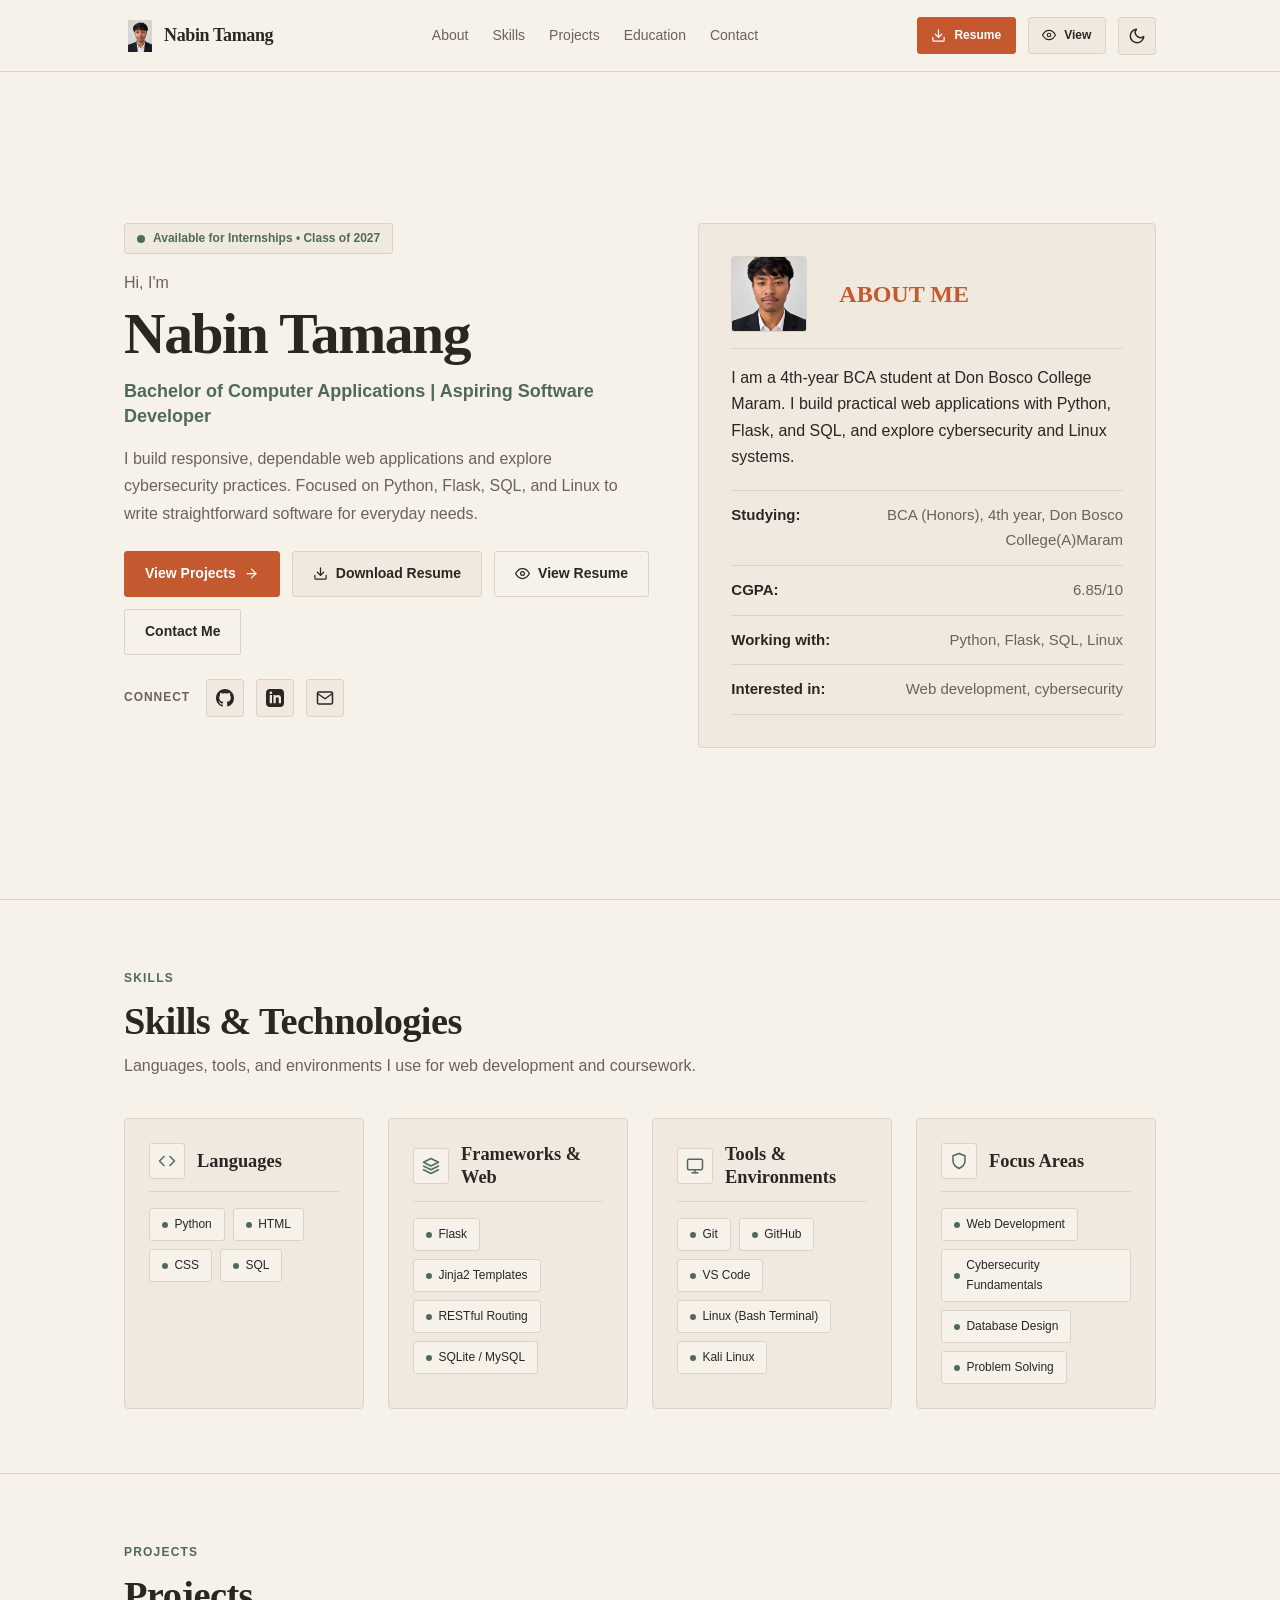
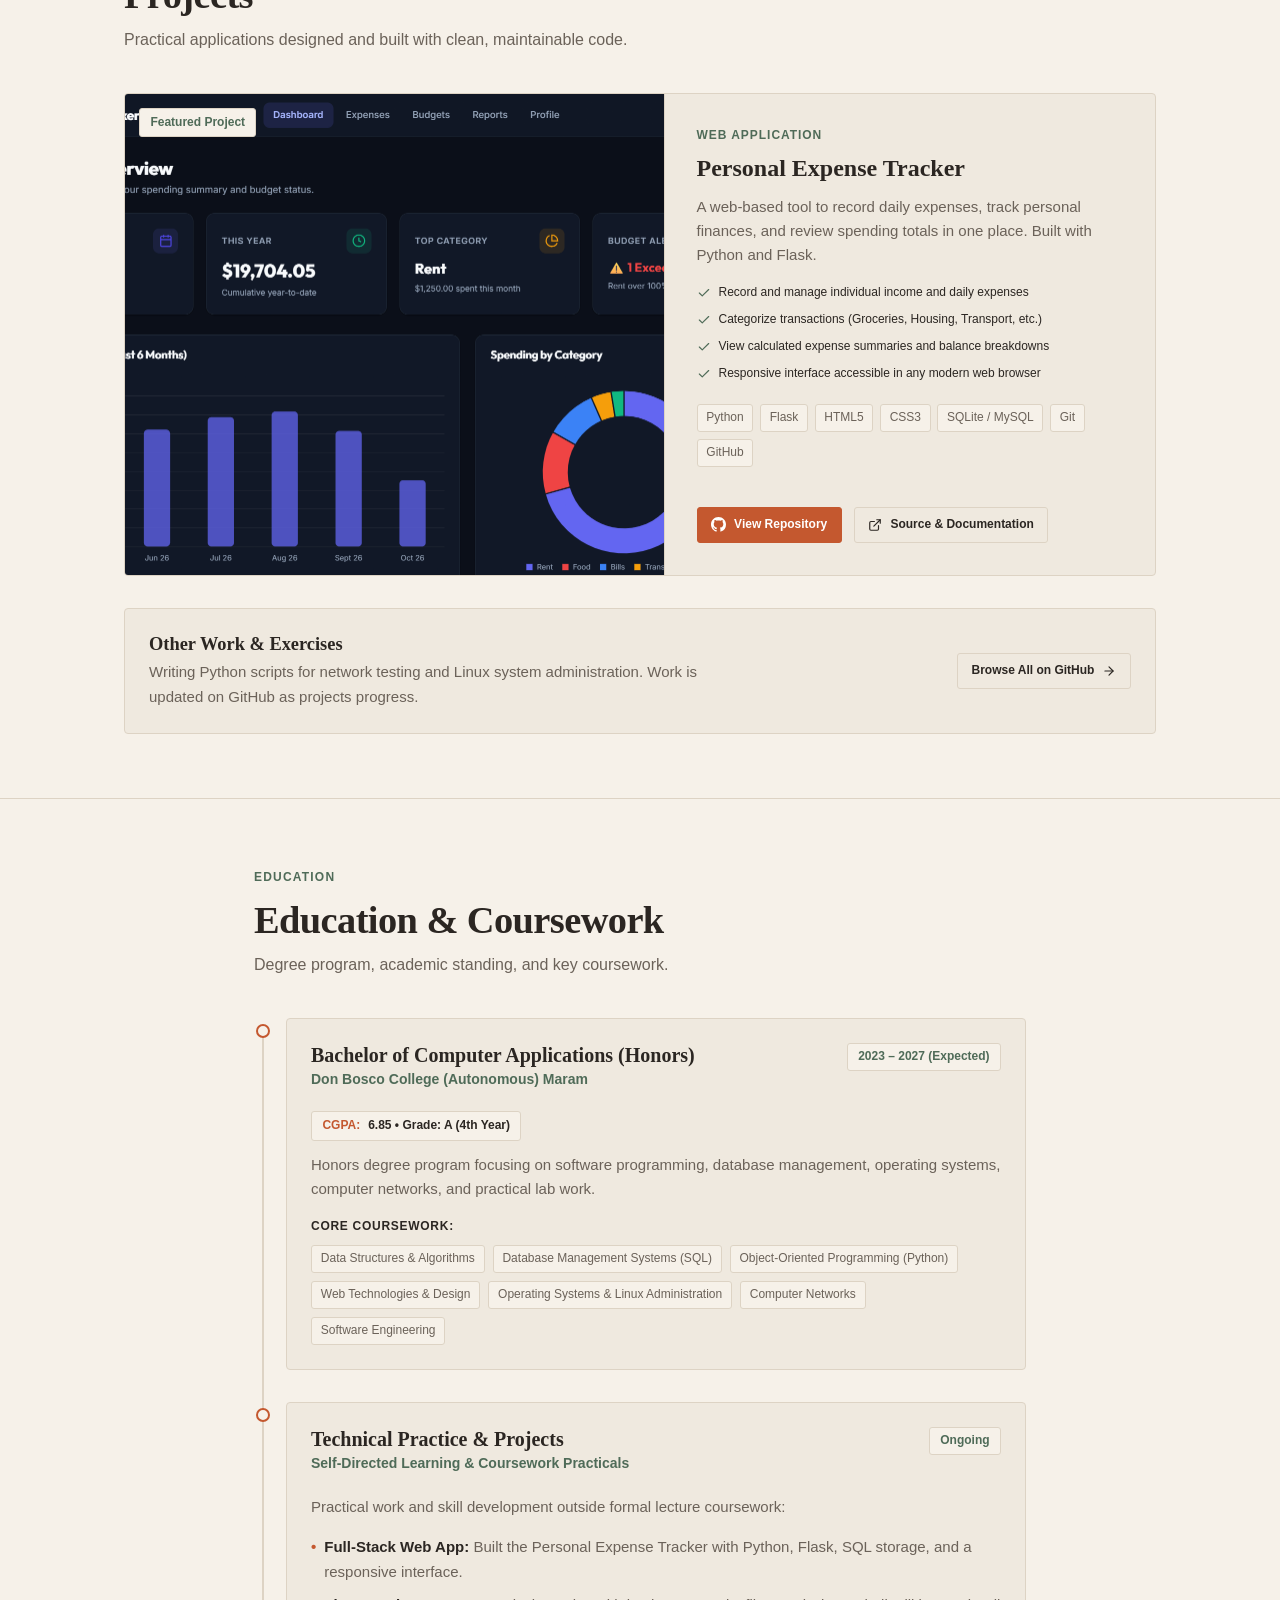
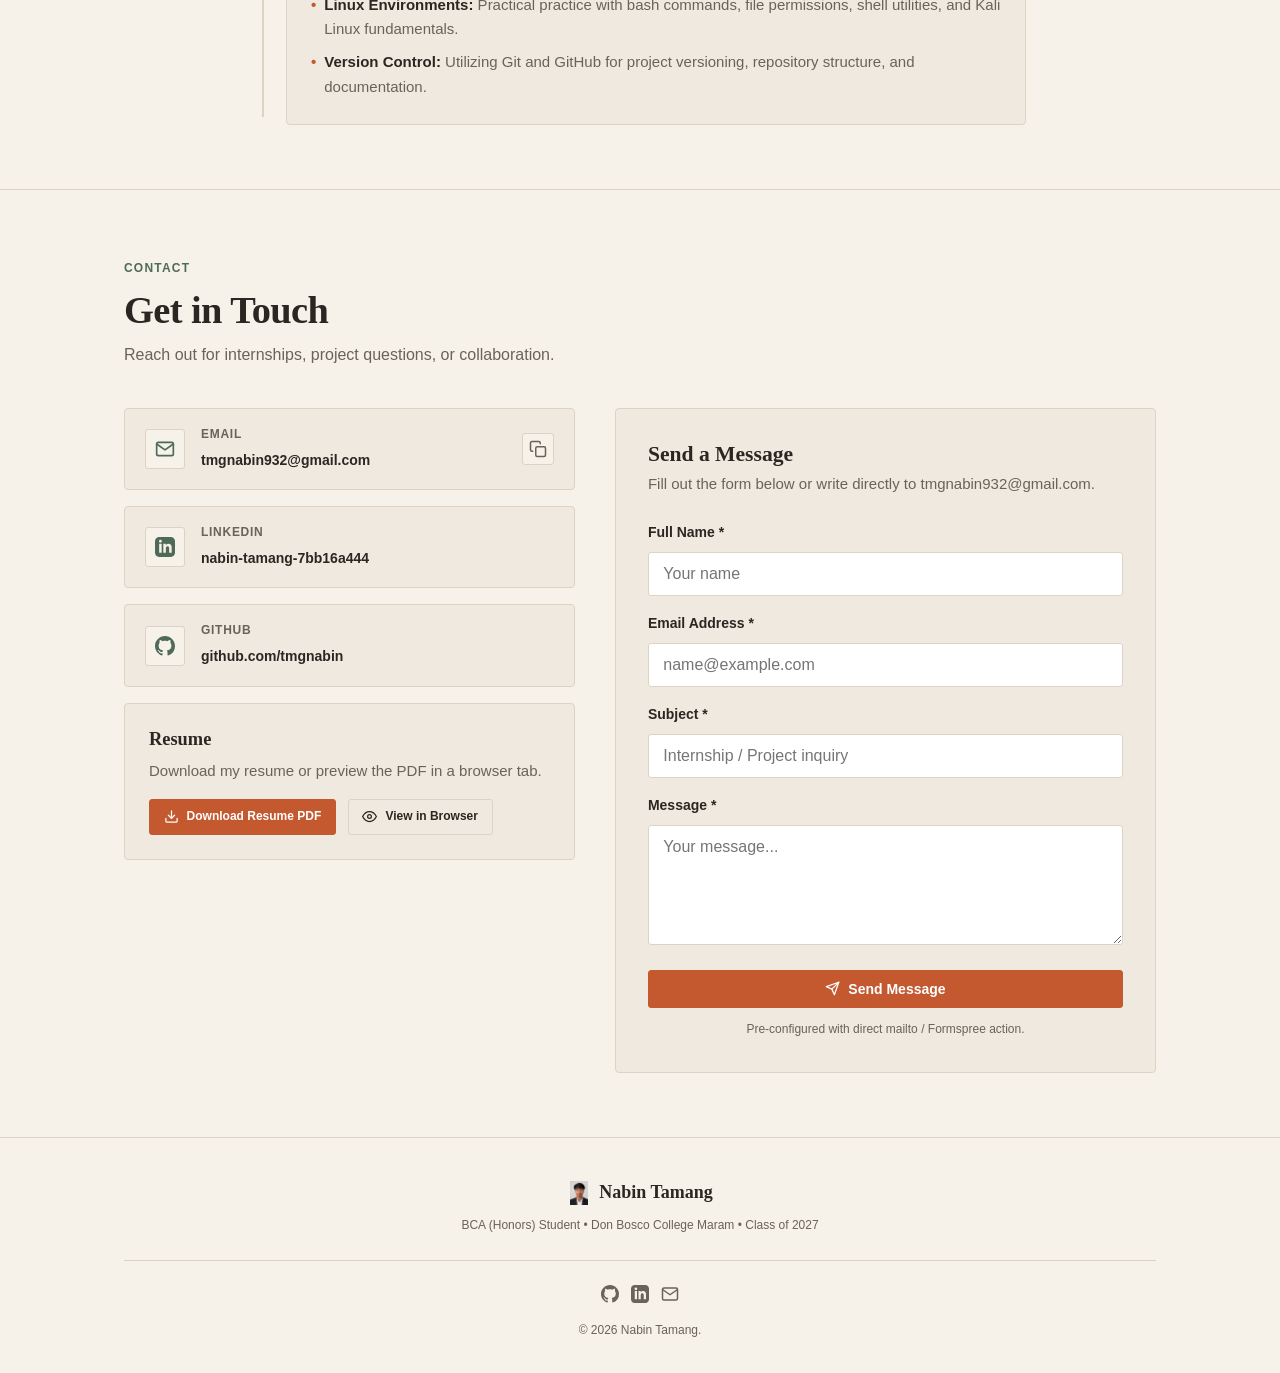
==== commit 8b193209: "changes in css index js and deleted server.js" ====
--- a/index.html
+++ b/index.html
@@ -56,6 +56,100 @@
 
 <body>
 
+  <!-- =================================================================
+       1. STICKY NAVBAR
+       ================================================================= -->
+  <header class="navbar" id="navbar">
+    <div class="container nav-container">
+      <a href="#hero" class="nav-logo" aria-label="Nabin Tamang Home">
+        <img src="assets/images/expense-tracker.svg" alt="" class="nav-logo-img" width="36" height="36">
+        <span>Nabin Tamang</span>
+      </a>
+
+      <!-- Desktop & Mobile Navigation Links -->
+      <nav aria-label="Main Navigation">
+        <ul class="nav-links" id="nav-links">
+          <li><a href="#about" class="nav-link">About</a></li>
+          <li><a href="#skills" class="nav-link">Skills</a></li>
+          <li><a href="#projects" class="nav-link">Projects</a></li>
+          <li><a href="#education" class="nav-link">Education</a></li>
+          <li><a href="#contact" class="nav-link">Contact</a></li>
+          <!-- Mobile Resume Actions -->
+          <li class="mobile-only" style="display: none;">
+            <a href="assets/resume.pdf" download="Nabin_Tamang_Resume.pdf" class="btn btn-primary btn-sm">
+              <svg width="16" height="16" viewBox="0 0 24 24" fill="none" stroke="currentColor" stroke-width="2"
+                stroke-linecap="round" stroke-linejoin="round">
+                <path d="M21 15v4a2 2 0 0 1-2 2H5a2 2 0 0 1-2-2v-4" />
+                <polyline points="7 10 12 15 17 10" />
+                <line x1="12" y1="15" x2="12" y2="3" />
+              </svg>
+              Download Resume
+            </a>
+          </li>
+        </ul>
+      </nav>
+
+      <!-- Nav Actions (Resume Buttons + Theme Toggle + Mobile Hamburger) -->
+      <div class="nav-actions">
+        <!-- Resume Actions (Desktop) -->
+        <a href="assets/resume.pdf" download="Nabin_Tamang_Resume.pdf" class="btn btn-primary btn-sm nav-resume-btn"
+          id="nav-download-resume-btn" title="Download Nabin's Resume">
+          <svg width="15" height="15" viewBox="0 0 24 24" fill="none" stroke="currentColor" stroke-width="2"
+            stroke-linecap="round" stroke-linejoin="round">
+            <path d="M21 15v4a2 2 0 0 1-2 2H5a2 2 0 0 1-2-2v-4" />
+            <polyline points="7 10 12 15 17 10" />
+            <line x1="12" y1="15" x2="12" y2="3" />
+          </svg>
+          <span>Resume</span>
+        </a>
+
+        <a href="assets/resume.pdf" target="_blank" rel="noopener noreferrer"
+          class="btn btn-secondary btn-sm nav-view-resume-btn" id="nav-view-resume-btn" title="View Resume in New Tab">
+          <svg width="14" height="14" viewBox="0 0 24 24" fill="none" stroke="currentColor" stroke-width="2"
+            stroke-linecap="round" stroke-linejoin="round">
+            <path d="M1 12s4-8 11-8 11 8 11 8-4 8-11 8-11-8-11-8z" />
+            <circle cx="12" cy="12" r="3" />
+          </svg>
+          <span>View</span>
+        </a>
+
+        <!-- Light / Dark Mode Toggle -->
+        <button type="button" class="theme-toggle" id="theme-toggle" aria-label="Toggle light and dark theme"
+          title="Toggle theme">
+          <!-- Sun Icon (shown in dark mode) -->
+          <svg class="icon-sun" viewBox="0 0 24 24" fill="none" stroke="currentColor" stroke-width="2"
+            stroke-linecap="round" stroke-linejoin="round">
+            <circle cx="12" cy="12" r="5"></circle>
+            <line x1="12" y1="1" x2="12" y2="3"></line>
+            <line x1="12" y1="21" x2="12" y2="23"></line>
+            <line x1="4.22" y1="4.22" x2="5.64" y2="5.64"></line>
+            <line x1="18.36" y1="18.36" x2="19.78" y2="19.78"></line>
+            <line x1="1" y1="12" x2="3" y2="12"></line>
+            <line x1="21" y1="12" x2="23" y2="12"></line>
+            <line x1="4.22" y1="19.78" x2="5.64" y2="18.36"></line>
+            <line x1="18.36" y1="5.64" x2="19.78" y2="4.22"></line>
+          </svg>
+          <!-- Moon Icon (shown in light mode) -->
+          <svg class="icon-moon" viewBox="0 0 24 24" fill="none" stroke="currentColor" stroke-width="2"
+            stroke-linecap="round" stroke-linejoin="round">
+            <path d="M21 12.79A9 9 0 1 1 11.21 3 7 7 0 0 0 21 12.79z"></path>
+          </svg>
+        </button>
+
+        <!-- Mobile Hamburger Toggle -->
+        <button type="button" class="nav-toggle" id="nav-toggle" aria-label="Toggle navigation menu"
+          aria-expanded="false" aria-controls="nav-links">
+          <svg viewBox="0 0 24 24" fill="none" stroke="currentColor" stroke-width="2" stroke-linecap="round"
+            stroke-linejoin="round">
+            <line x1="3" y1="12" x2="21" y2="12" id="nav-line-mid"></line>
+            <line x1="3" y1="6" x2="21" y2="6" id="nav-line-top"></line>
+            <line x1="3" y1="18" x2="21" y2="18" id="nav-line-bot"></line>
+          </svg>
+        </button>
+      </div>
+    </div>
+  </header>
+
   <main>
     <!-- =================================================================
          2. HERO & ABOUT ME SECTION
@@ -138,8 +232,9 @@
               </svg>
             </a>
 
-            <a href="mailto:tmgnabin932@gmail.com" class="social-link" id="hero-email-link"
-              aria-label="Email Nabin Tamang" title="tmgnabin932@gmail.com">
+            <a href="https://mail.google.com/mail/?view=cm&fs=1&to=tmgnabin932@gmail.com" target="_blank"
+              rel="noopener noreferrer" class="social-link" id="hero-email-link" aria-label="Email Nabin Tamang"
+              title="Email: tmgnabin932@gmail.com">
               <svg viewBox="0 0 24 24" fill="none" stroke="currentColor" stroke-width="2" stroke-linecap="round"
                 stroke-linejoin="round">
                 <path d="M4 4h16c1.1 0 2 .9 2 2v12c0 1.1-.9 2-2 2H4c-1.1 0-2-.9-2-2V6c0-1.1.9-2 2-2z"></path>
@@ -524,8 +619,9 @@
               </div>
               <div class="contact-card-details">
                 <div class="contact-card-label">Email</div>
-                <a href="mailto:tmgnabin932@gmail.com" class="contact-card-value"
-                  id="contact-email-link">tmgnabin932@gmail.com</a>
+                <a href="https://mail.google.com/mail/?view=cm&fs=1&to=tmgnabin932@gmail.com" target="_blank"
+                  rel="noopener noreferrer" class="contact-card-value" id="contact-email-link"
+                  title="Send email via Gmail">tmgnabin932@gmail.com</a>
               </div>
               <button type="button" class="copy-btn" id="copy-email-btn" title="Copy email address to clipboard"
                 aria-label="Copy email address">
@@ -649,44 +745,45 @@
   <footer class="footer" id="footer">
     <div class="container">
       <div class="footer-top">
+        <div class="footer-logo">
+          <img src="assets/images/expense-tracker.svg" alt="" class="footer-logo-img" width="24" height="24">
+          <span>Nabin Tamang</span>
+        </div>
+        <div class="footer-tagline">BCA (Honors) Student &bull; Don Bosco College Maram &bull; Class of 2027</div>
+      </div>
+
+      <div class="footer-bottom">
+        <div class="footer-socials">
+          <a href="https://github.com/tmgnabin" target="_blank" rel="noopener noreferrer" class="footer-social-icon"
+            aria-label="GitHub">
+            <svg width="18" height="18" viewBox="0 0 24 24" fill="currentColor">
+              <path
+                d="M12 0C5.37 0 0 5.37 0 12c0 5.31 3.435 9.795 8.205 11.385.6.105.825-.255.825-.57 0-.285-.015-1.23-.015-2.235-3.015.555-3.795-.735-4.035-1.41-.135-.345-.72-1.41-1.23-1.695-.42-.225-1.02-.78-.015-.795.945-.015 1.62.87 1.845 1.23 1.08 1.815 2.805 1.305 3.495.99.105-.78.42-1.305.765-1.605-2.67-.3-5.46-1.335-5.46-5.925 0-1.305.465-2.385 1.23-3.225-.12-.3-.54-1.53.12-3.18 0 0 1.005-.315 3.3 1.23.96-.27 1.98-.405 3-.405s2.04.135 3 .405c2.295-1.56 3.3-1.23 3.3-1.23.66 1.65.24 2.88.12 3.18.765.84 1.23 1.905 1.23 3.225 0 4.605-2.805 5.625-5.475 5.925.435.375.81 1.095.81 2.22 0 1.605-.015 2.895-.015 3.3 0 .315.225.69.825.57A12.02 12.02 0 0024 12c0-6.63-5.37-12-12-12z" />
+            </svg>
+          </a>
+          <a href="https://www.linkedin.com/in/nabin-tamang-7bb16a444" target="_blank" rel="noopener noreferrer"
+            class="footer-social-icon" aria-label="LinkedIn">
+            <svg width="18" height="18" viewBox="0 0 24 24" fill="currentColor">
+              <path
+                d="M19 0h-14c-2.761 0-5 2.239-5 5v14c0 2.761 2.239 5 5 5h14c2.762 0 5-2.239 5-5v-14c0-2.761-2.238-5-5-5zm-11 19h-3v-11h3v11zm-1.5-12.268c-.966 0-1.75-.79-1.75-1.764s.784-1.764 1.75-1.764 1.75.79 1.75 1.764-.783 1.764-1.75 1.764zm13.5 12.268h-3v-5.604c0-3.368-4-3.113-4 0v5.604h-3v-11h3v1.765c1.396-2.586 7-2.777 7 2.476v6.759z" />
+            </svg>
+          </a>
+          <a href="https://mail.google.com/mail/?view=cm&fs=1&to=tmgnabin932@gmail.com" target="_blank"
+            rel="noopener noreferrer" class="footer-social-icon" aria-label="Email"
+            title="Email: tmgnabin932@gmail.com">
+            <svg width="18" height="18" viewBox="0 0 24 24" fill="none" stroke="currentColor" stroke-width="2"
+              stroke-linecap="round" stroke-linejoin="round">
+              <path d="M4 4h16c1.1 0 2 .9 2 2v12c0 1.1-.9 2-2 2H4c-1.1 0-2-.9-2-2V6c0-1.1.9-2 2-2z"></path>
+              <polyline points="22,6 12,13 2,6"></polyline>
+            </svg>
+          </a>
+        </div>
+
         <div>
-          <div class="footer-logo">
-            <img src="assets/images/expense-tracker.svg" alt="" class="footer-logo-img" width="24" height="24">
-            <span>Nabin Tamang</span>
-          </div>
-          <div class="footer-tagline">BCA (Honors) Student &bull; Don Bosco College Maram &bull; Class of 2027</div>
-
-
-          <div class="footer-bottom">
-            <div>
-              &copy; <span id="current-year">2026</span> Nabin Tamang.
-            </div>
-
-            <div class="footer-socials">
-              <a href="https://github.com/tmgnabin" target="_blank" rel="noopener noreferrer" class="footer-social-icon"
-                aria-label="GitHub">
-                <svg width="18" height="18" viewBox="0 0 24 24" fill="currentColor">
-                  <path
-                    d="M12 0C5.37 0 0 5.37 0 12c0 5.31 3.435 9.795 8.205 11.385.6.105.825-.255.825-.57 0-.285-.015-1.23-.015-2.235-3.015.555-3.795-.735-4.035-1.41-.135-.345-.72-1.41-1.23-1.695-.42-.225-1.02-.78-.015-.795.945-.015 1.62.87 1.845 1.23 1.08 1.815 2.805 1.305 3.495.99.105-.78.42-1.305.765-1.605-2.67-.3-5.46-1.335-5.46-5.925 0-1.305.465-2.385 1.23-3.225-.12-.3-.54-1.53.12-3.18 0 0 1.005-.315 3.3 1.23.96-.27 1.98-.405 3-.405s2.04.135 3 .405c2.295-1.56 3.3-1.23 3.3-1.23.66 1.65.24 2.88.12 3.18.765.84 1.23 1.905 1.23 3.225 0 4.605-2.805 5.625-5.475 5.925.435.375.81 1.095.81 2.22 0 1.605-.015 2.895-.015 3.3 0 .315.225.69.825.57A12.02 12.02 0 0024 12c0-6.63-5.37-12-12-12z" />
-                </svg>
-              </a>
-              <a href="https://www.linkedin.com/in/nabin-tamang-7bb16a444" target="_blank" rel="noopener noreferrer"
-                class="footer-social-icon" aria-label="LinkedIn">
-                <svg width="18" height="18" viewBox="0 0 24 24" fill="currentColor">
-                  <path
-                    d="M19 0h-14c-2.761 0-5 2.239-5 5v14c0 2.761 2.239 5 5 5h14c2.762 0 5-2.239 5-5v-14c0-2.761-2.238-5-5-5zm-11 19h-3v-11h3v11zm-1.5-12.268c-.966 0-1.75-.79-1.75-1.764s.784-1.764 1.75-1.764 1.75.79 1.75 1.764-.783 1.764-1.75 1.764zm13.5 12.268h-3v-5.604c0-3.368-4-3.113-4 0v5.604h-3v-11h3v1.765c1.396-2.586 7-2.777 7 2.476v6.759z" />
-                </svg>
-              </a>
-              <a href="mailto:tmgnabin932@gmail.com" class="footer-social-icon" aria-label="Email">
-                <svg width="18" height="18" viewBox="0 0 24 24" fill="none" stroke="currentColor" stroke-width="2"
-                  stroke-linecap="round" stroke-linejoin="round">
-                  <path d="M4 4h16c1.1 0 2 .9 2 2v12c0 1.1-.9 2-2 2H4c-1.1 0-2-.9-2-2V6c0-1.1.9-2 2-2z"></path>
-                  <polyline points="22,6 12,13 2,6"></polyline>
-                </svg>
-              </a>
-            </div>
-          </div>
-        </div>
+          &copy; <span id="current-year">2026</span> Nabin Tamang.
+        </div>
+      </div>
+    </div>
   </footer>
 
   <!-- Back to Top Button -->
--- a/css/style.css
+++ b/css/style.css
@@ -72,6 +72,7 @@
 
   /* Layout & Geometry */
   --container-max-w: 1080px;
+  --navbar-height: 72px;
   --radius-sm: 3px;
   --radius-md: 4px;
   --radius-lg: 6px;
@@ -96,7 +97,7 @@
   --bg-tertiary: #302B26;
   --bg-card: #1C1917;
   --bg-card-hover: #26221E;
-  --bg-glass: var(--background);
+  --bg-glass: rgba(28, 25, 23, 0.92);
 
   --text-primary: var(--text);
   --text-secondary: var(--muted-text);
@@ -130,6 +131,7 @@
 
 html {
   scroll-behavior: smooth;
+  scroll-padding-top: var(--navbar-height);
   font-size: 16px;
   -webkit-text-size-adjust: 100%;
 }
@@ -191,6 +193,7 @@
 }
 
 .section {
+  scroll-margin-top: var(--navbar-height);
   padding-top: var(--space-16);
   padding-bottom: var(--space-16);
   border-bottom: 1px solid var(--borders);
@@ -307,11 +310,157 @@
 }
 
 /* -------------------------------------------------------------------
-   3. HERO & ABOUT ME SECTION
+   3. STICKY NAVBAR
+   ------------------------------------------------------------------- */
+.navbar {
+  position: sticky;
+  top: 0;
+  left: 0;
+  right: 0;
+  height: var(--navbar-height);
+  background-color: var(--bg-glass);
+  backdrop-filter: blur(12px);
+  -webkit-backdrop-filter: blur(12px);
+  border-bottom: 1px solid var(--borders);
+  z-index: 1000;
+  transition: background-color var(--transition-normal), border-color var(--transition-normal);
+}
+
+.nav-container {
+  display: flex;
+  align-items: center;
+  justify-content: space-between;
+  height: 100%;
+}
+
+.nav-logo {
+  display: flex;
+  align-items: center;
+  gap: var(--space-2);
+  font-family: var(--font-heading);
+  font-size: var(--text-lg);
+  font-weight: 700;
+  letter-spacing: -0.02em;
+  color: var(--text);
+}
+
+.nav-logo-img {
+  width: 32px;
+  height: 32px;
+  border-radius: var(--radius-sm);
+}
+
+.nav-links {
+  display: flex;
+  align-items: center;
+  gap: var(--space-6);
+  list-style: none;
+}
+
+.nav-link {
+  font-size: var(--text-sm);
+  font-weight: 500;
+  color: var(--muted-text);
+  position: relative;
+  padding: 0.4rem 0;
+  transition: color var(--transition-fast);
+}
+
+.nav-link::after {
+  content: '';
+  position: absolute;
+  bottom: 0;
+  left: 0;
+  width: 0%;
+  height: 2px;
+  background-color: var(--accent);
+  transition: width var(--transition-fast);
+  border-radius: var(--radius-full);
+}
+
+.nav-link:hover,
+.nav-link.active {
+  color: var(--text);
+}
+
+.nav-link:hover::after,
+.nav-link.active::after {
+  width: 100%;
+}
+
+.nav-actions {
+  display: flex;
+  align-items: center;
+  gap: var(--space-3);
+}
+
+.nav-resume-btn,
+.nav-view-resume-btn {
+  display: inline-flex;
+  align-items: center;
+}
+
+/* Theme Toggle Button */
+.theme-toggle {
+  background-color: var(--bg-secondary);
+  border: 1px solid var(--borders);
+  color: var(--text);
+  width: 38px;
+  height: 38px;
+  border-radius: var(--radius-sm);
+  display: inline-flex;
+  align-items: center;
+  justify-content: center;
+  cursor: pointer;
+  transition: var(--transition-fast);
+}
+
+.theme-toggle:hover {
+  border-color: var(--accent);
+  color: var(--accent);
+  background-color: var(--background);
+}
+
+.theme-toggle svg {
+  width: 18px;
+  height: 18px;
+}
+
+[data-theme="dark"] .icon-moon {
+  display: none;
+}
+[data-theme="dark"] .icon-sun {
+  display: block;
+}
+[data-theme="light"] .icon-sun {
+  display: none;
+}
+[data-theme="light"] .icon-moon {
+  display: block;
+}
+
+/* Mobile Nav Toggle Button */
+.nav-toggle {
+  display: none;
+  background: none;
+  border: none;
+  color: var(--text);
+  cursor: pointer;
+  padding: var(--space-2);
+}
+
+.nav-toggle svg {
+  width: 24px;
+  height: 24px;
+}
+
+/* -------------------------------------------------------------------
+   4. HERO & ABOUT ME SECTION
    ------------------------------------------------------------------- */
 .hero {
-  padding-top: var(--space-12);
+  padding-top: calc(var(--space-12) + 1rem);
   padding-bottom: var(--space-16);
+  min-height: calc(100vh - var(--navbar-height));
   display: flex;
   align-items: center;
 }
@@ -1080,10 +1229,11 @@
 
 .footer-top {
   display: flex;
-  justify-content: space-between;
-  align-items: center;
-  flex-wrap: wrap;
-  gap: var(--space-6);
+  flex-direction: column;
+  align-items: center;
+  justify-content: center;
+  text-align: center;
+  gap: var(--space-2);
   padding-bottom: var(--space-6);
   border-bottom: 1px solid var(--borders);
 }
@@ -1091,6 +1241,7 @@
 .footer-logo {
   display: flex;
   align-items: center;
+  justify-content: center;
   gap: var(--space-2);
   font-family: var(--font-heading);
   font-size: var(--text-lg);
@@ -1106,14 +1257,17 @@
 .footer-tagline {
   font-size: var(--text-xs);
   color: var(--muted-text);
-  margin-top: var(--space-1);
+  text-align: center;
 }
 
 .footer-nav {
   display: flex;
+  align-items: center;
+  justify-content: center;
   gap: var(--space-5);
   list-style: none;
   flex-wrap: wrap;
+  margin-top: var(--space-2);
 }
 
 .footer-nav a {
@@ -1127,10 +1281,11 @@
 
 .footer-bottom {
   display: flex;
-  justify-content: space-between;
-  align-items: center;
-  flex-wrap: wrap;
-  gap: var(--space-4);
+  flex-direction: column;
+  align-items: center;
+  justify-content: center;
+  text-align: center;
+  gap: 0.75rem;
   padding-top: var(--space-6);
   font-size: var(--text-xs);
   color: var(--muted-text);
@@ -1138,6 +1293,8 @@
 
 .footer-socials {
   display: flex;
+  align-items: center;
+  justify-content: center;
   gap: var(--space-3);
 }
 
@@ -1234,21 +1391,42 @@
 }
 
 @media (max-width: 768px) {
+  .nav-links {
+    position: fixed;
+    top: var(--navbar-height);
+    left: 0;
+    right: 0;
+    background-color: var(--background);
+    border-bottom: 1px solid var(--borders);
+    flex-direction: column;
+    align-items: flex-start;
+    padding: var(--space-6);
+    gap: var(--space-4);
+    transform: translateY(-120%);
+    opacity: 0;
+    pointer-events: none;
+    transition: transform var(--transition-normal), opacity var(--transition-normal);
+    box-shadow: 0 4px 12px rgba(0, 0, 0, 0.08);
+    z-index: 999;
+  }
+
+  .nav-links.open {
+    transform: translateY(0);
+    opacity: 1;
+    pointer-events: auto;
+  }
+
+  .nav-toggle {
+    display: flex;
+    align-items: center;
+    justify-content: center;
+  }
+
   .hero-name {
     font-size: 2.4rem;
   }
 
   .upcoming-projects-banner {
-    flex-direction: column;
-    align-items: flex-start;
-  }
-
-  .footer-top {
-    flex-direction: column;
-    align-items: flex-start;
-  }
-
-  .footer-bottom {
     flex-direction: column;
     align-items: flex-start;
   }
@@ -1288,3 +1466,15 @@
     width: 100%;
   }
 }
+
+@media (max-width: 600px) {
+  .nav-view-resume-btn {
+    display: none;
+  }
+}
+
+@media (max-width: 440px) {
+  .nav-resume-btn {
+    display: none;
+  }
+}
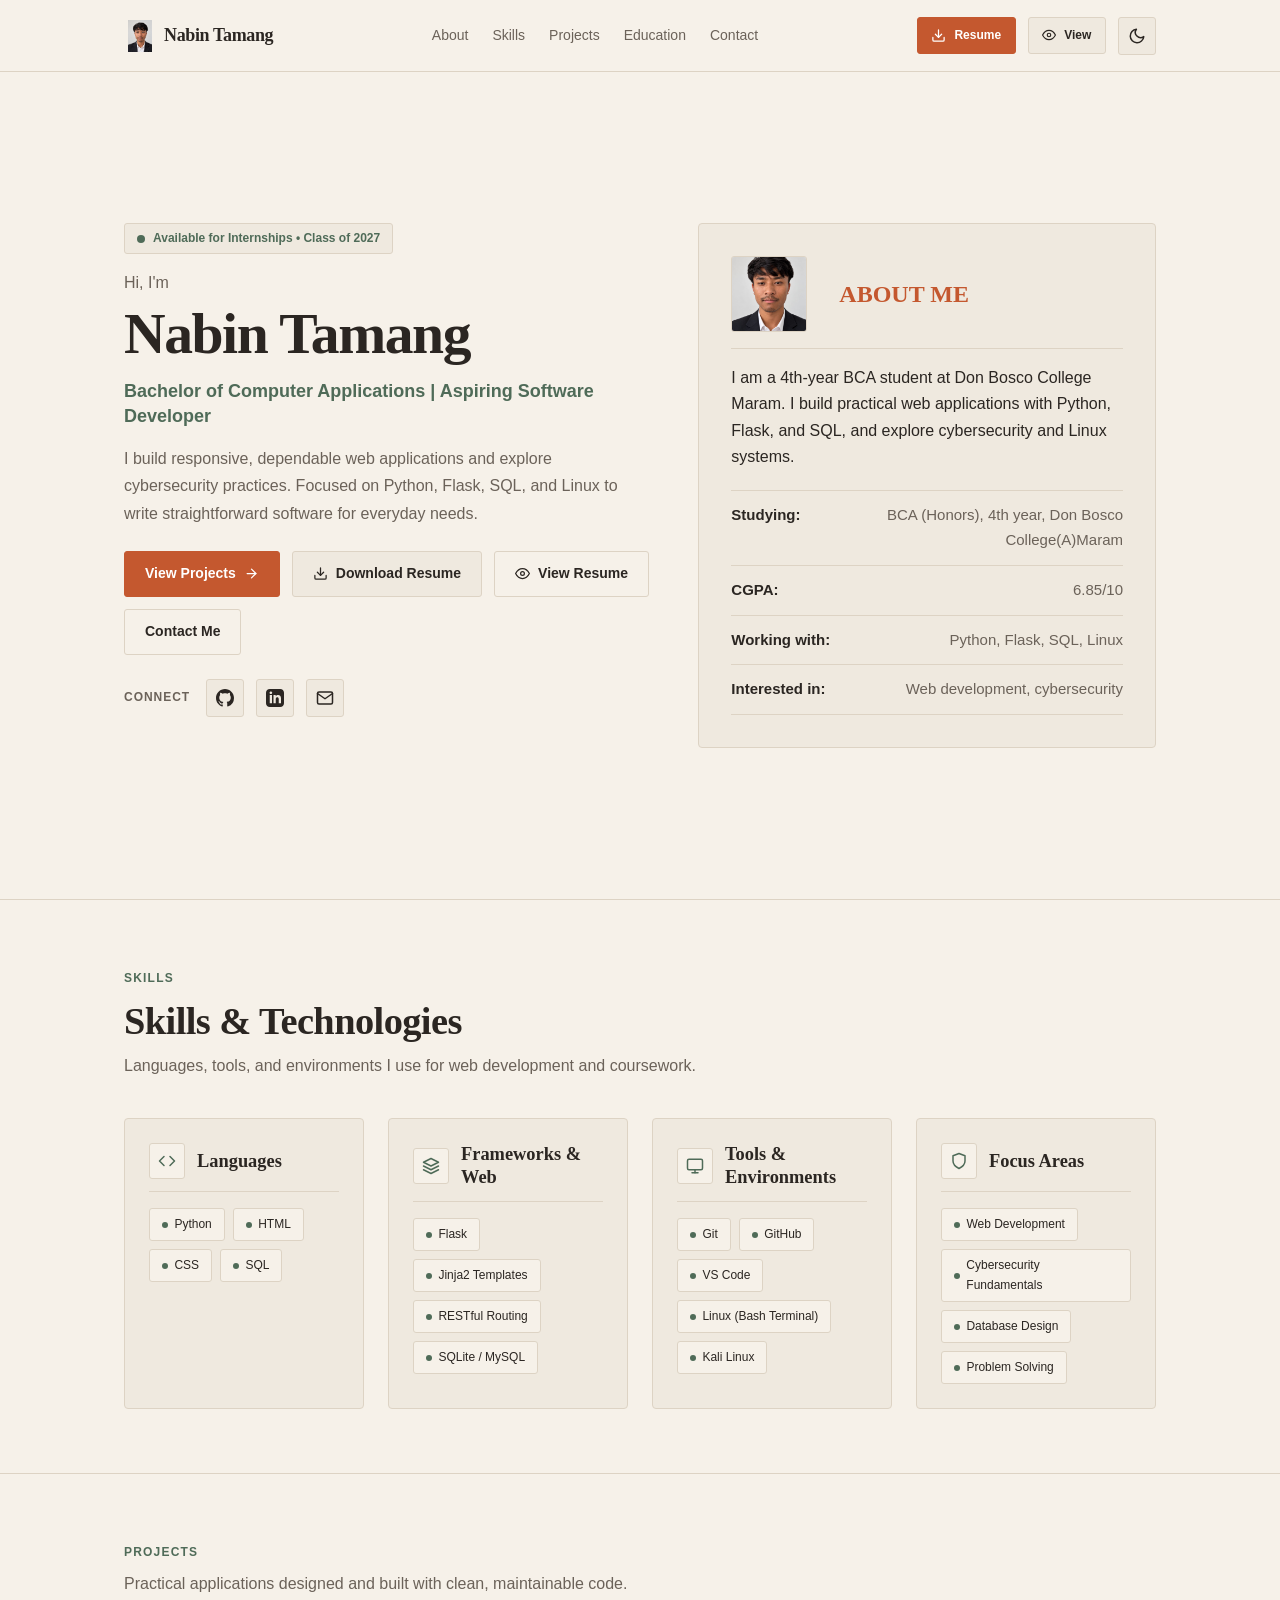
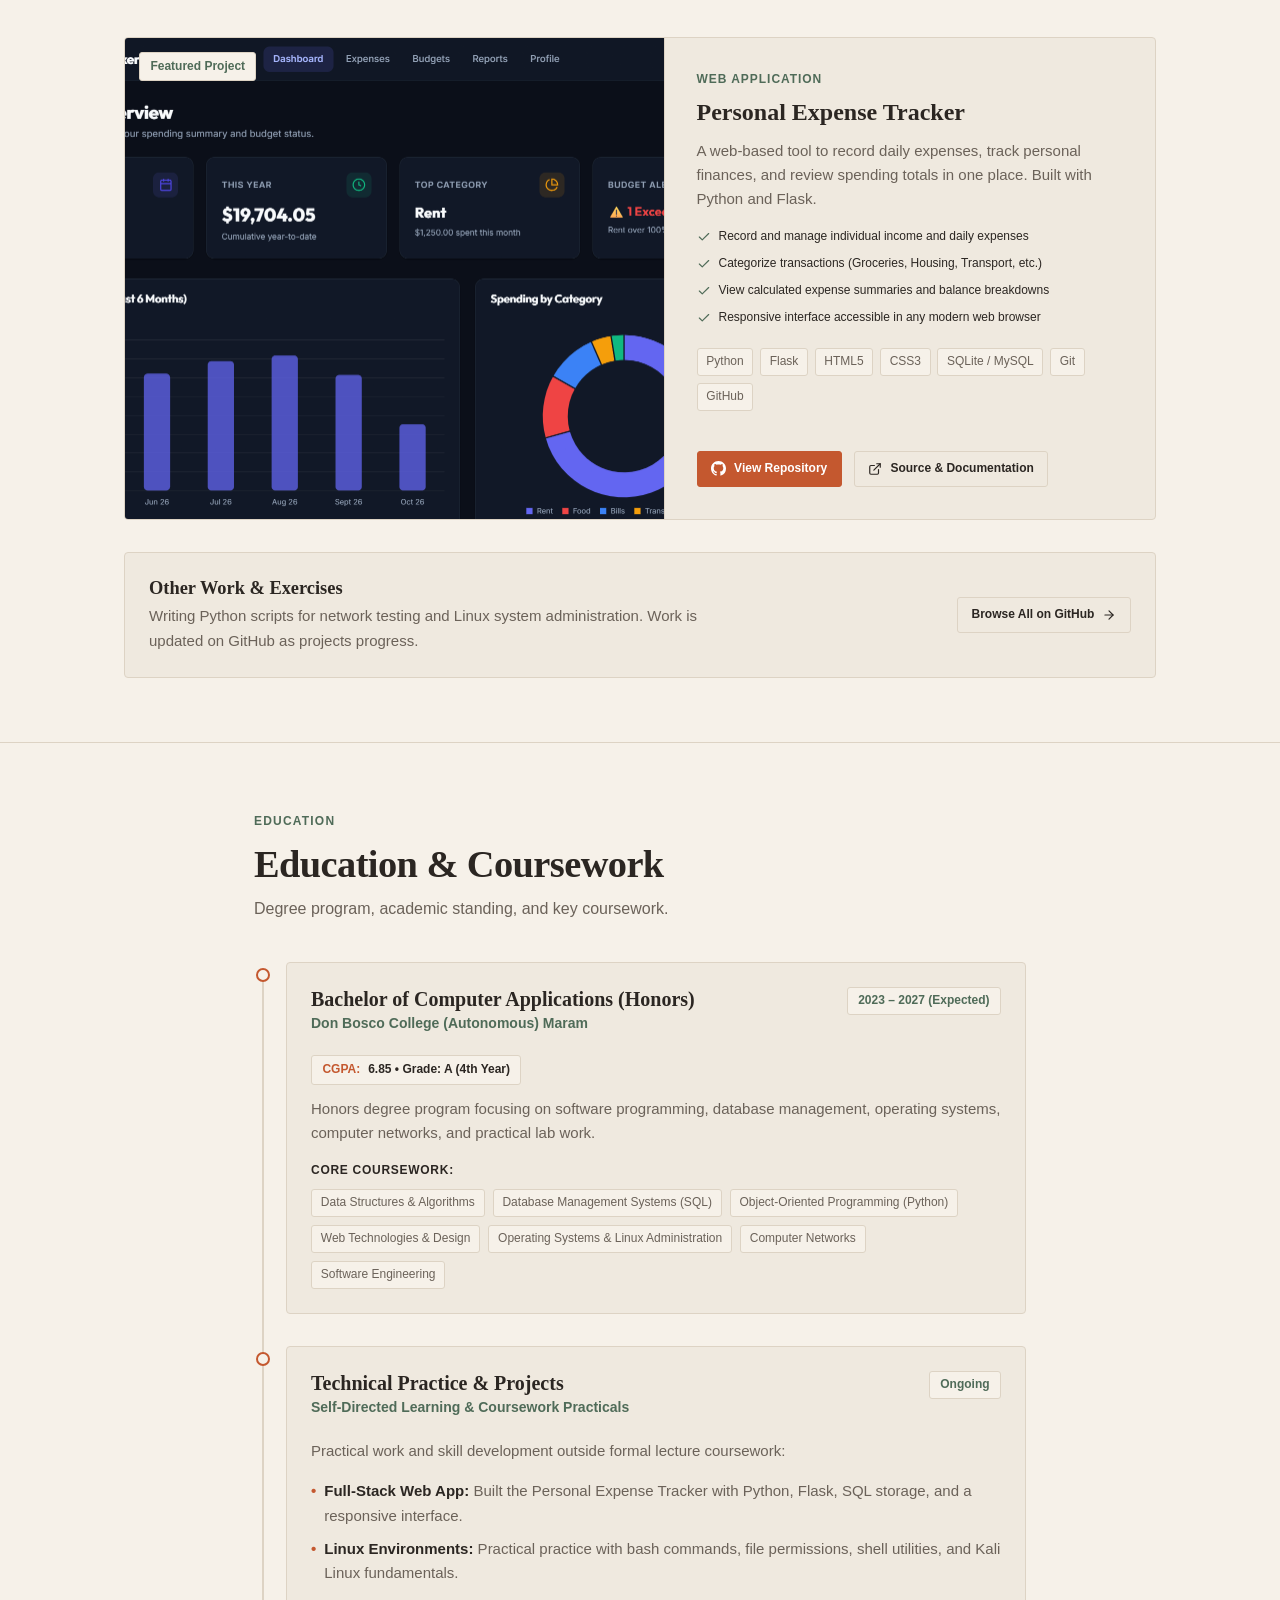
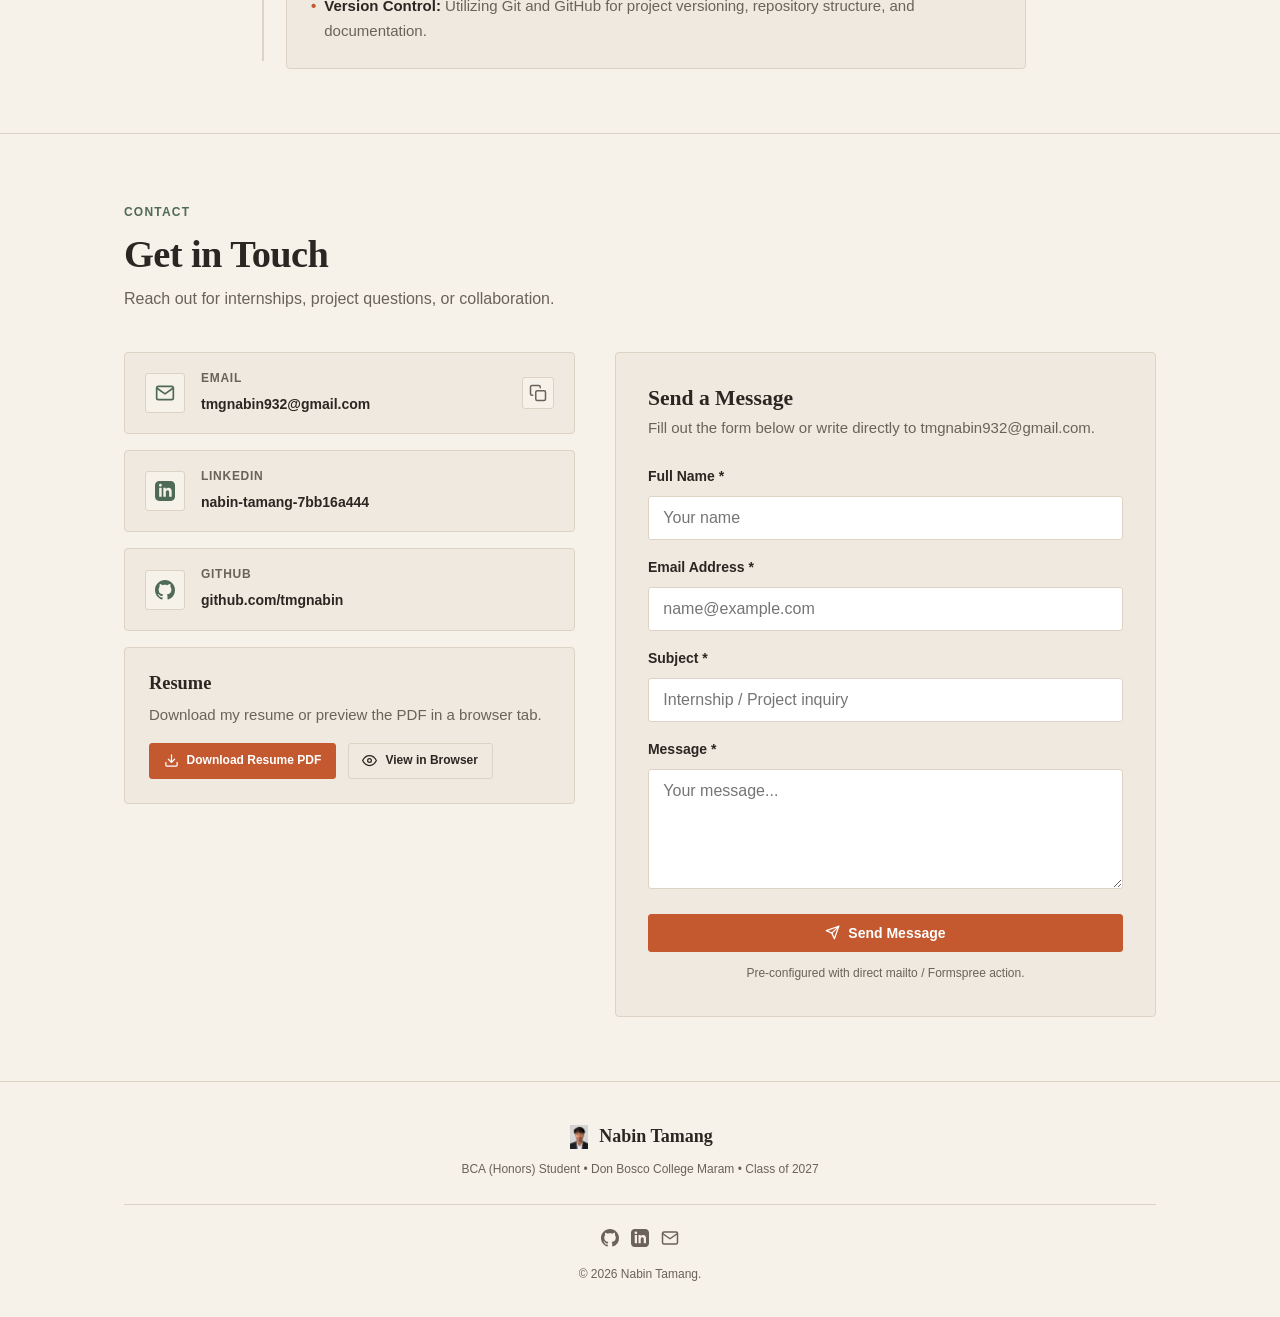
==== commit e558c795: "changing some fonts" ====
--- a/index.html
+++ b/index.html
@@ -394,7 +394,7 @@
       <div class="container">
         <div class="section-header reveal">
           <span class="section-tag">Projects</span>
-          <h2 class="section-title">Projects</h2>
+
           <p class="section-desc">Practical applications designed and built with clean, maintainable code.</p>
         </div>
 
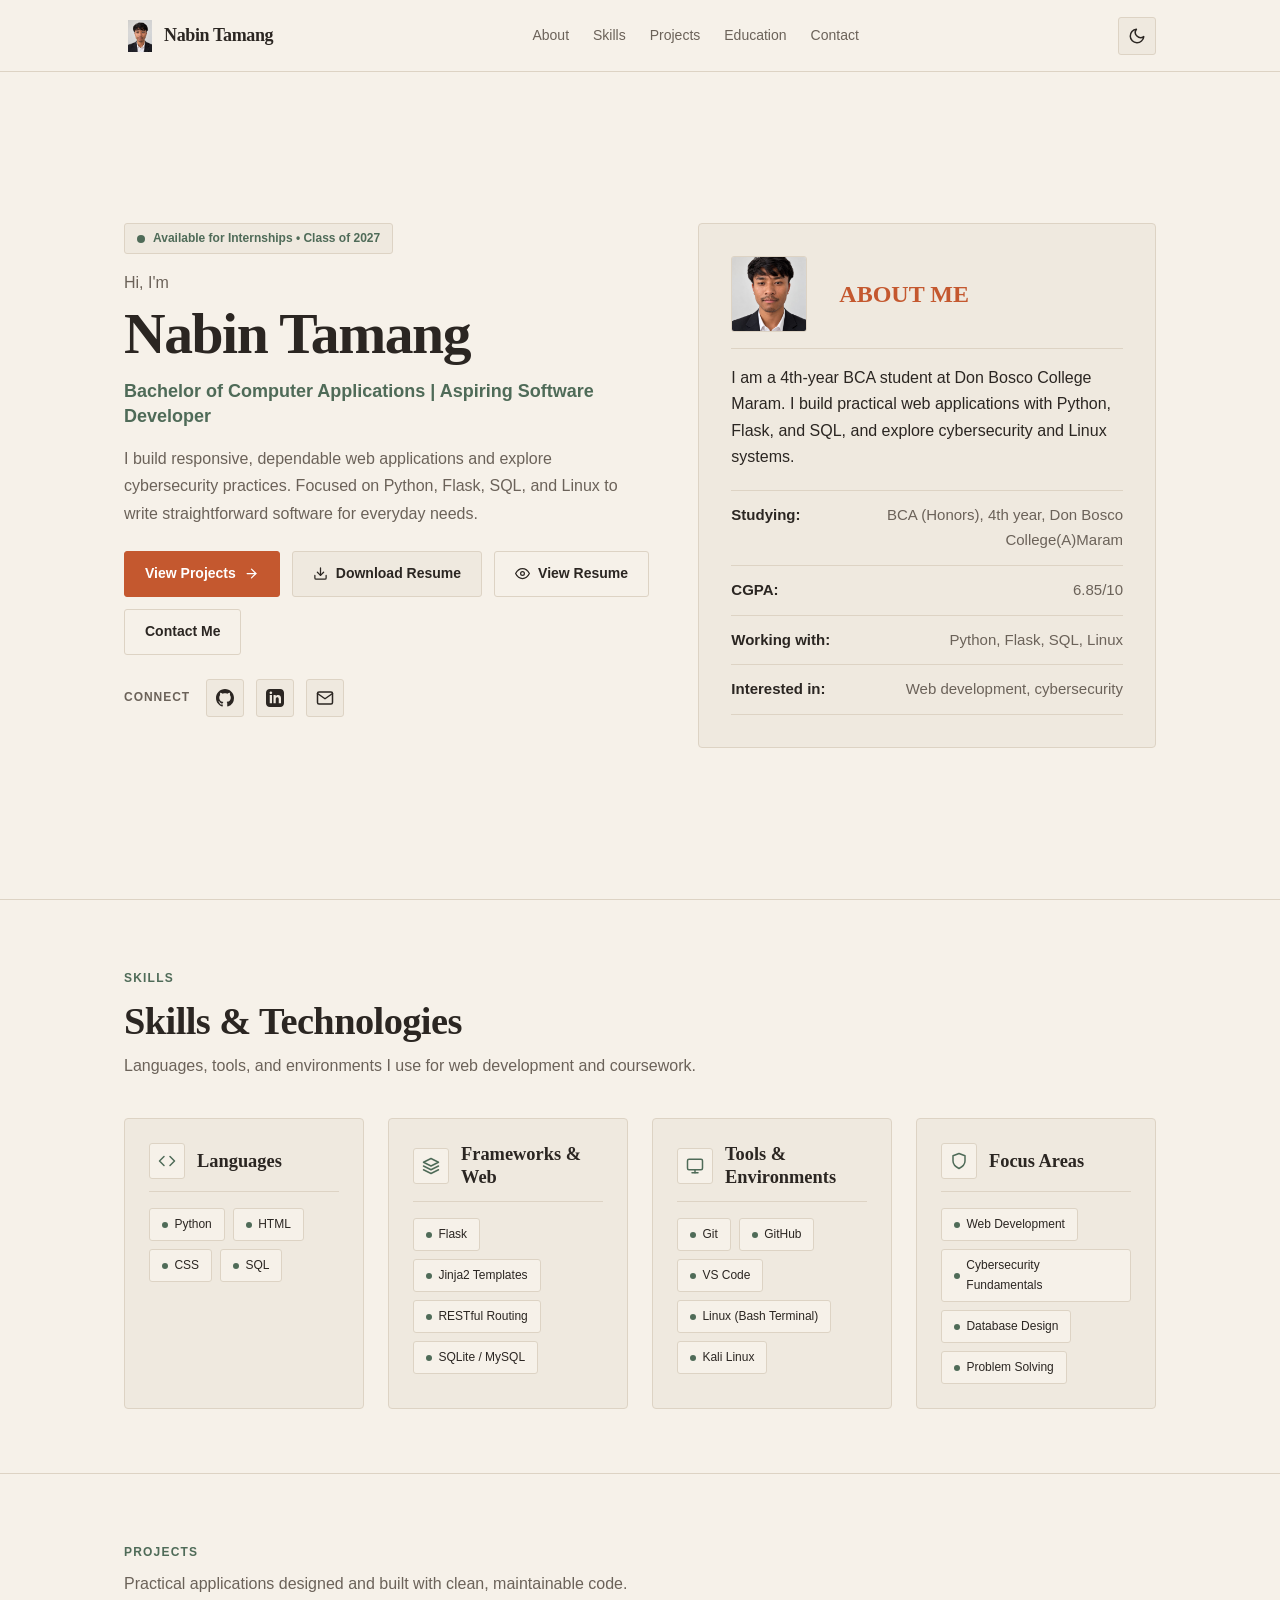
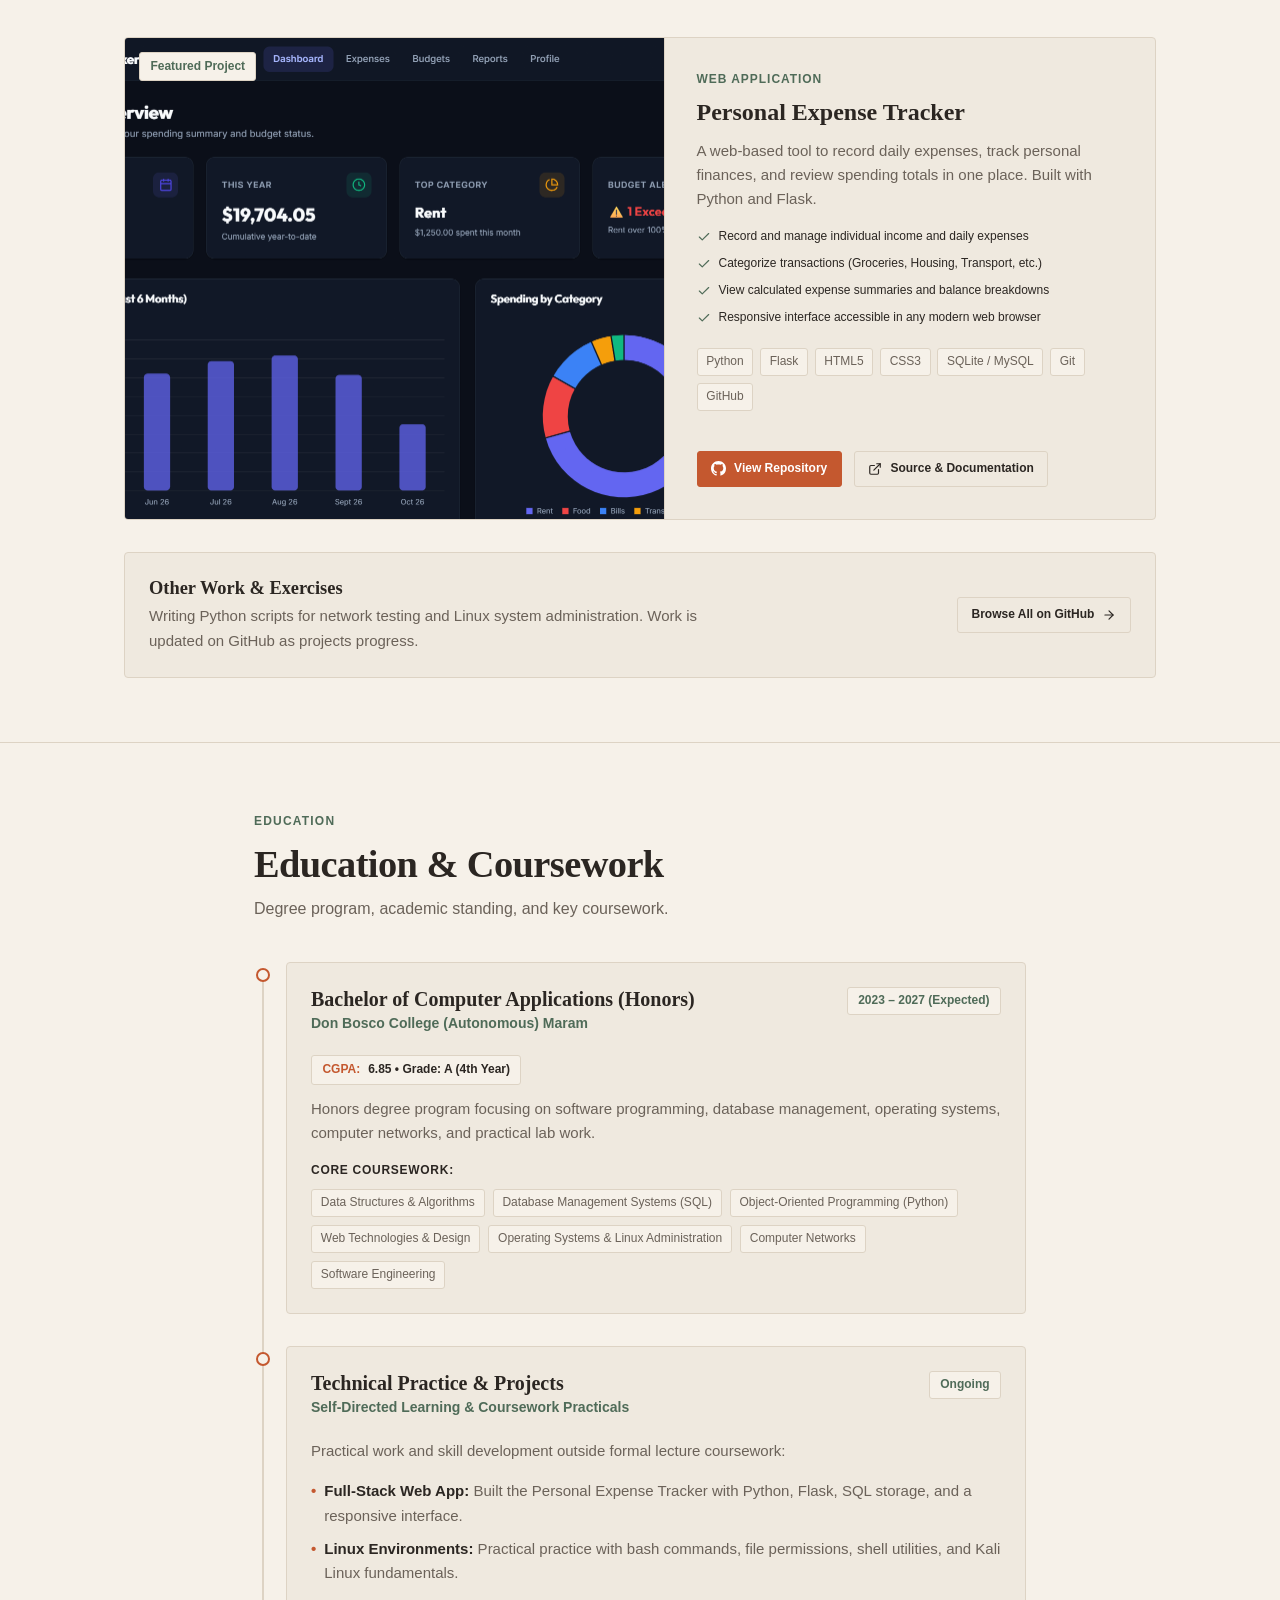
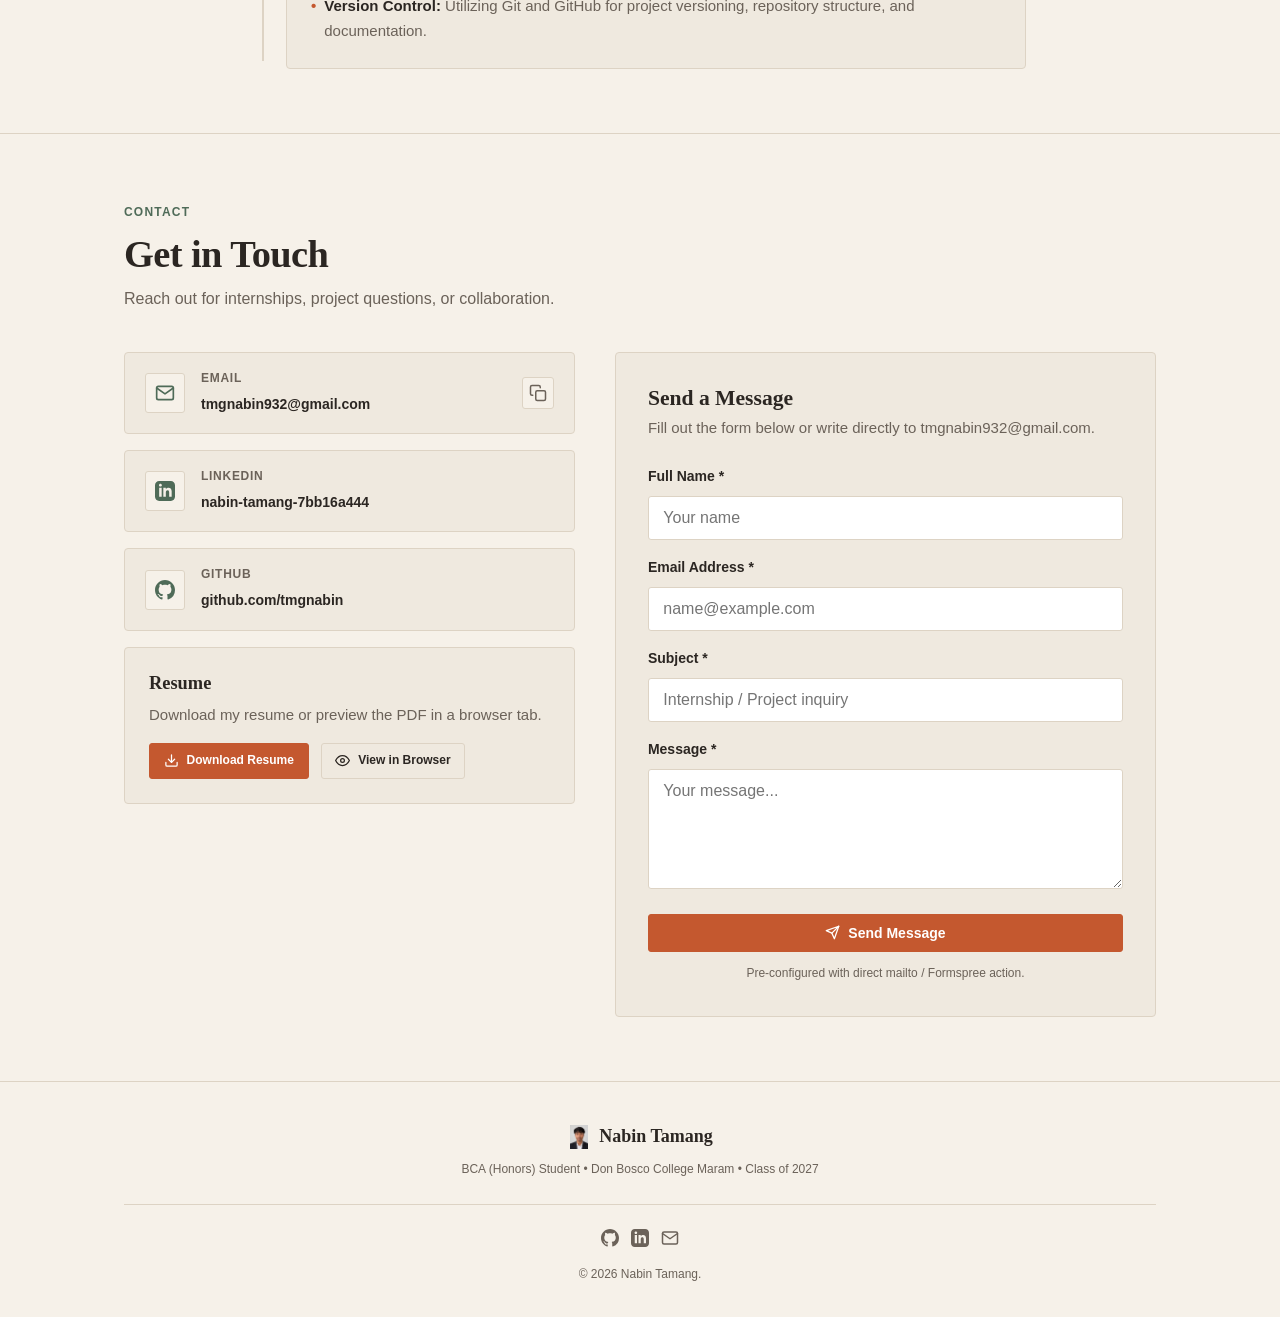
==== commit e5179ff5: "removed resume download and view button form top" ====
--- a/index.html
+++ b/index.html
@@ -92,26 +92,9 @@
       <!-- Nav Actions (Resume Buttons + Theme Toggle + Mobile Hamburger) -->
       <div class="nav-actions">
         <!-- Resume Actions (Desktop) -->
-        <a href="assets/resume.pdf" download="Nabin_Tamang_Resume.pdf" class="btn btn-primary btn-sm nav-resume-btn"
-          id="nav-download-resume-btn" title="Download Nabin's Resume">
-          <svg width="15" height="15" viewBox="0 0 24 24" fill="none" stroke="currentColor" stroke-width="2"
-            stroke-linecap="round" stroke-linejoin="round">
-            <path d="M21 15v4a2 2 0 0 1-2 2H5a2 2 0 0 1-2-2v-4" />
-            <polyline points="7 10 12 15 17 10" />
-            <line x1="12" y1="15" x2="12" y2="3" />
-          </svg>
-          <span>Resume</span>
-        </a>
-
-        <a href="assets/resume.pdf" target="_blank" rel="noopener noreferrer"
-          class="btn btn-secondary btn-sm nav-view-resume-btn" id="nav-view-resume-btn" title="View Resume in New Tab">
-          <svg width="14" height="14" viewBox="0 0 24 24" fill="none" stroke="currentColor" stroke-width="2"
-            stroke-linecap="round" stroke-linejoin="round">
-            <path d="M1 12s4-8 11-8 11 8 11 8-4 8-11 8-11-8-11-8z" />
-            <circle cx="12" cy="12" r="3" />
-          </svg>
-          <span>View</span>
-        </a>
+
+
+
 
         <!-- Light / Dark Mode Toggle -->
         <button type="button" class="theme-toggle" id="theme-toggle" aria-label="Toggle light and dark theme"
@@ -137,15 +120,7 @@
         </button>
 
         <!-- Mobile Hamburger Toggle -->
-        <button type="button" class="nav-toggle" id="nav-toggle" aria-label="Toggle navigation menu"
-          aria-expanded="false" aria-controls="nav-links">
-          <svg viewBox="0 0 24 24" fill="none" stroke="currentColor" stroke-width="2" stroke-linecap="round"
-            stroke-linejoin="round">
-            <line x1="3" y1="12" x2="21" y2="12" id="nav-line-mid"></line>
-            <line x1="3" y1="6" x2="21" y2="6" id="nav-line-top"></line>
-            <line x1="3" y1="18" x2="21" y2="18" id="nav-line-bot"></line>
-          </svg>
-        </button>
+
       </div>
     </div>
   </header>
@@ -676,7 +651,7 @@
                     <polyline points="7 10 12 15 17 10" />
                     <line x1="12" y1="15" x2="12" y2="3" />
                   </svg>
-                  <span>Download Resume PDF</span>
+                  <span>Download Resume</span>
                 </a>
                 <a href="assets/resume.pdf" target="_blank" rel="noopener noreferrer" class="btn btn-secondary btn-sm"
                   id="contact-view-resume-btn">
